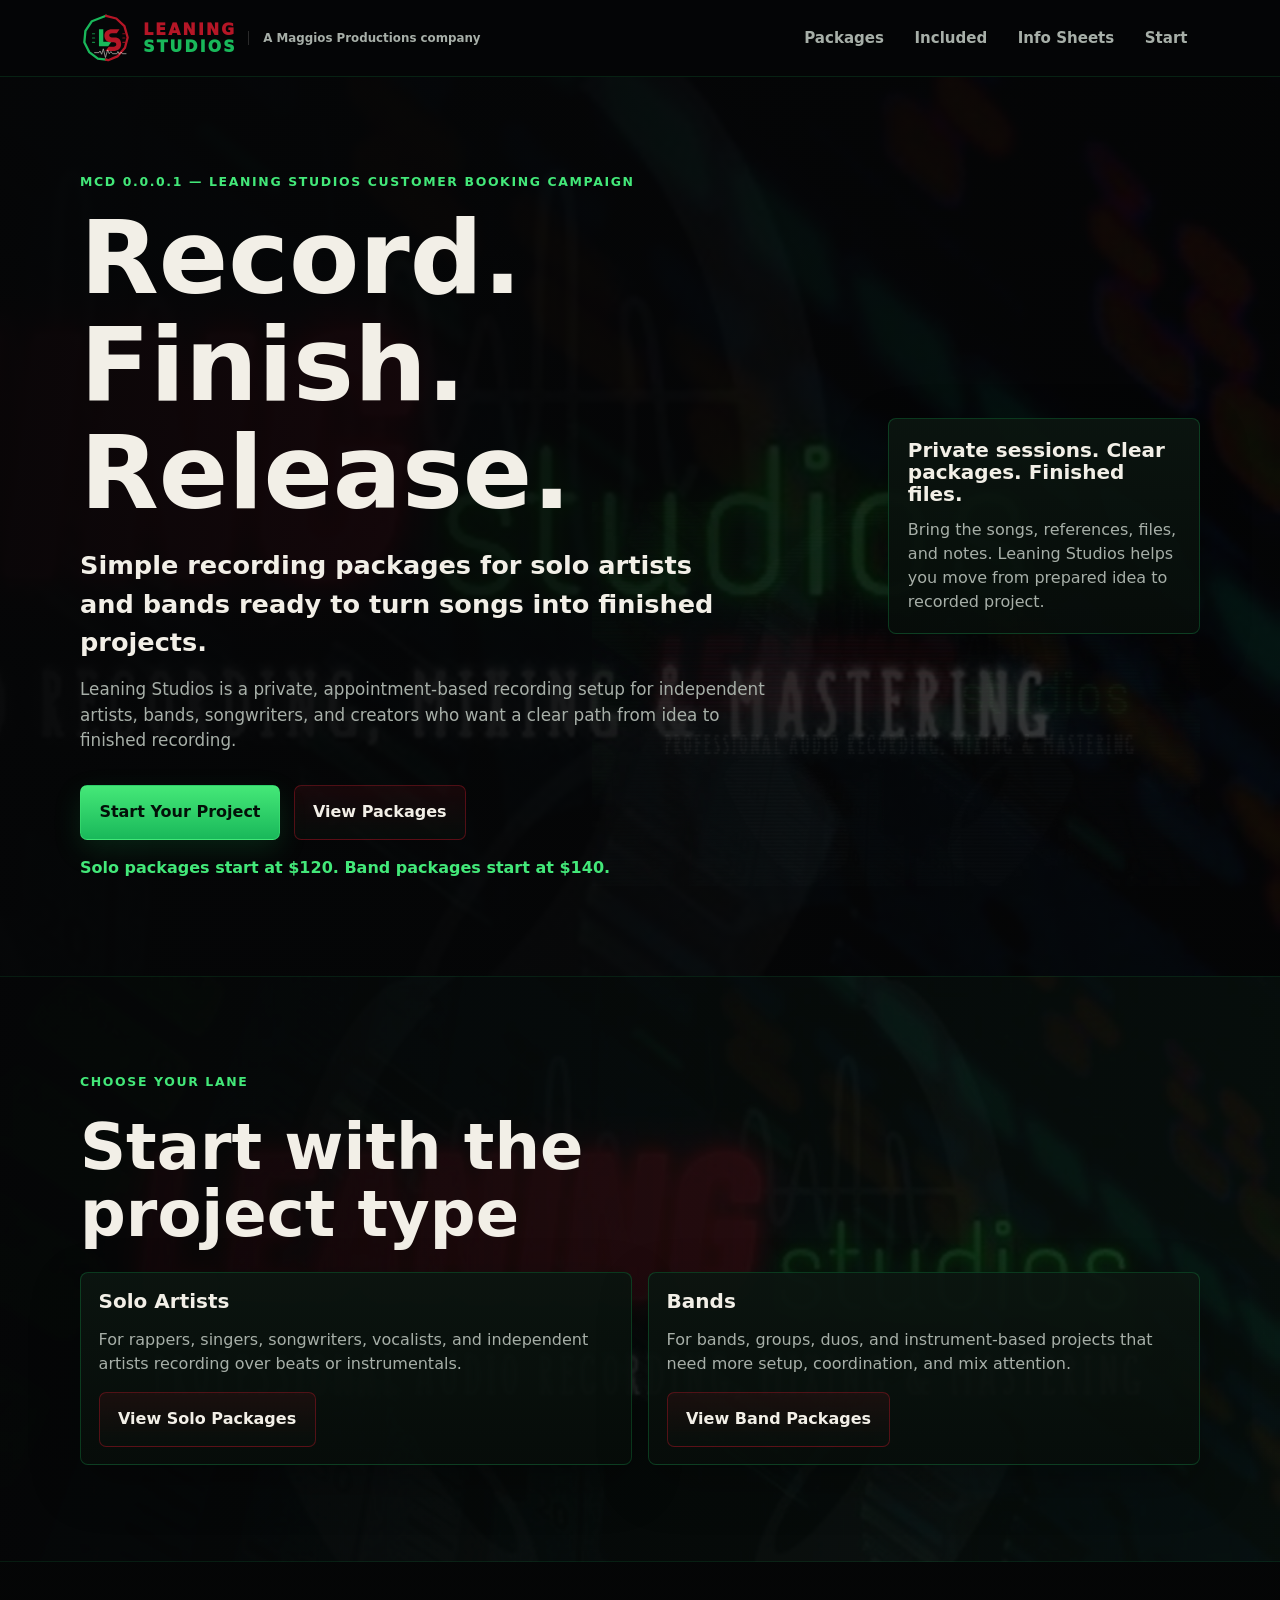
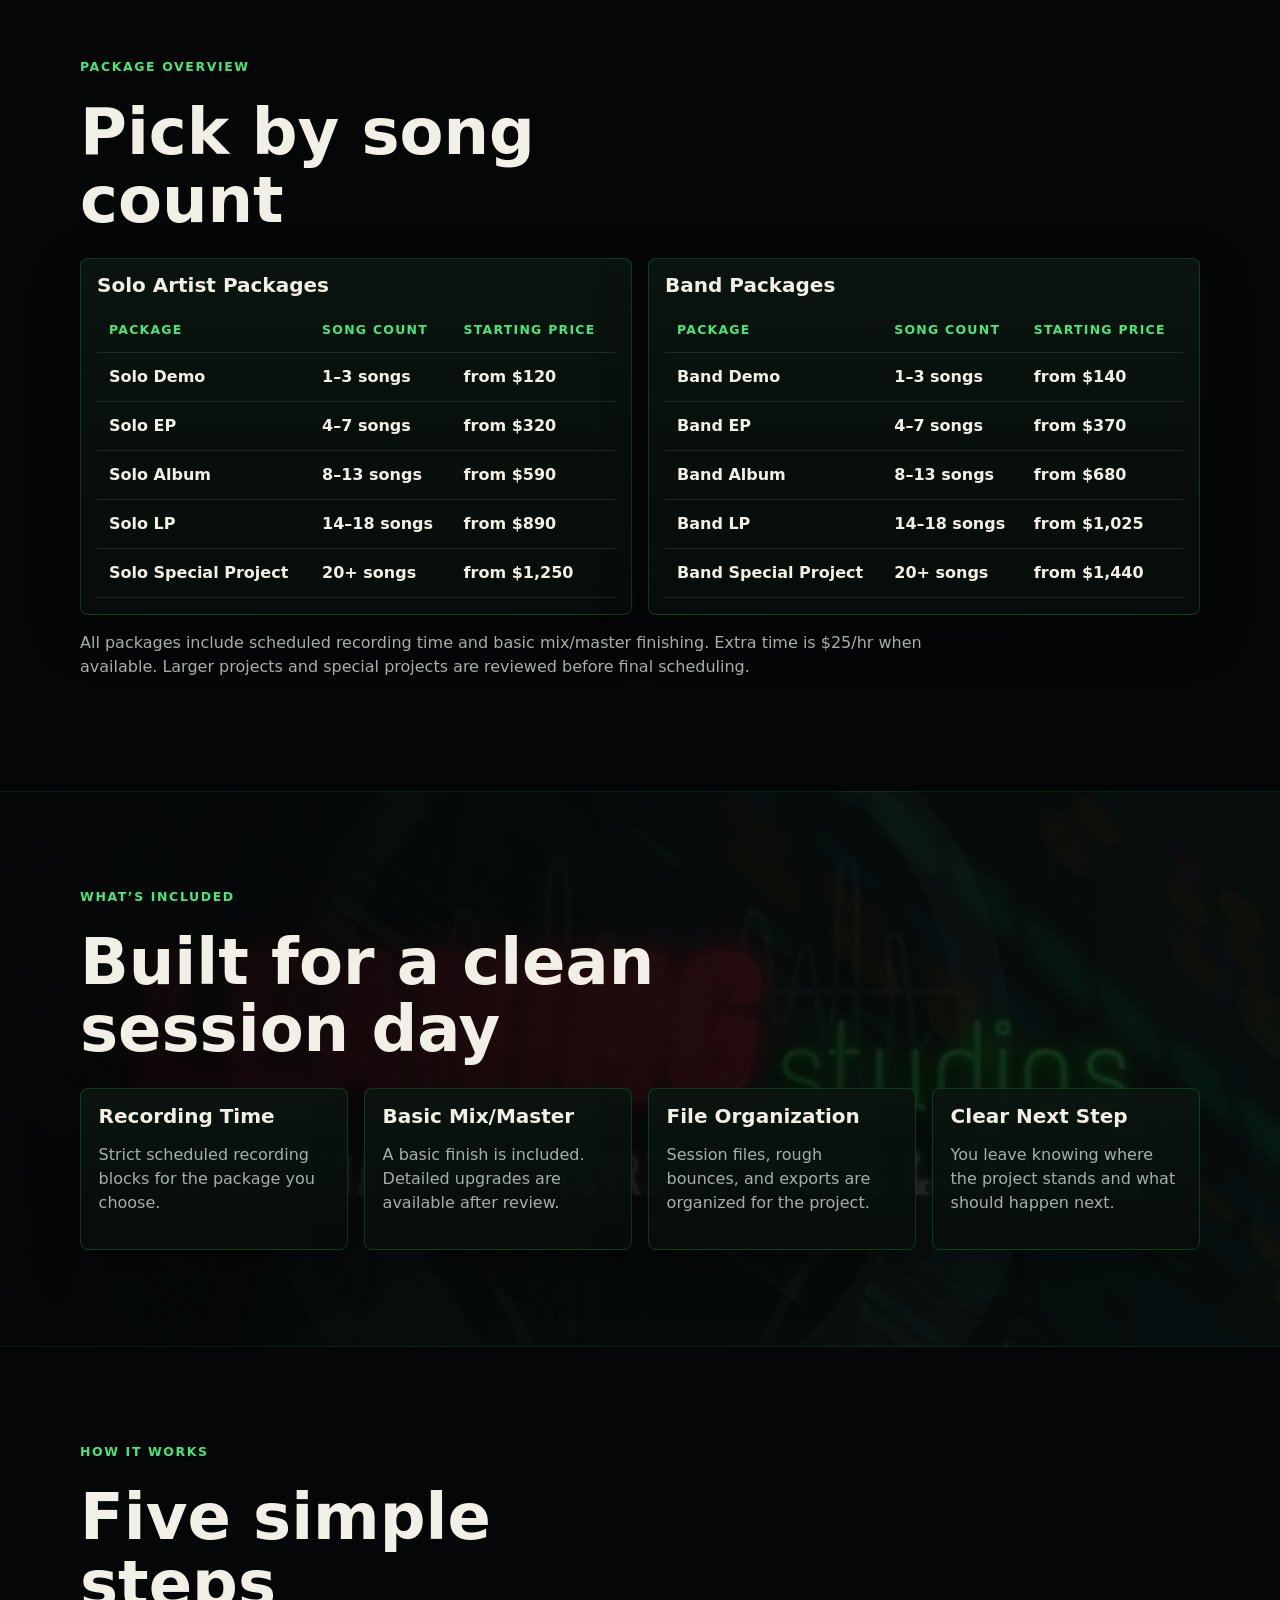
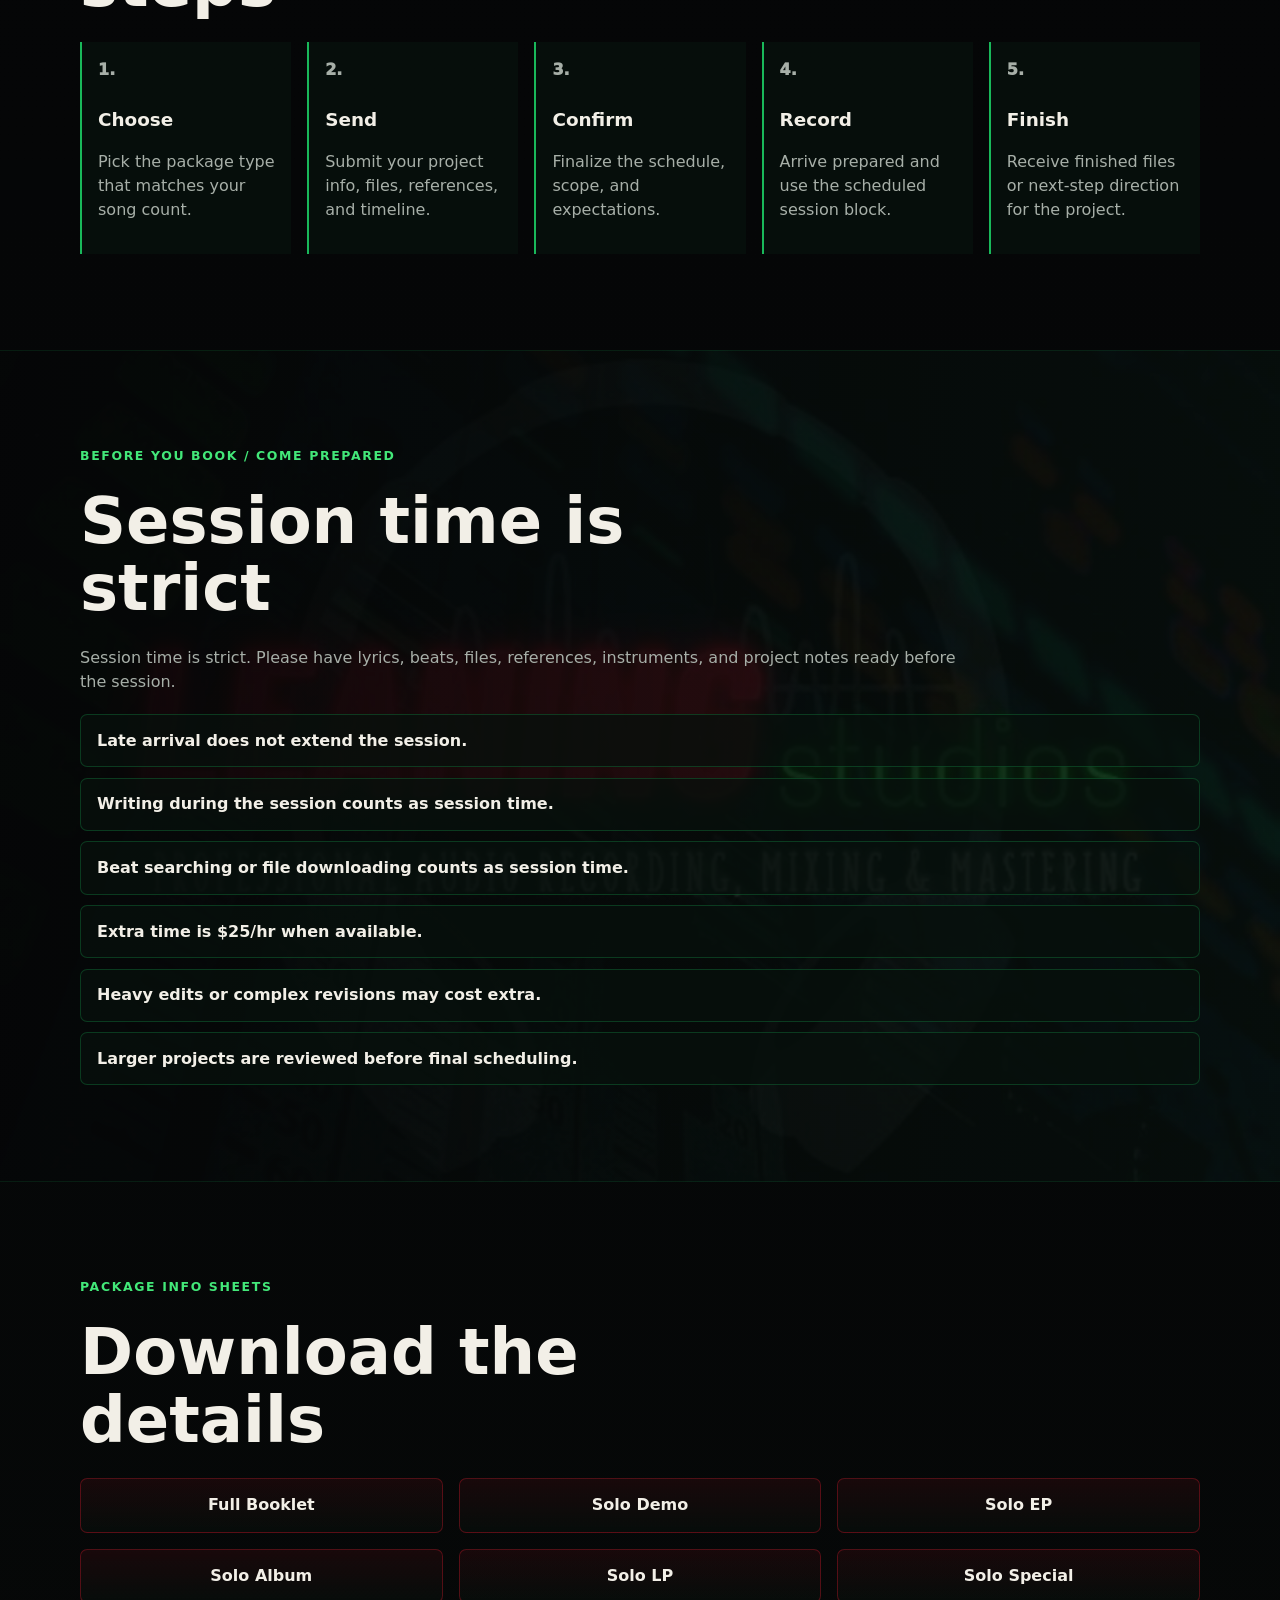
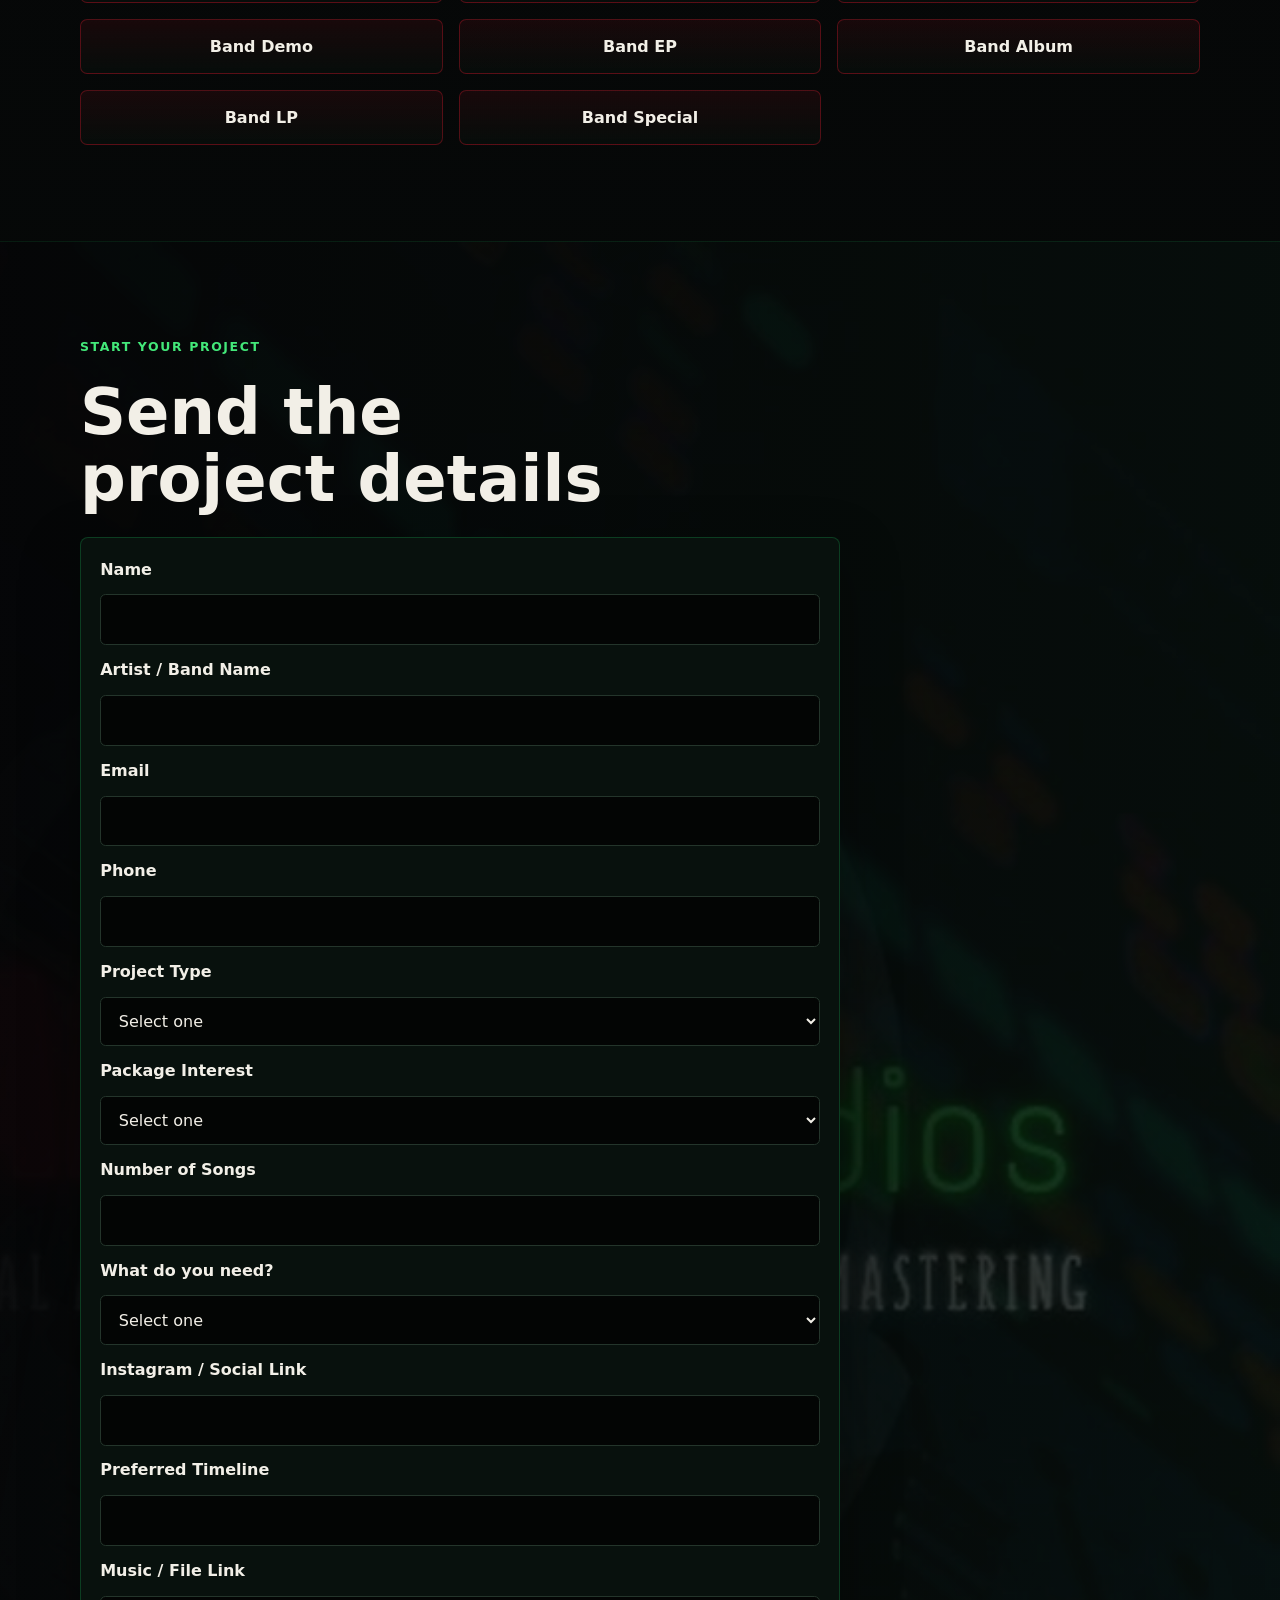
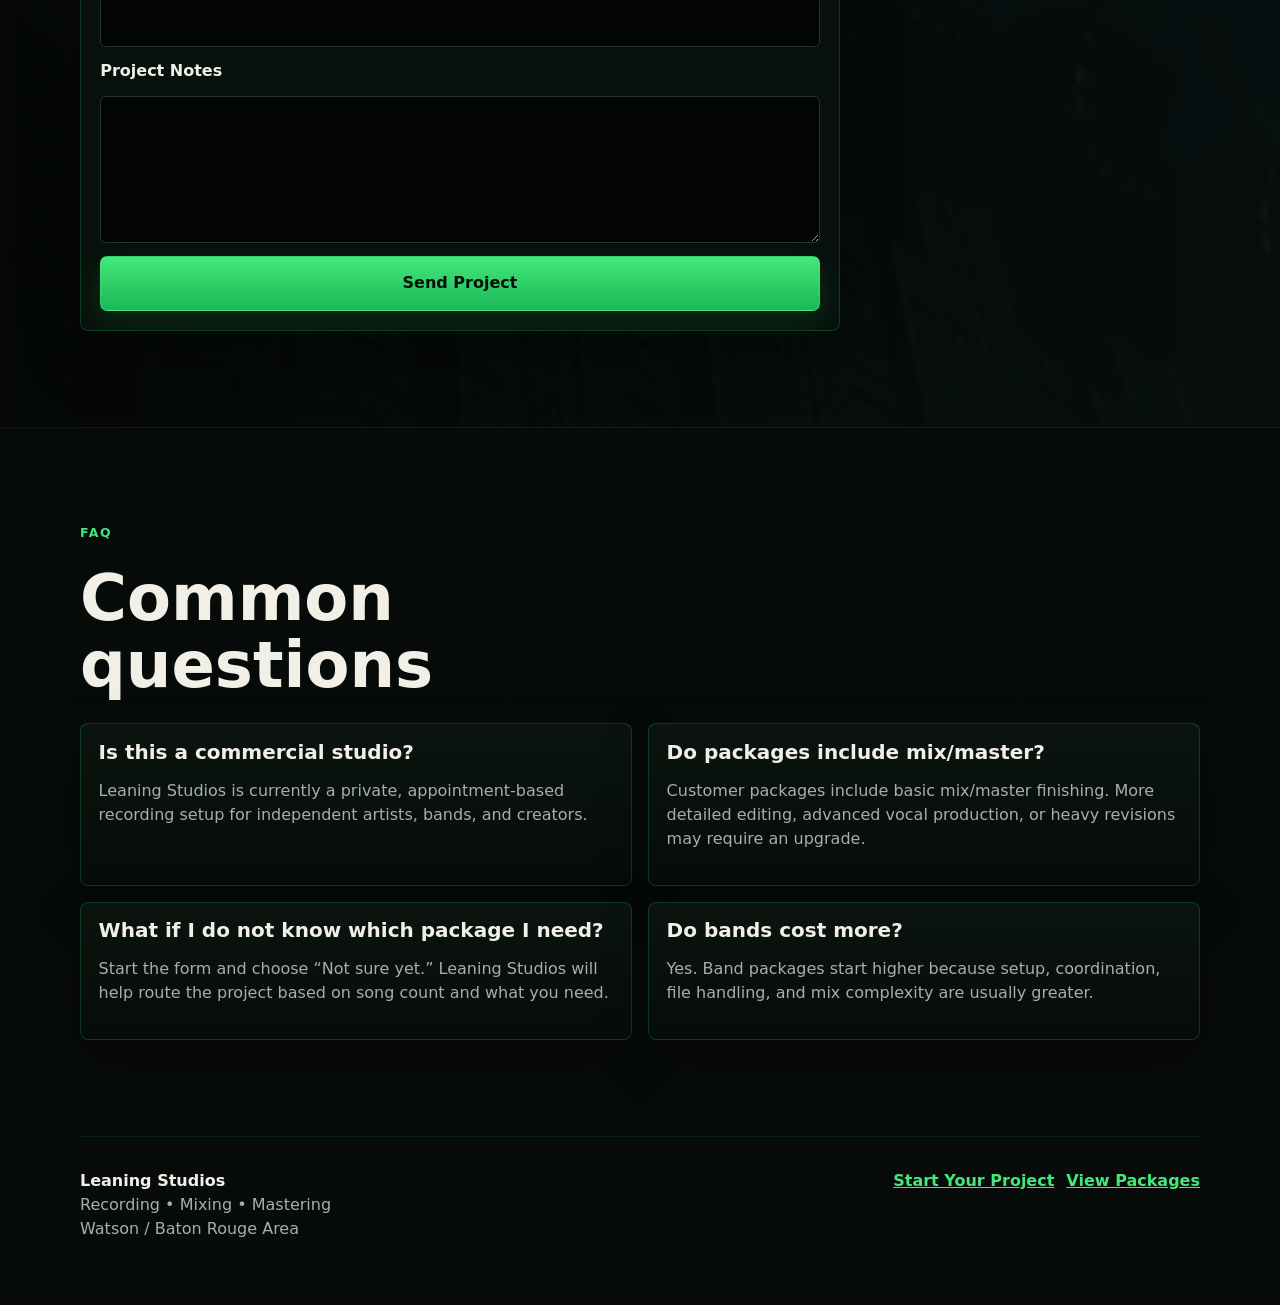
==== start/index.html @ 1f74199d "Add Leaning Studios customer booking start page" ====
<!doctype html>
<html lang="en">
  <head>
    <meta charset="utf-8">
    <meta name="viewport" content="width=device-width, initial-scale=1">
    <title>Start Your Project | Leaning Studios</title>
    <meta
      name="description"
      content="Start a Leaning Studios recording, mixing, or mastering project for solo artists and bands in the Watson and Baton Rouge area."
    >
    <link rel="canonical" href="https://leaningstudios.com/start/">
    <link rel="icon" href="/assets/icons/favicon.svg" type="image/svg+xml">
    <link rel="stylesheet" href="/styles.css">
    <style>
      .campaign-page {
        background:
          radial-gradient(circle at 16% 8%, rgba(25, 184, 90, 0.16), transparent 28rem),
          radial-gradient(circle at 88% 5%, rgba(181, 22, 38, 0.14), transparent 30rem),
          linear-gradient(180deg, #040505 0%, #050607 44%, #070b09 100%);
      }

      .campaign-section,
      .campaign-footer {
        width: min(1120px, calc(100% - 2rem));
        margin: 0 auto;
      }

      .campaign-hero {
        position: relative;
        isolation: isolate;
        display: grid;
        grid-template-columns: minmax(0, 1fr) minmax(260px, 0.42fr);
        gap: clamp(1.5rem, 5vw, 4rem);
        align-items: center;
        min-height: calc(100svh - 76px);
        padding: clamp(3.5rem, 8vw, 6.5rem) 0 clamp(2.5rem, 6vw, 5rem);
      }

      .campaign-hero::before {
        content: "";
        position: absolute;
        inset: 0;
        left: 50%;
        z-index: -2;
        width: 100vw;
        transform: translateX(-50%);
        background:
          linear-gradient(90deg, rgba(5, 6, 7, 0.98) 0%, rgba(5, 6, 7, 0.92) 48%, rgba(5, 6, 7, 0.76) 100%),
          url("/assets/images/hero-banner.jpg") center right / cover no-repeat;
      }

      .campaign-hero::after {
        content: "";
        position: absolute;
        right: 0;
        bottom: 10%;
        z-index: -1;
        width: min(38rem, 48vw);
        height: min(24rem, 34vw);
        background: url("/assets/images/glitch-accent.jpg") center / cover no-repeat;
        mix-blend-mode: screen;
        opacity: 0.06;
        pointer-events: none;
      }

      .campaign-hero h1 {
        max-width: 11ch;
        font-size: clamp(3.3rem, 8vw, 6.9rem);
      }

      .campaign-hero-copy {
        max-width: 42rem;
        margin: 1.25rem 0 0;
        color: var(--text);
        font-size: clamp(1.25rem, 2.2vw, 1.6rem);
        font-weight: 850;
      }

      .campaign-hero-subcopy {
        max-width: 43rem;
        margin: 1rem 0 0;
        color: var(--muted);
        font-size: 1.05rem;
      }

      .price-note {
        margin: 1rem 0 0;
        color: var(--accent-strong);
        font-weight: 900;
      }

      .campaign-card {
        border: 1px solid var(--green-border);
        border-radius: 0.5rem;
        background: linear-gradient(180deg, rgba(11, 21, 16, 0.94), rgba(7, 13, 10, 0.92));
        box-shadow: 0 18px 50px rgba(0, 0, 0, 0.28);
      }

      .hero-side-card {
        padding: 1.2rem;
      }

      .hero-side-card strong {
        display: block;
        color: var(--text);
        font-size: 1.25rem;
        line-height: 1.1;
      }

      .hero-side-card p {
        margin: 0.85rem 0 0;
        color: var(--muted);
      }

      .campaign-section {
        padding: clamp(3rem, 8vw, 6rem) 0;
        scroll-margin-top: 6rem;
      }

      .campaign-band {
        width: 100%;
        max-width: none;
        padding-right: max(1rem, calc((100% - 1120px) / 2));
        padding-left: max(1rem, calc((100% - 1120px) / 2));
        border-block: 1px solid rgba(25, 184, 90, 0.12);
        background:
          linear-gradient(90deg, rgba(5, 6, 7, 0.97), rgba(8, 17, 13, 0.78)),
          url("/assets/images/dark-neon-bg.jpg") right center / cover no-repeat;
      }

      .lane-grid,
      .included-grid,
      .download-grid,
      .faq-grid {
        display: grid;
        gap: 1rem;
      }

      .lane-grid {
        grid-template-columns: repeat(2, minmax(0, 1fr));
      }

      .included-grid,
      .download-grid {
        grid-template-columns: repeat(4, minmax(0, 1fr));
      }

      .lane-card,
      .included-card,
      .faq-card {
        padding: 1.1rem;
      }

      .lane-card p,
      .included-card p,
      .faq-card p {
        color: var(--muted);
      }

      .package-tables {
        display: grid;
        grid-template-columns: repeat(2, minmax(0, 1fr));
        gap: 1rem;
      }

      .package-table-wrap {
        overflow-x: auto;
        padding: 1rem;
      }

      .package-table-wrap h3 {
        margin-bottom: 0.85rem;
      }

      .package-table {
        width: 100%;
        border-collapse: collapse;
        min-width: 28rem;
      }

      .package-table th,
      .package-table td {
        padding: 0.75rem;
        border-bottom: 1px solid rgba(242, 239, 231, 0.1);
        text-align: left;
      }

      .package-table th {
        color: var(--accent-strong);
        font-size: 0.78rem;
        letter-spacing: 0.1em;
        text-transform: uppercase;
      }

      .package-table td {
        color: var(--text);
        font-weight: 750;
      }

      .table-note,
      .prep-copy {
        max-width: 56rem;
        color: var(--muted);
      }

      .process-steps {
        display: grid;
        grid-template-columns: repeat(5, minmax(0, 1fr));
        gap: 1rem;
        padding: 0;
        margin: 0;
        list-style: none;
      }

      .process-steps li {
        min-height: 11rem;
        padding: 1rem;
        border-left: 2px solid var(--accent);
        background: rgba(8, 17, 13, 0.72);
      }

      .process-steps span {
        display: block;
        color: var(--muted);
        font-weight: 950;
      }

      .process-steps strong {
        display: block;
        margin-top: 1.5rem;
        color: var(--text);
        font-size: 1.15rem;
      }

      .process-steps p {
        color: var(--muted);
      }

      .prep-list {
        display: grid;
        gap: 0.65rem;
        margin: 1.25rem 0 0;
        padding: 0;
        list-style: none;
      }

      .prep-list li {
        padding: 0.85rem 1rem;
        border: 1px solid var(--green-border);
        border-radius: 0.45rem;
        background: rgba(8, 17, 13, 0.74);
        font-weight: 800;
      }

      .download-grid {
        grid-template-columns: repeat(3, minmax(0, 1fr));
      }

      .download-grid .button {
        min-height: 3.1rem;
      }

      .campaign-form {
        display: grid;
        gap: 0.8rem;
        max-width: 760px;
        padding: 1.2rem;
        border: 1px solid var(--green-border);
        border-radius: 0.5rem;
        background: var(--panel);
        box-shadow: var(--shadow);
      }

      .campaign-form label {
        color: var(--text);
        font-weight: 800;
      }

      .campaign-form input,
      .campaign-form select,
      .campaign-form textarea {
        width: 100%;
        min-height: 3.1rem;
        padding: 0.78rem 0.85rem;
        border: 1px solid var(--line);
        border-radius: 0.35rem;
        background: #030504;
        color: var(--text);
      }

      .campaign-form textarea {
        resize: vertical;
      }

      .faq-grid {
        grid-template-columns: repeat(2, minmax(0, 1fr));
      }

      .campaign-footer {
        display: flex;
        justify-content: space-between;
        gap: 1rem;
        padding: 2rem 0 4rem;
        border-top: 1px solid rgba(25, 184, 90, 0.14);
        color: var(--muted);
      }

      .campaign-footer strong,
      .campaign-footer span {
        display: block;
      }

      .campaign-footer strong {
        color: var(--text);
      }

      .campaign-footer nav {
        display: flex;
        flex-wrap: wrap;
        gap: 0.75rem;
      }

      .campaign-footer a {
        color: var(--accent-strong);
        font-weight: 850;
      }

      @media (max-width: 900px) {
        .campaign-hero,
        .package-tables {
          grid-template-columns: 1fr;
        }

        .included-grid,
        .download-grid,
        .process-steps {
          grid-template-columns: repeat(2, minmax(0, 1fr));
        }
      }

      @media (max-width: 520px) {
        .campaign-section {
          width: min(100% - 1rem, 1120px);
        }

        .campaign-hero {
          min-height: auto;
          width: min(100% - 1rem, 1120px);
        }

        .campaign-hero h1 {
          font-size: clamp(3rem, 18vw, 4.5rem);
        }

        .hero-actions .button,
        .lane-card .button {
          width: 100%;
        }

        .lane-grid,
        .included-grid,
        .download-grid,
        .process-steps,
        .faq-grid {
          grid-template-columns: 1fr;
        }

        .campaign-form {
          padding: 1rem;
        }

        .campaign-footer {
          flex-direction: column;
          width: min(100% - 1rem, 1120px);
        }
      }
    </style>
  </head>
  <body class="campaign-page">
    <a class="skip-link" href="#main">Skip to content</a>

    <header class="site-header">
      <nav class="nav-shell" aria-label="Primary navigation">
        <a class="brand" href="/" aria-label="Leaning Studios home">
          <img
            class="brand-mark"
            src="/assets/logos/leaning-studios-shield-mark.svg"
            alt="Leaning Studios"
            width="54"
            height="54"
          >
          <span class="brand-wordmark" aria-hidden="true">
            <span class="brand-word brand-word-red">LEANING</span>
            <span class="brand-word brand-word-green">STUDIOS</span>
          </span>
          <span class="brand-parent">
            <small>A Maggios Productions company</small>
          </span>
        </a>

        <div class="nav-links">
          <a href="#packages">Packages</a>
          <a href="#included">Included</a>
          <a href="#downloads">Info Sheets</a>
          <a href="#start-project">Start</a>
        </div>
      </nav>
    </header>

    <main id="main">
      <section class="campaign-hero campaign-section" aria-labelledby="start-hero-title">
        <div>
          <p class="eyebrow">MCD 0.0.0.1 — Leaning Studios Customer Booking Campaign</p>
          <h1 id="start-hero-title">Record. Finish. Release.</h1>
          <p class="campaign-hero-copy">
            Simple recording packages for solo artists and bands ready to turn songs into finished projects.
          </p>
          <p class="campaign-hero-subcopy">
            Leaning Studios is a private, appointment-based recording setup for independent artists, bands, songwriters, and creators who want a clear path from idea to finished recording.
          </p>
          <div class="hero-actions">
            <a class="button button-primary" href="#start-project">Start Your Project</a>
            <a class="button button-secondary" href="#packages">View Packages</a>
          </div>
          <p class="price-note">Solo packages start at $120. Band packages start at $140.</p>
        </div>
        <aside class="campaign-card hero-side-card" aria-label="Campaign focus">
          <strong>Private sessions. Clear packages. Finished files.</strong>
          <p>Bring the songs, references, files, and notes. Leaning Studios helps you move from prepared idea to recorded project.</p>
        </aside>
      </section>

      <section class="campaign-section campaign-band" aria-labelledby="lanes-title">
        <div class="section-heading">
          <p class="eyebrow">Choose Your Lane</p>
          <h2 id="lanes-title">Start with the project type</h2>
        </div>
        <div class="lane-grid">
          <article class="campaign-card lane-card">
            <h3>Solo Artists</h3>
            <p>For rappers, singers, songwriters, vocalists, and independent artists recording over beats or instrumentals.</p>
            <a class="button button-secondary" href="#solo-packages">View Solo Packages</a>
          </article>
          <article class="campaign-card lane-card">
            <h3>Bands</h3>
            <p>For bands, groups, duos, and instrument-based projects that need more setup, coordination, and mix attention.</p>
            <a class="button button-secondary" href="#band-packages">View Band Packages</a>
          </article>
        </div>
      </section>

      <section class="campaign-section" id="packages" aria-labelledby="packages-title">
        <div class="section-heading">
          <p class="eyebrow">Package Overview</p>
          <h2 id="packages-title">Pick by song count</h2>
        </div>
        <div class="package-tables">
          <article class="campaign-card package-table-wrap" id="solo-packages">
            <h3>Solo Artist Packages</h3>
            <table class="package-table">
              <thead>
                <tr>
                  <th>Package</th>
                  <th>Song Count</th>
                  <th>Starting Price</th>
                </tr>
              </thead>
              <tbody>
                <tr><td>Solo Demo</td><td>1–3 songs</td><td>from $120</td></tr>
                <tr><td>Solo EP</td><td>4–7 songs</td><td>from $320</td></tr>
                <tr><td>Solo Album</td><td>8–13 songs</td><td>from $590</td></tr>
                <tr><td>Solo LP</td><td>14–18 songs</td><td>from $890</td></tr>
                <tr><td>Solo Special Project</td><td>20+ songs</td><td>from $1,250</td></tr>
              </tbody>
            </table>
          </article>

          <article class="campaign-card package-table-wrap" id="band-packages">
            <h3>Band Packages</h3>
            <table class="package-table">
              <thead>
                <tr>
                  <th>Package</th>
                  <th>Song Count</th>
                  <th>Starting Price</th>
                </tr>
              </thead>
              <tbody>
                <tr><td>Band Demo</td><td>1–3 songs</td><td>from $140</td></tr>
                <tr><td>Band EP</td><td>4–7 songs</td><td>from $370</td></tr>
                <tr><td>Band Album</td><td>8–13 songs</td><td>from $680</td></tr>
                <tr><td>Band LP</td><td>14–18 songs</td><td>from $1,025</td></tr>
                <tr><td>Band Special Project</td><td>20+ songs</td><td>from $1,440</td></tr>
              </tbody>
            </table>
          </article>
        </div>
        <p class="table-note">
          All packages include scheduled recording time and basic mix/master finishing. Extra time is $25/hr when available.
          Larger projects and special projects are reviewed before final scheduling.
        </p>
      </section>

      <section class="campaign-section campaign-band" id="included" aria-labelledby="included-title">
        <div class="section-heading">
          <p class="eyebrow">What’s Included</p>
          <h2 id="included-title">Built for a clean session day</h2>
        </div>
        <div class="included-grid">
          <article class="campaign-card included-card">
            <h3>Recording Time</h3>
            <p>Strict scheduled recording blocks for the package you choose.</p>
          </article>
          <article class="campaign-card included-card">
            <h3>Basic Mix/Master</h3>
            <p>A basic finish is included. Detailed upgrades are available after review.</p>
          </article>
          <article class="campaign-card included-card">
            <h3>File Organization</h3>
            <p>Session files, rough bounces, and exports are organized for the project.</p>
          </article>
          <article class="campaign-card included-card">
            <h3>Clear Next Step</h3>
            <p>You leave knowing where the project stands and what should happen next.</p>
          </article>
        </div>
      </section>

      <section class="campaign-section" aria-labelledby="works-title">
        <div class="section-heading">
          <p class="eyebrow">How It Works</p>
          <h2 id="works-title">Five simple steps</h2>
        </div>
        <ol class="process-steps">
          <li><span>1.</span><strong>Choose</strong><p>Pick the package type that matches your song count.</p></li>
          <li><span>2.</span><strong>Send</strong><p>Submit your project info, files, references, and timeline.</p></li>
          <li><span>3.</span><strong>Confirm</strong><p>Finalize the schedule, scope, and expectations.</p></li>
          <li><span>4.</span><strong>Record</strong><p>Arrive prepared and use the scheduled session block.</p></li>
          <li><span>5.</span><strong>Finish</strong><p>Receive finished files or next-step direction for the project.</p></li>
        </ol>
      </section>

      <section class="campaign-section campaign-band" aria-labelledby="prepared-title">
        <div class="section-heading">
          <p class="eyebrow">Before You Book / Come Prepared</p>
          <h2 id="prepared-title">Session time is strict</h2>
        </div>
        <p class="prep-copy">
          Session time is strict. Please have lyrics, beats, files, references, instruments, and project notes ready before the session.
        </p>
        <ul class="prep-list">
          <li>Late arrival does not extend the session.</li>
          <li>Writing during the session counts as session time.</li>
          <li>Beat searching or file downloading counts as session time.</li>
          <li>Extra time is $25/hr when available.</li>
          <li>Heavy edits or complex revisions may cost extra.</li>
          <li>Larger projects are reviewed before final scheduling.</li>
        </ul>
      </section>

      <section class="campaign-section" id="downloads" aria-labelledby="downloads-title">
        <div class="section-heading">
          <p class="eyebrow">Package Info Sheets</p>
          <h2 id="downloads-title">Download the details</h2>
        </div>
        <div class="download-grid">
          <a class="button button-secondary" href="/downloads/leaning-studios-customer-package-info-sheets-booklet.pdf">Full Booklet</a>
          <a class="button button-secondary" href="/downloads/solo-demo-package-sheet.pdf">Solo Demo</a>
          <a class="button button-secondary" href="/downloads/solo-ep-package-sheet.pdf">Solo EP</a>
          <a class="button button-secondary" href="/downloads/solo-album-package-sheet.pdf">Solo Album</a>
          <a class="button button-secondary" href="/downloads/solo-lp-package-sheet.pdf">Solo LP</a>
          <a class="button button-secondary" href="/downloads/solo-special-project-package-sheet.pdf">Solo Special</a>
          <a class="button button-secondary" href="/downloads/band-demo-package-sheet.pdf">Band Demo</a>
          <a class="button button-secondary" href="/downloads/band-ep-package-sheet.pdf">Band EP</a>
          <a class="button button-secondary" href="/downloads/band-album-package-sheet.pdf">Band Album</a>
          <a class="button button-secondary" href="/downloads/band-lp-package-sheet.pdf">Band LP</a>
          <a class="button button-secondary" href="/downloads/band-special-project-package-sheet.pdf">Band Special</a>
        </div>
      </section>

      <section class="campaign-section campaign-band" id="start-project" aria-labelledby="form-title">
        <div class="section-heading">
          <p class="eyebrow">Start Your Project</p>
          <h2 id="form-title">Send the project details</h2>
        </div>
        <form class="campaign-form" name="leaning-studios-start-project" method="POST" action="/thank-you.html" data-netlify="true">
          <input type="hidden" name="form-name" value="leaning-studios-start-project">

          <label for="name">Name</label>
          <input id="name" name="name" type="text" autocomplete="name" required>

          <label for="artist-band-name">Artist / Band Name</label>
          <input id="artist-band-name" name="artist-band-name" type="text" autocomplete="organization" required>

          <label for="email">Email</label>
          <input id="email" name="email" type="email" autocomplete="email" required>

          <label for="phone">Phone</label>
          <input id="phone" name="phone" type="tel" autocomplete="tel" required>

          <label for="project-type">Project Type</label>
          <select id="project-type" name="project-type" required>
            <option value="">Select one</option>
            <option value="solo-artist">Solo Artist</option>
            <option value="band">Band</option>
            <option value="not-sure-yet">Not sure yet</option>
          </select>

          <label for="package-interest">Package Interest</label>
          <select id="package-interest" name="package-interest" required>
            <option value="">Select one</option>
            <option value="demo-1-3">Demo 1–3</option>
            <option value="ep-4-7">EP 4–7</option>
            <option value="album-8-13">Album 8–13</option>
            <option value="lp-14-18">LP 14–18</option>
            <option value="special-project-20-plus">Special Project 20+</option>
            <option value="not-sure-yet">Not sure yet</option>
          </select>

          <label for="number-of-songs">Number of Songs</label>
          <input id="number-of-songs" name="number-of-songs" type="text" required>

          <label for="need">What do you need?</label>
          <select id="need" name="need" required>
            <option value="">Select one</option>
            <option value="recording-basic-mix-master">Recording + basic mix/master</option>
            <option value="recording-only">Recording only</option>
            <option value="mix-master-only">Mix/master only</option>
            <option value="not-sure-yet">Not sure yet</option>
          </select>

          <label for="instagram-social">Instagram / Social Link</label>
          <input id="instagram-social" name="instagram-social" type="text">

          <label for="preferred-timeline">Preferred Timeline</label>
          <input id="preferred-timeline" name="preferred-timeline" type="text" required>

          <label for="music-file-link">Music / File Link</label>
          <input id="music-file-link" name="music-file-link" type="text">

          <label for="project-notes">Project Notes</label>
          <textarea id="project-notes" name="project-notes" rows="5" required></textarea>

          <button class="button button-primary" type="submit">Send Project</button>
        </form>
      </section>

      <section class="campaign-section" aria-labelledby="faq-title">
        <div class="section-heading">
          <p class="eyebrow">FAQ</p>
          <h2 id="faq-title">Common questions</h2>
        </div>
        <div class="faq-grid">
          <article class="campaign-card faq-card">
            <h3>Is this a commercial studio?</h3>
            <p>Leaning Studios is currently a private, appointment-based recording setup for independent artists, bands, and creators.</p>
          </article>
          <article class="campaign-card faq-card">
            <h3>Do packages include mix/master?</h3>
            <p>Customer packages include basic mix/master finishing. More detailed editing, advanced vocal production, or heavy revisions may require an upgrade.</p>
          </article>
          <article class="campaign-card faq-card">
            <h3>What if I do not know which package I need?</h3>
            <p>Start the form and choose “Not sure yet.” Leaning Studios will help route the project based on song count and what you need.</p>
          </article>
          <article class="campaign-card faq-card">
            <h3>Do bands cost more?</h3>
            <p>Yes. Band packages start higher because setup, coordination, file handling, and mix complexity are usually greater.</p>
          </article>
        </div>
      </section>
    </main>

    <footer class="campaign-footer">
      <div>
        <strong>Leaning Studios</strong>
        <span>Recording • Mixing • Mastering</span>
        <span>Watson / Baton Rouge Area</span>
      </div>
      <nav aria-label="Footer navigation">
        <a href="#start-project">Start Your Project</a>
        <a href="#packages">View Packages</a>
      </nav>
    </footer>
  </body>
</html>
---- styles.css ----
:root {
  --bg: #050607;
  --panel: #08110d;
  --panel-strong: #0b1510;
  --deep-green: #0f3b25;
  --signal-green: #19b85a;
  --deep-red: #5f0710;
  --signal-red: #b51626;
  --text: #f2efe7;
  --muted: #a7afa8;
  --line: #24352b;
  --green-border: rgba(25, 184, 90, 0.26);
  --red-border: rgba(181, 22, 38, 0.26);
  --accent: var(--signal-green);
  --accent-strong: #43e879;
  --danger: var(--signal-red);
  --shadow: 0 22px 58px rgba(0, 0, 0, 0.36);
  color-scheme: dark;
}

* {
  box-sizing: border-box;
}

html {
  scroll-behavior: smooth;
  scroll-padding-top: 6rem;
}

body {
  margin: 0;
  background:
    radial-gradient(circle at 15% 5%, rgba(25, 184, 90, 0.15), transparent 30rem),
    radial-gradient(circle at 85% 10%, rgba(181, 22, 38, 0.12), transparent 26rem),
    linear-gradient(180deg, #040505 0%, var(--bg) 42%, #070b09 100%);
  color: var(--text);
  font-family: Inter, ui-sans-serif, system-ui, -apple-system, BlinkMacSystemFont, "Segoe UI", sans-serif;
  line-height: 1.5;
}

a {
  color: inherit;
}

img {
  display: block;
  max-width: 100%;
}

input,
select,
textarea,
button {
  font: inherit;
}

.skip-link {
  position: absolute;
  left: 1rem;
  top: -4rem;
  z-index: 20;
  background: var(--accent);
  color: #031008;
  padding: 0.75rem 1rem;
  border-radius: 0.35rem;
  font-weight: 800;
}

.skip-link:focus {
  top: 1rem;
}

.site-header {
  position: sticky;
  top: 0;
  z-index: 10;
  border-bottom: 1px solid rgba(25, 184, 90, 0.16);
  background: rgba(5, 6, 7, 0.92);
  backdrop-filter: blur(18px);
}

.nav-shell {
  display: flex;
  align-items: center;
  justify-content: space-between;
  gap: 1.5rem;
  width: min(1120px, calc(100% - 2rem));
  margin: 0 auto;
  padding: 0.75rem 0;
}

.brand {
  display: inline-flex;
  align-items: center;
  gap: 0.7rem;
  min-width: max-content;
  text-decoration: none;
}

.brand-mark {
  width: 3.25rem;
  height: 3.25rem;
  flex: 0 0 auto;
}

.brand-wordmark {
  display: grid;
  gap: 0.08rem;
  line-height: 1;
}

.brand-word {
  display: block;
  font-size: 0.98rem;
  font-weight: 950;
  letter-spacing: 0.14em;
}

.brand-word-red {
  color: var(--signal-red);
}

.brand-word-green {
  color: var(--signal-green);
}

.brand-parent {
  display: block;
  padding-left: 0.9rem;
  border-left: 1px solid rgba(242, 239, 231, 0.16);
}

.brand-parent small {
  display: block;
  color: var(--muted);
  font-size: 0.74rem;
  font-weight: 700;
  line-height: 1.2;
}

.nav-links {
  display: flex;
  align-items: center;
  justify-content: flex-end;
  flex-wrap: wrap;
  gap: 0.35rem;
}

.nav-links a {
  min-height: 2.5rem;
  padding: 0.62rem 0.78rem;
  border-radius: 0.35rem;
  color: var(--muted);
  font-size: 0.94rem;
  font-weight: 700;
  text-decoration: none;
}

.nav-links a:hover,
.nav-links a:focus-visible {
  background: linear-gradient(90deg, rgba(25, 184, 90, 0.13), rgba(181, 22, 38, 0.09));
  color: var(--text);
}

.hero,
.content-section,
.section-band,
.contact-section,
.site-footer {
  width: min(1120px, calc(100% - 2rem));
  margin: 0 auto;
}

.hero {
  position: relative;
  isolation: isolate;
  display: grid;
  grid-template-columns: minmax(0, 1.35fr) minmax(280px, 0.65fr);
  gap: clamp(1.2rem, 4vw, 4rem);
  align-items: center;
  min-height: calc(100svh - 76px);
  padding: clamp(3.5rem, 8vw, 6.5rem) 0 clamp(2.5rem, 6vw, 5rem);
}

.hero::before,
.hero::after {
  content: "";
  position: absolute;
  pointer-events: none;
}

.hero::before {
  inset: 0;
  left: 50%;
  z-index: -2;
  width: 100vw;
  transform: translateX(-50%);
  background:
    linear-gradient(90deg, rgba(5, 6, 7, 0.98) 0%, rgba(5, 6, 7, 0.93) 42%, rgba(5, 6, 7, 0.76) 70%, rgba(5, 6, 7, 0.92) 100%),
    linear-gradient(180deg, rgba(5, 6, 7, 0.18) 0%, var(--bg) 100%),
    url("assets/images/hero-banner.jpg") center right / cover no-repeat;
}

.hero::after {
  right: clamp(0rem, 4vw, 3rem);
  bottom: 8%;
  z-index: -1;
  width: min(36rem, 44vw);
  height: min(24rem, 34vw);
  background: url("assets/images/glitch-accent.jpg") center / cover no-repeat;
  filter: saturate(1.25);
  mix-blend-mode: screen;
  opacity: 0.055;
}

.hero > * {
  position: relative;
}

.eyebrow {
  margin: 0 0 0.75rem;
  color: var(--accent-strong);
  font-size: 0.78rem;
  font-weight: 900;
  letter-spacing: 0.13em;
  text-transform: uppercase;
}

h1,
h2,
h3,
p {
  overflow-wrap: anywhere;
}

h1,
h2,
h3 {
  margin: 0;
  line-height: 1.05;
}

h1 {
  max-width: 16ch;
  font-size: clamp(3rem, 5vw, 4.15rem);
}

h2 {
  max-width: 13ch;
  font-size: clamp(2.25rem, 5vw, 4.3rem);
}

h3 {
  font-size: 1.25rem;
}

.hero-copy {
  max-width: 40rem;
  margin: 1.25rem 0 0;
  color: var(--muted);
  font-size: clamp(1.08rem, 2vw, 1.3rem);
}

.hero-actions {
  display: flex;
  flex-wrap: wrap;
  gap: 0.85rem;
  margin-top: 2rem;
}

.button {
  display: inline-flex;
  align-items: center;
  justify-content: center;
  min-height: 3.35rem;
  padding: 0.9rem 1.15rem;
  border: 1px solid transparent;
  border-radius: 0.45rem;
  cursor: pointer;
  font-weight: 900;
  text-align: center;
  text-decoration: none;
}

.button-primary {
  border-color: rgba(67, 232, 121, 0.5);
  background: linear-gradient(180deg, #45e878 0%, var(--signal-green) 100%);
  color: #031008;
  box-shadow: 0 10px 28px rgba(25, 184, 90, 0.16);
}

.button-primary:hover,
.button-primary:focus-visible {
  background: linear-gradient(180deg, #58f087 0%, #1fca64 100%);
  box-shadow: 0 12px 32px rgba(25, 184, 90, 0.22);
}

.button-secondary {
  border-color: rgba(181, 22, 38, 0.42);
  background: linear-gradient(180deg, rgba(181, 22, 38, 0.11), rgba(8, 17, 13, 0.54));
  color: var(--text);
}

.button-secondary:hover,
.button-secondary:focus-visible {
  border-color: rgba(25, 184, 90, 0.66);
  background: linear-gradient(180deg, rgba(25, 184, 90, 0.11), rgba(8, 17, 13, 0.58));
}

.hero-panel {
  min-height: 24rem;
  padding: 1.2rem;
  border: 1px solid rgba(25, 184, 90, 0.24);
  border-radius: 0.5rem;
  background:
    linear-gradient(145deg, rgba(11, 21, 16, 0.96), rgba(8, 17, 13, 0.82)),
    repeating-linear-gradient(90deg, transparent 0 12px, rgba(25, 184, 90, 0.045) 12px 13px);
  box-shadow: 0 18px 50px rgba(0, 0, 0, 0.34);
}

.hero-panel p {
  margin: 1.5rem 0 0;
  color: var(--muted);
  font-weight: 700;
}

.level-meter {
  display: grid;
  grid-template-columns: repeat(6, 1fr);
  align-items: end;
  gap: 0.55rem;
  height: 16rem;
  padding: 1rem;
  border-radius: 0.4rem;
  background: #030504;
}

.level-meter span {
  border-radius: 0.2rem 0.2rem 0 0;
  background: linear-gradient(180deg, var(--signal-red), #88202c 42%, var(--signal-green) 72%);
}

.level-meter span:nth-child(1) {
  height: 45%;
}

.level-meter span:nth-child(2) {
  height: 68%;
}

.level-meter span:nth-child(3) {
  height: 82%;
}

.level-meter span:nth-child(4) {
  height: 58%;
}

.level-meter span:nth-child(5) {
  height: 76%;
}

.level-meter span:nth-child(6) {
  height: 39%;
}

.content-section,
.section-band,
.contact-section {
  padding: clamp(3rem, 8vw, 6rem) 0;
  scroll-margin-top: 6rem;
}

.section-band {
  width: 100%;
  max-width: none;
  padding-right: max(1rem, calc((100% - 1120px) / 2));
  padding-left: max(1rem, calc((100% - 1120px) / 2));
  border-block: 1px solid rgba(25, 184, 90, 0.12);
  background: rgba(8, 17, 13, 0.58);
}

.quick-path {
  background:
    linear-gradient(90deg, rgba(5, 6, 7, 0.97) 0%, rgba(5, 6, 7, 0.88) 58%, rgba(5, 6, 7, 0.96) 100%),
    linear-gradient(180deg, rgba(25, 184, 90, 0.08), rgba(181, 22, 38, 0.045)),
    url("assets/images/dark-neon-bg.jpg") right center / cover no-repeat;
}

.section-heading {
  display: grid;
  gap: 0.65rem;
  margin-bottom: 1.5rem;
}

.section-heading p:not(.eyebrow) {
  max-width: 44rem;
  margin: 0;
  color: var(--muted);
  font-size: 1.05rem;
}

.path-grid,
.service-grid,
.rate-grid {
  display: grid;
  gap: 1rem;
}

.path-grid {
  grid-template-columns: repeat(3, minmax(0, 1fr));
}

.path-card,
.service-card,
.rate-card {
  border: 1px solid var(--green-border);
  border-radius: 0.5rem;
  background: linear-gradient(180deg, rgba(11, 21, 16, 0.94), rgba(7, 13, 10, 0.92));
}

.path-card {
  display: grid;
  gap: 0.65rem;
  min-height: 8.5rem;
  padding: 1.1rem;
  text-decoration: none;
}

.path-card:hover,
.path-card:focus-visible {
  border-color: rgba(25, 184, 90, 0.72);
  background: linear-gradient(180deg, rgba(13, 27, 19, 0.98), rgba(8, 17, 13, 0.96));
}

.path-card span {
  color: var(--accent-strong);
  font-weight: 900;
}

.path-card strong {
  align-self: end;
  font-size: 1.05rem;
}

.service-grid {
  grid-template-columns: repeat(4, minmax(0, 1fr));
}

.service-card,
.rate-card {
  padding: 1.2rem;
}

.service-card p {
  margin: 0.85rem 0 0;
  color: var(--muted);
}

.rate-grid {
  grid-template-columns: repeat(3, minmax(0, 1fr));
}

.rate-card {
  display: grid;
  gap: 0.75rem;
  min-height: 11rem;
}

.price {
  align-self: end;
  margin: 0;
  color: var(--accent-strong);
  font-size: clamp(2.2rem, 5vw, 4rem);
  font-weight: 950;
  line-height: 1;
}

.price span {
  color: var(--muted);
  font-size: 1rem;
}

.price.quote {
  color: var(--signal-red);
  font-size: clamp(1.8rem, 4vw, 3rem);
}

.feature-list,
.support-list {
  display: grid;
  gap: 0.75rem;
}

.feature-list {
  grid-template-columns: repeat(5, minmax(0, 1fr));
  padding: 0;
  margin: 0;
  list-style: none;
}

.feature-list li,
.support-list span {
  min-height: 4.5rem;
  padding: 1rem;
  border: 1px solid var(--green-border);
  border-radius: 0.45rem;
  background: rgba(8, 17, 13, 0.76);
  font-weight: 800;
}

.satellite {
  display: grid;
  gap: 1.25rem;
}

.support-list {
  grid-template-columns: repeat(3, minmax(0, 1fr));
}

.support-list span {
  display: flex;
  align-items: center;
}

.satellite .button {
  justify-self: start;
}

.process-list {
  display: grid;
  grid-template-columns: repeat(4, minmax(0, 1fr));
  gap: 1rem;
  padding: 0;
  margin: 0;
  list-style: none;
}

.process-list li {
  display: grid;
  gap: 2rem;
  min-height: 10rem;
  padding: 1rem;
  border-left: 2px solid var(--accent);
  background: rgba(8, 17, 13, 0.72);
}

.process-list span {
  color: var(--muted);
  font-weight: 900;
}

.process-list strong {
  align-self: end;
  font-size: 1.1rem;
}

.contact-section {
  display: grid;
  grid-template-columns: minmax(0, 0.8fr) minmax(320px, 1fr);
  gap: clamp(1.5rem, 5vw, 4rem);
  align-items: start;
}

.contact-copy {
  position: sticky;
  top: 6rem;
}

.contact-copy p:not(.eyebrow) {
  max-width: 32rem;
  color: var(--muted);
}

.contact-copy a {
  color: var(--accent-strong);
  font-weight: 800;
}

.intake-panel {
  display: grid;
  gap: 1rem;
}

.intake-notice {
  margin: 0;
  padding: 1rem;
  border: 1px solid var(--red-border);
  border-radius: 0.45rem;
  background: rgba(181, 22, 38, 0.09);
  color: var(--text);
  font-weight: 800;
}

.contact-form {
  display: grid;
  gap: 0.7rem;
  padding: 1.2rem;
  border: 1px solid var(--green-border);
  border-radius: 0.5rem;
  background: var(--panel);
  box-shadow: 0 20px 54px rgba(0, 0, 0, 0.34);
}

.contact-form label {
  color: var(--text);
  font-weight: 800;
}

.form-section {
  display: grid;
  gap: 0.85rem;
  min-width: 0;
  padding: 0;
  border: 0;
  margin: 0;
}

.form-section + .form-section,
.package-router + .form-section {
  padding-top: 0.95rem;
  border-top: 1px solid rgba(242, 239, 231, 0.1);
}

.form-section legend {
  margin-bottom: 0.2rem;
  color: var(--accent-strong);
  font-size: 0.82rem;
  font-weight: 950;
  letter-spacing: 0.12em;
  text-transform: uppercase;
}

.package-disclaimer {
  margin: 0;
  padding: 1rem;
  border: 1px solid var(--green-border);
  border-radius: 0.45rem;
  background: rgba(25, 184, 90, 0.075);
  color: var(--text);
  font-weight: 800;
}

.netlify-hidden,
.bot-field {
  display: none;
}

.contact-form input,
.contact-form select,
.contact-form textarea {
  width: 100%;
  min-height: 3.1rem;
  padding: 0.78rem 0.85rem;
  border: 1px solid var(--line);
  border-radius: 0.35rem;
  background: #030504;
  color: var(--text);
}

.contact-form textarea {
  resize: vertical;
}

.choice-grid {
  display: grid;
  grid-template-columns: repeat(2, minmax(0, 1fr));
  gap: 0.75rem;
}

.choice-card,
.option-list label {
  border: 1px solid var(--green-border);
  border-radius: 0.45rem;
  background: rgba(3, 5, 4, 0.72);
}

.choice-card {
  display: grid;
  grid-template-columns: auto 1fr;
  gap: 0.35rem 0.65rem;
  align-items: start;
  min-height: 7rem;
  padding: 0.95rem;
  cursor: pointer;
}

.choice-card input {
  grid-row: span 2;
  margin-top: 0.2rem;
}

.choice-card span {
  color: var(--accent-strong);
  font-weight: 950;
}

.choice-card strong {
  color: var(--text);
  font-size: 0.95rem;
  line-height: 1.35;
}

.choice-card:has(input:checked),
.option-list label:has(input:checked) {
  border-color: rgba(25, 184, 90, 0.78);
  background: linear-gradient(180deg, rgba(25, 184, 90, 0.15), rgba(8, 17, 13, 0.82));
}

.package-router {
  display: grid;
  gap: 0.85rem;
}

.js .package-group {
  display: none;
}

.js .package-group.is-active {
  display: grid;
}

.option-list {
  display: grid;
  gap: 0.55rem;
}

.option-list label {
  display: grid;
  grid-template-columns: auto 1fr;
  gap: 0.65rem;
  align-items: start;
  min-height: 3rem;
  padding: 0.75rem;
  cursor: pointer;
}

.choice-card input,
.option-list input {
  width: 1rem;
  min-height: 1rem;
  padding: 0;
  accent-color: var(--accent);
}

.rights-check {
  display: grid;
  grid-template-columns: auto 1fr;
  gap: 0.7rem;
  align-items: start;
  margin-top: 0.35rem;
  padding: 1rem;
  border: 1px solid rgba(25, 184, 90, 0.3);
  border-radius: 0.45rem;
  background: rgba(25, 184, 90, 0.075);
}

.rights-check input {
  width: 1.2rem;
  min-height: 1.2rem;
  margin-top: 0.12rem;
  accent-color: var(--accent);
}

.rights-check span {
  color: var(--text);
  font-size: 0.95rem;
  line-height: 1.45;
}

.contact-form input:focus,
.contact-form select:focus,
.contact-form textarea:focus,
.rights-check input:focus {
  outline: 3px solid rgba(25, 184, 90, 0.32);
  border-color: var(--accent);
}

.contact-form button {
  width: 100%;
  margin-top: 0.5rem;
}

.upload-help {
  margin: 0;
  color: var(--muted);
  font-weight: 700;
}

.upload-button {
  width: 100%;
}

.thank-you-main {
  min-height: calc(100svh - 220px);
  padding: clamp(3rem, 8vw, 6rem) 0;
}

.thank-you-panel {
  width: min(780px, calc(100% - 2rem));
  margin: 0 auto;
  padding: clamp(1.2rem, 4vw, 2rem);
  border: 1px solid var(--green-border);
  border-radius: 0.5rem;
  background:
    linear-gradient(145deg, rgba(11, 21, 16, 0.96), rgba(8, 17, 13, 0.86)),
    repeating-linear-gradient(90deg, transparent 0 12px, rgba(25, 184, 90, 0.04) 12px 13px);
  box-shadow: var(--shadow);
}

.thank-you-panel h1 {
  max-width: 12ch;
}

.thank-you-panel p:not(.eyebrow) {
  max-width: 42rem;
  color: var(--muted);
  font-size: 1.12rem;
}

.site-footer {
  display: flex;
  justify-content: space-between;
  gap: 1rem;
  padding: 2rem 0 6rem;
  border-top: 1px solid rgba(25, 184, 90, 0.14);
  color: var(--muted);
}

.footer-brand {
  display: inline-flex;
  align-items: center;
  gap: 0.75rem;
}

.footer-brand img {
  flex: 0 0 auto;
}

.site-footer strong,
.site-footer span {
  display: block;
}

.site-footer strong {
  color: var(--text);
}

.site-footer address {
  font-style: normal;
  text-align: right;
}

.site-footer a {
  color: var(--accent-strong);
  font-weight: 800;
}

.mobile-sticky {
  position: fixed;
  right: 1rem;
  bottom: 1rem;
  z-index: 9;
  display: none;
  min-height: 3.25rem;
  padding: 0.9rem 1.1rem;
  border-radius: 0.45rem;
  background: var(--accent);
  color: #031008;
  box-shadow: 0 12px 40px rgba(0, 0, 0, 0.42);
  font-weight: 950;
  text-decoration: none;
}

@media (max-width: 900px) {
  .nav-shell {
    align-items: flex-start;
    flex-direction: column;
  }

  .nav-links {
    justify-content: flex-start;
    width: 100%;
  }

  .hero,
  .contact-section {
    grid-template-columns: 1fr;
  }

  .hero {
    min-height: auto;
  }

  .hero-panel {
    min-height: auto;
  }

  .service-grid,
  .feature-list,
  .process-list {
    grid-template-columns: repeat(2, minmax(0, 1fr));
  }

  .path-grid,
  .rate-grid,
  .support-list {
    grid-template-columns: 1fr;
  }

  .contact-copy {
    position: static;
  }
}

@media (max-width: 520px) {
  html {
    scroll-padding-top: 15rem;
  }

  body {
    padding-bottom: 4.75rem;
  }

  .nav-shell {
    width: min(100% - 1rem, 1120px);
  }

  .brand small {
    max-width: 16rem;
  }

  .brand {
    gap: 0.55rem;
  }

  .brand-mark {
    width: 2.85rem;
    height: 2.85rem;
  }

  .brand-word {
    font-size: 0.82rem;
    letter-spacing: 0.09em;
  }

  .brand-parent {
    padding-left: 0.55rem;
  }

  .brand-parent small {
    max-width: 8rem;
    font-size: 0.68rem;
  }

  .nav-links {
    display: grid;
    grid-template-columns: repeat(2, minmax(0, 1fr));
  }

  .nav-links a {
    display: flex;
    align-items: center;
    justify-content: center;
    min-height: 2.75rem;
    padding: 0.62rem 0.5rem;
    background: rgba(8, 17, 13, 0.92);
    text-align: center;
  }

  .hero,
  .content-section,
  .contact-section,
  .site-footer {
    width: min(100% - 1rem, 1120px);
  }

  .content-section,
  .section-band,
  .contact-section {
    scroll-margin-top: 15rem;
  }

  h1 {
    font-size: clamp(3rem, 15vw, 3.75rem);
  }

  h2 {
    font-size: clamp(2rem, 11vw, 2.8rem);
  }

  .hero-actions,
  .site-footer {
    flex-direction: column;
  }

  .hero-actions .button {
    width: 100%;
  }

  .service-grid,
  .feature-list,
  .process-list {
    grid-template-columns: 1fr;
  }

  .contact-section {
    gap: 1rem;
  }

  .contact-form {
    padding: 1rem;
  }

  .choice-grid {
    grid-template-columns: 1fr;
  }

  .site-footer address {
    text-align: left;
  }

  .mobile-sticky {
    display: inline-flex;
    align-items: center;
    justify-content: center;
    left: 1rem;
  }
}
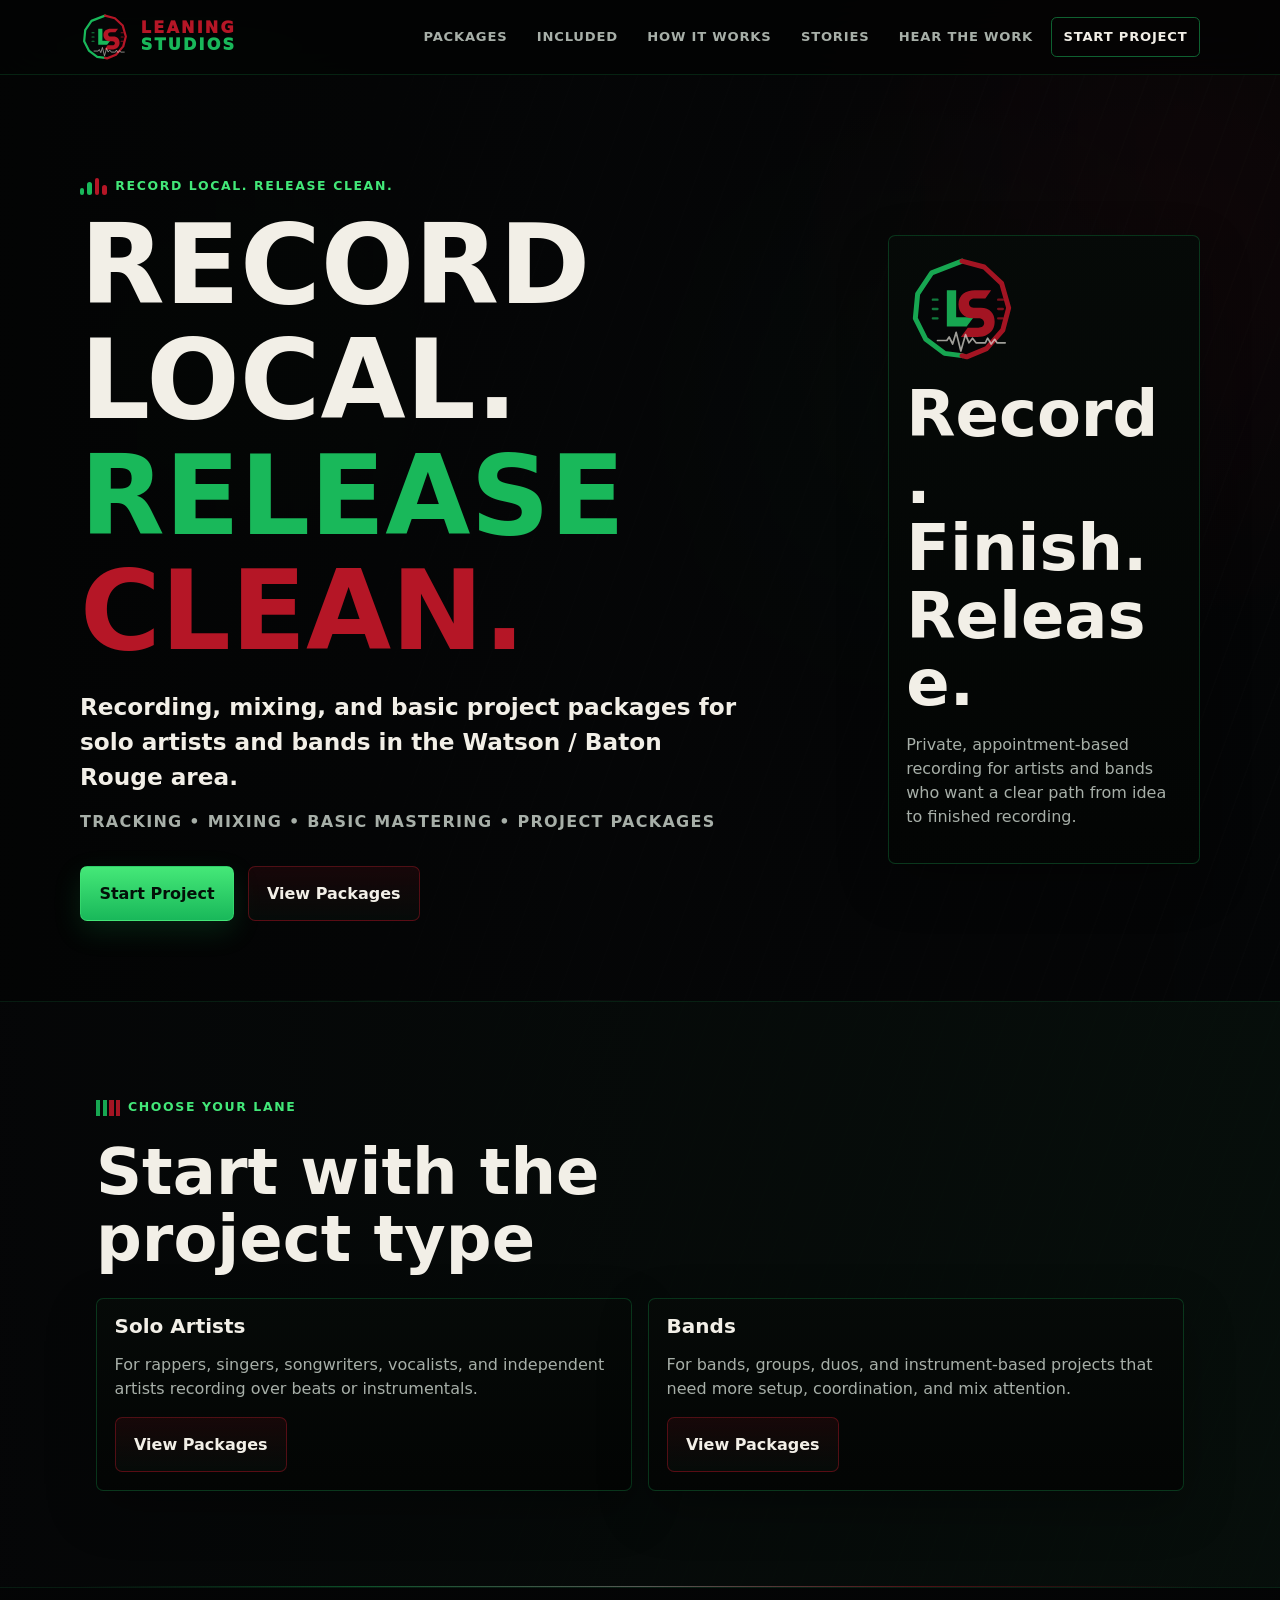
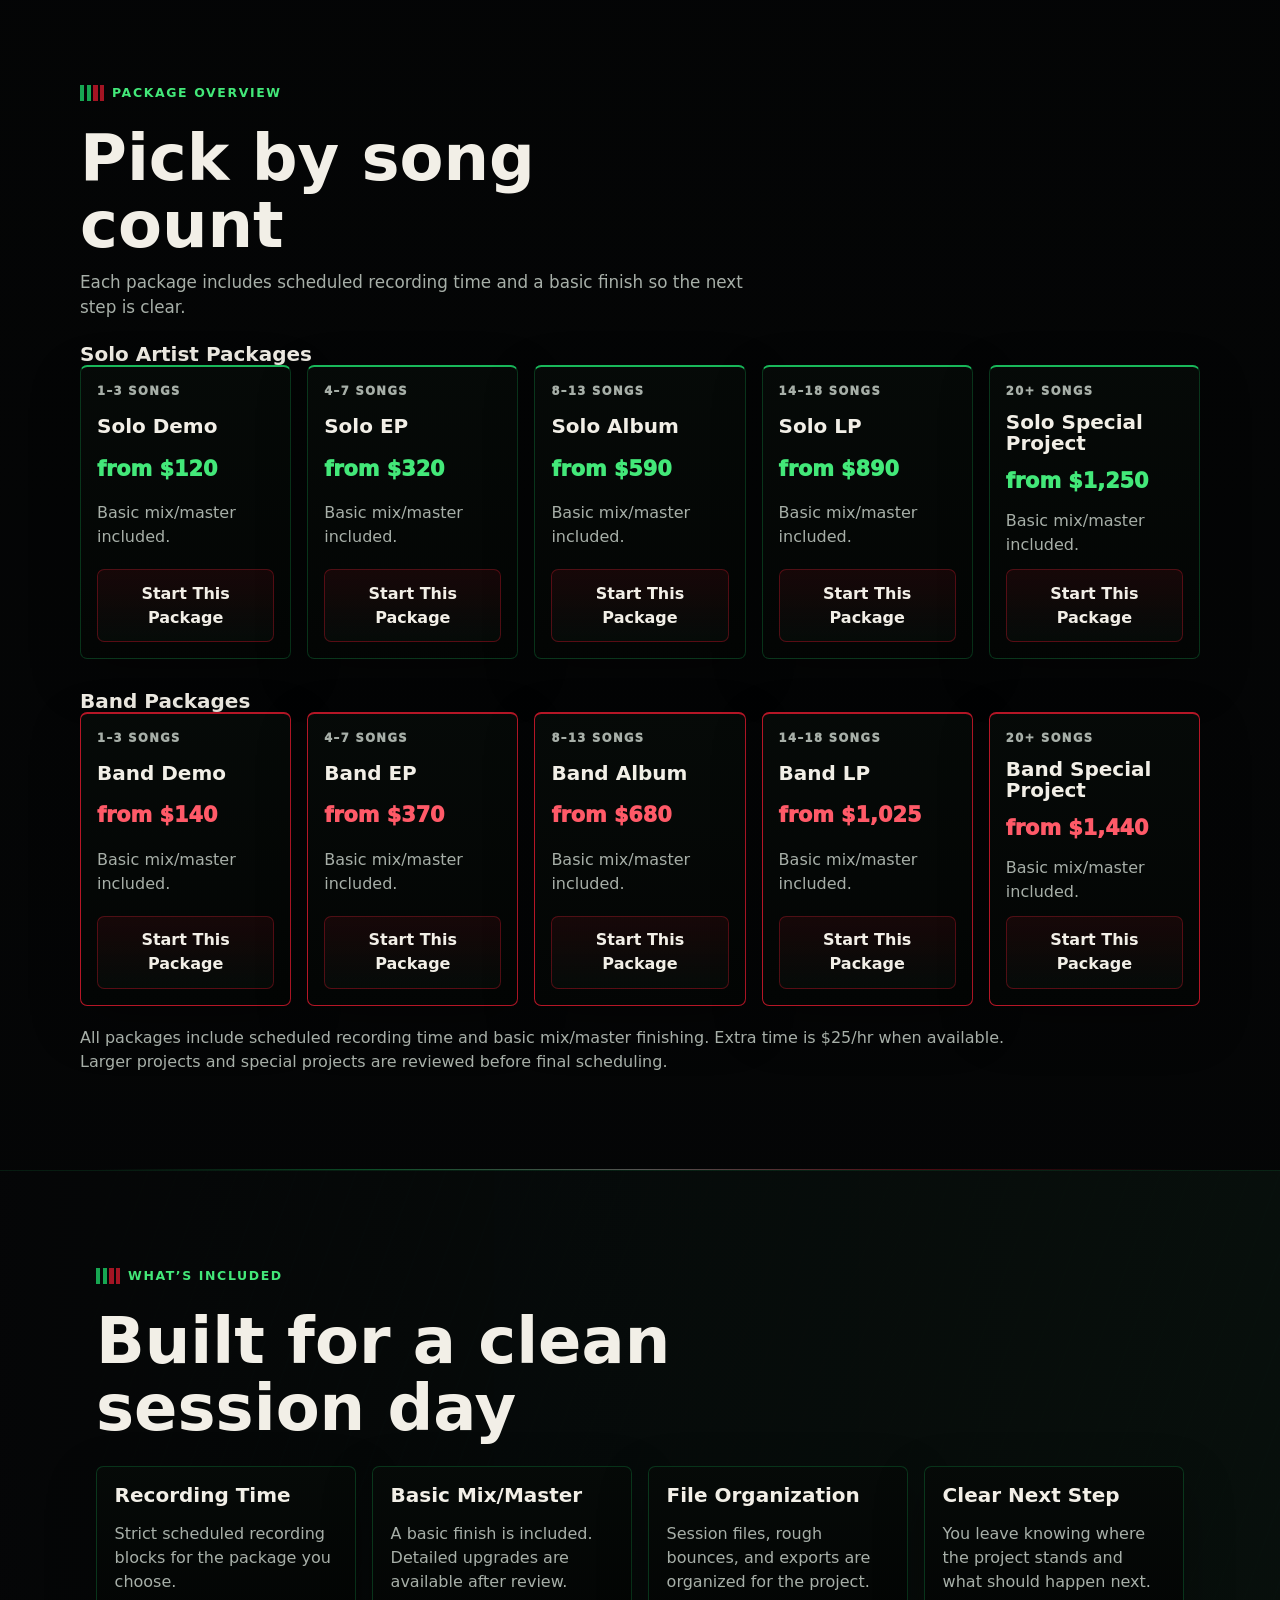
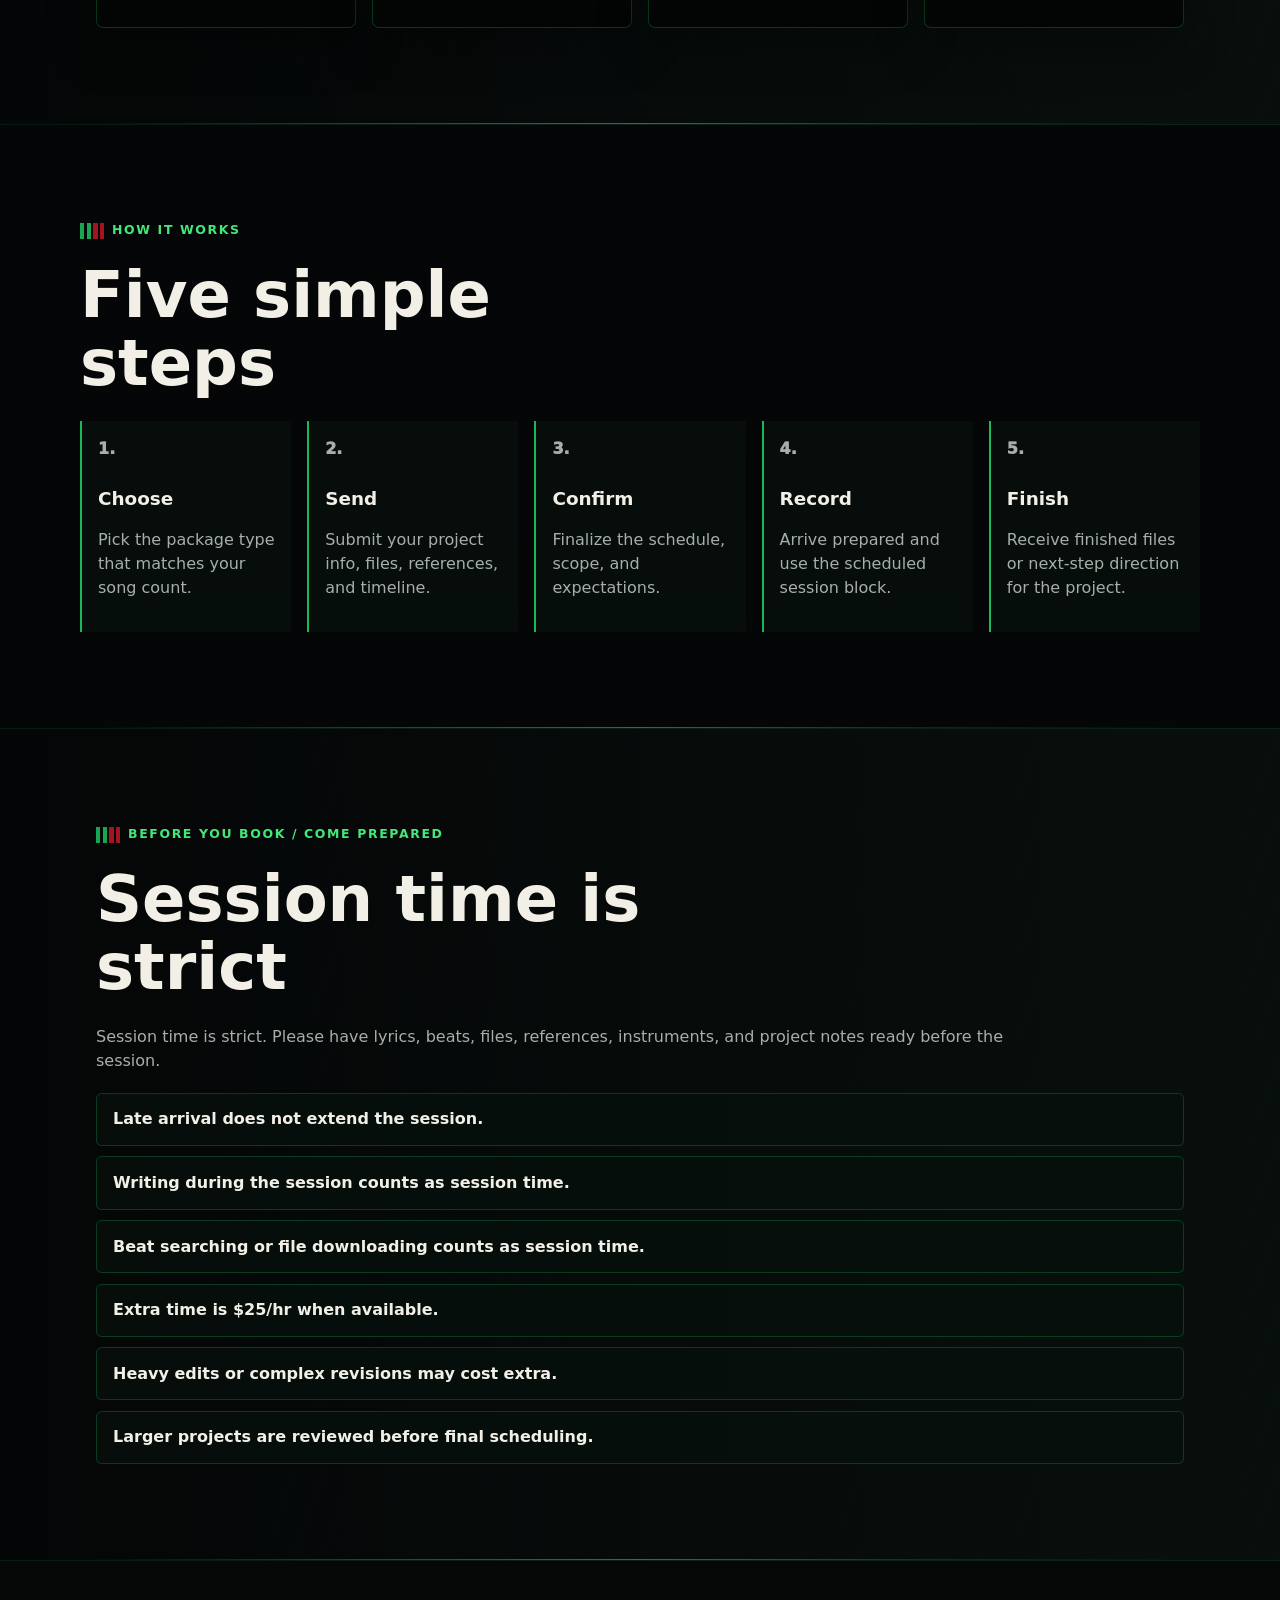
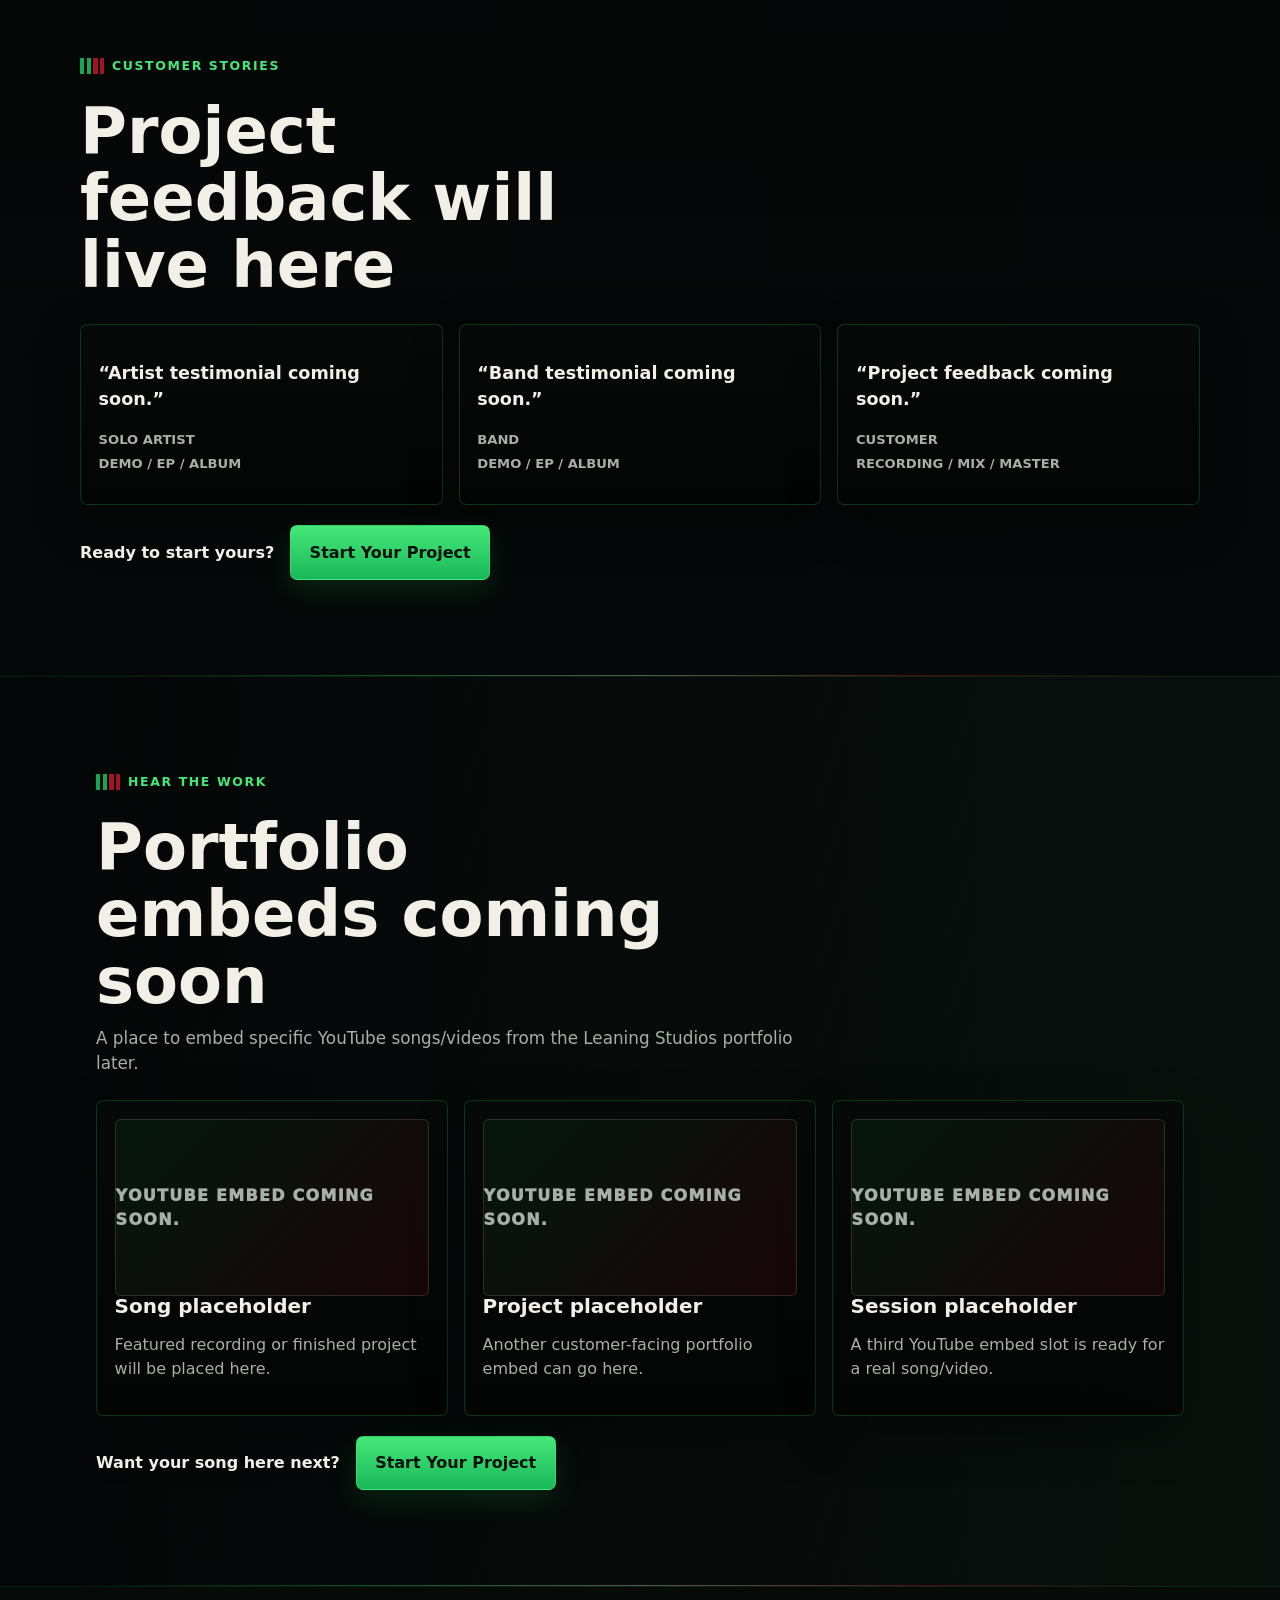
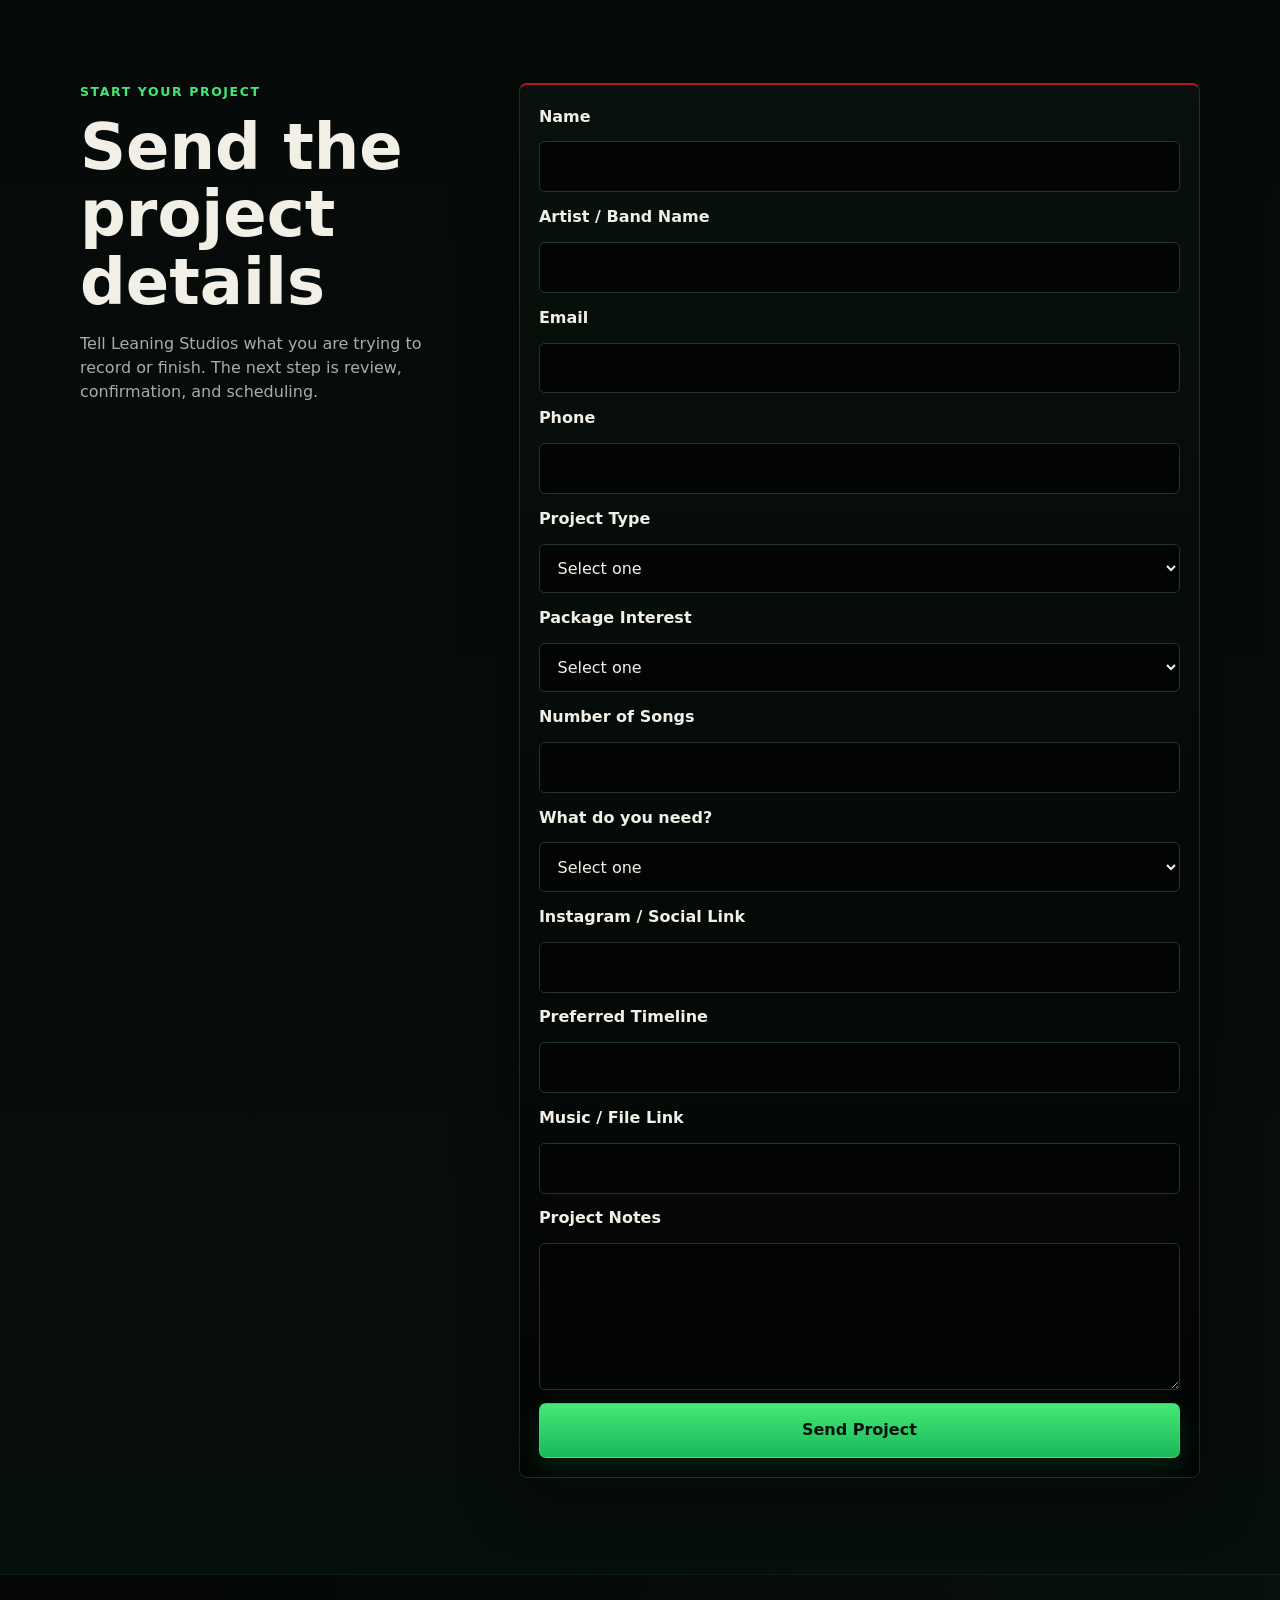
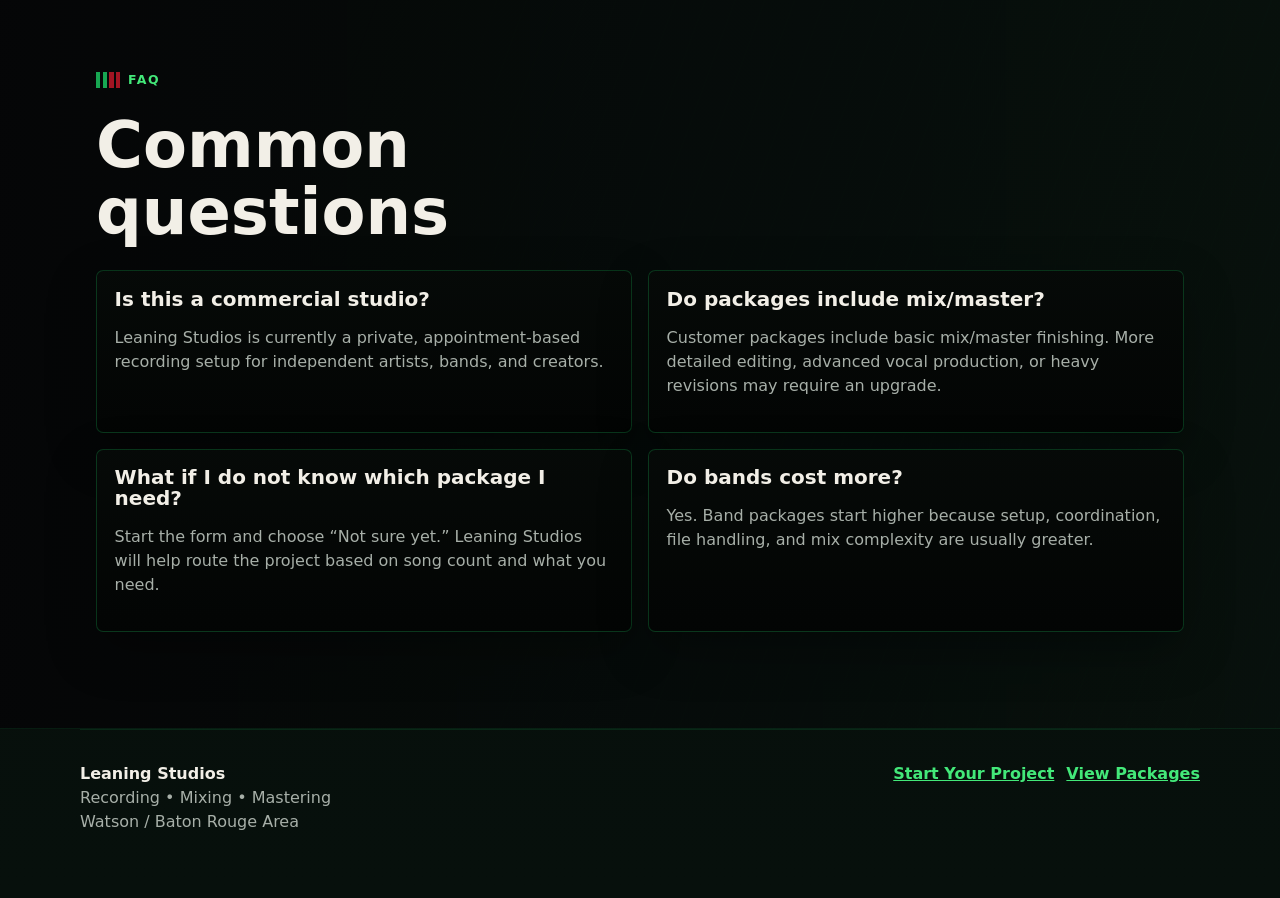
==== commit d4f72573: "Polish Leaning Studios customer booking page" ====
--- a/start/index.html
+++ b/start/index.html
@@ -12,20 +12,101 @@
     <link rel="icon" href="/assets/icons/favicon.svg" type="image/svg+xml">
     <link rel="stylesheet" href="/styles.css">
     <style>
-      .campaign-page {
+      .start-page {
         background:
-          radial-gradient(circle at 16% 8%, rgba(25, 184, 90, 0.16), transparent 28rem),
-          radial-gradient(circle at 88% 5%, rgba(181, 22, 38, 0.14), transparent 30rem),
-          linear-gradient(180deg, #040505 0%, #050607 44%, #070b09 100%);
-      }
-
-      .campaign-section,
-      .campaign-footer {
+          radial-gradient(circle at 14% 4%, rgba(25, 184, 90, 0.17), transparent 24rem),
+          radial-gradient(circle at 92% 2%, rgba(181, 22, 38, 0.16), transparent 28rem),
+          linear-gradient(180deg, #030404 0%, #050607 48%, #07100c 100%);
+      }
+
+      .start-wrap,
+      .start-footer {
         width: min(1120px, calc(100% - 2rem));
         margin: 0 auto;
       }
 
-      .campaign-hero {
+      .start-header {
+        border-bottom: 1px solid rgba(25, 184, 90, 0.18);
+        background: rgba(3, 4, 4, 0.88);
+        backdrop-filter: blur(18px);
+      }
+
+      .start-nav {
+        display: flex;
+        align-items: center;
+        justify-content: space-between;
+        gap: 1rem;
+        width: min(1120px, calc(100% - 2rem));
+        margin: 0 auto;
+        padding: 0.75rem 0;
+      }
+
+      .start-brand {
+        display: inline-flex;
+        align-items: center;
+        gap: 0.7rem;
+        min-width: max-content;
+        text-decoration: none;
+      }
+
+      .start-brand img {
+        width: 3.1rem;
+        height: 3.1rem;
+        flex: 0 0 auto;
+      }
+
+      .start-wordmark {
+        display: grid;
+        gap: 0.06rem;
+        font-weight: 950;
+        line-height: 1;
+        letter-spacing: 0.14em;
+      }
+
+      .start-wordmark span {
+        display: block;
+      }
+
+      .start-wordmark .red {
+        color: var(--signal-red);
+      }
+
+      .start-wordmark .green {
+        color: var(--signal-green);
+      }
+
+      .start-links {
+        display: flex;
+        align-items: center;
+        justify-content: flex-end;
+        flex-wrap: wrap;
+        gap: 0.4rem;
+      }
+
+      .start-links a {
+        min-height: 2.4rem;
+        padding: 0.58rem 0.72rem;
+        border-radius: 0.35rem;
+        color: var(--muted);
+        font-size: 0.82rem;
+        font-weight: 850;
+        letter-spacing: 0.06em;
+        text-decoration: none;
+        text-transform: uppercase;
+      }
+
+      .start-links a:hover,
+      .start-links a:focus-visible {
+        background: linear-gradient(90deg, rgba(25, 184, 90, 0.13), rgba(181, 22, 38, 0.09));
+        color: var(--text);
+      }
+
+      .nav-cta {
+        border: 1px solid rgba(25, 184, 90, 0.52);
+        color: var(--text) !important;
+      }
+
+      .start-hero {
         position: relative;
         isolation: isolate;
         display: grid;
@@ -33,10 +114,10 @@
         gap: clamp(1.5rem, 5vw, 4rem);
         align-items: center;
         min-height: calc(100svh - 76px);
-        padding: clamp(3.5rem, 8vw, 6.5rem) 0 clamp(2.5rem, 6vw, 5rem);
-      }
-
-      .campaign-hero::before {
+        padding: clamp(4rem, 8vw, 7rem) 0 clamp(3rem, 7vw, 5rem);
+      }
+
+      .start-hero::before {
         content: "";
         position: absolute;
         inset: 0;
@@ -44,163 +125,260 @@
         z-index: -2;
         width: 100vw;
         transform: translateX(-50%);
+        /* TODO: Replace gradient hero with /assets/images/studio-hero-bg.jpg once final asset is exported from Krita. */
         background:
-          linear-gradient(90deg, rgba(5, 6, 7, 0.98) 0%, rgba(5, 6, 7, 0.92) 48%, rgba(5, 6, 7, 0.76) 100%),
-          url("/assets/images/hero-banner.jpg") center right / cover no-repeat;
-      }
-
-      .campaign-hero::after {
+          linear-gradient(90deg, rgba(3, 4, 4, 0.98) 0%, rgba(5, 6, 7, 0.92) 46%, rgba(5, 6, 7, 0.78) 100%),
+          radial-gradient(circle at 72% 36%, rgba(25, 184, 90, 0.16), transparent 20rem),
+          radial-gradient(circle at 88% 24%, rgba(181, 22, 38, 0.16), transparent 22rem),
+          repeating-linear-gradient(110deg, transparent 0 28px, rgba(242, 239, 231, 0.035) 29px 30px);
+      }
+
+      .start-hero::after,
+      .wave-divider::after {
         content: "";
         position: absolute;
-        right: 0;
-        bottom: 10%;
+        pointer-events: none;
+      }
+
+      .start-hero::after {
+        right: clamp(0rem, 5vw, 4rem);
+        bottom: 12%;
         z-index: -1;
-        width: min(38rem, 48vw);
-        height: min(24rem, 34vw);
-        background: url("/assets/images/glitch-accent.jpg") center / cover no-repeat;
-        mix-blend-mode: screen;
-        opacity: 0.06;
-        pointer-events: none;
-      }
-
-      .campaign-hero h1 {
-        max-width: 11ch;
-        font-size: clamp(3.3rem, 8vw, 6.9rem);
-      }
-
-      .campaign-hero-copy {
+        width: min(34rem, 45vw);
+        height: 12rem;
+        background:
+          linear-gradient(90deg, transparent 0 8%, rgba(242, 239, 231, 0.18) 8% 9%, transparent 9% 15%, rgba(25, 184, 90, 0.45) 15% 16%, transparent 16% 20%, rgba(242, 239, 231, 0.28) 20% 21%, transparent 21% 25%, rgba(181, 22, 38, 0.42) 25% 26%, transparent 26% 100%);
+        clip-path: polygon(0 58%, 10% 58%, 13% 40%, 17% 74%, 21% 24%, 25% 84%, 30% 52%, 36% 52%, 40% 64%, 45% 42%, 51% 66%, 58% 50%, 70% 50%, 74% 36%, 80% 70%, 86% 42%, 93% 58%, 100% 58%, 100% 62%, 0 62%);
+        opacity: 0.48;
+      }
+
+      .hero-kicker {
+        display: inline-flex;
+        align-items: center;
+        gap: 0.55rem;
+      }
+
+      .meter-mini {
+        display: inline-grid;
+        grid-template-columns: repeat(4, 0.28rem);
+        align-items: end;
+        gap: 0.18rem;
+        height: 1.1rem;
+      }
+
+      .meter-mini span {
+        display: block;
+        width: 0.28rem;
+        border-radius: 999px;
+        background: var(--signal-green);
+      }
+
+      .meter-mini span:nth-child(1) { height: 42%; }
+      .meter-mini span:nth-child(2) { height: 74%; }
+      .meter-mini span:nth-child(3) { height: 100%; background: var(--signal-red); }
+      .meter-mini span:nth-child(4) { height: 56%; background: var(--signal-red); }
+
+      .start-hero h1 {
+        max-width: 12ch;
+        font-size: clamp(3.1rem, 8.6vw, 7rem);
+        letter-spacing: 0;
+        text-transform: uppercase;
+      }
+
+      .headline-line {
+        display: block;
+      }
+
+      .headline-green {
+        color: var(--signal-green);
+      }
+
+      .headline-red {
+        color: var(--signal-red);
+      }
+
+      .hero-copy {
         max-width: 42rem;
         margin: 1.25rem 0 0;
         color: var(--text);
-        font-size: clamp(1.25rem, 2.2vw, 1.6rem);
+        font-size: clamp(1.16rem, 2vw, 1.45rem);
+        font-weight: 800;
+      }
+
+      .service-line,
+      .section-copy,
+      .table-note,
+      .prep-copy {
+        color: var(--muted);
+      }
+
+      .service-line {
+        margin: 1rem 0 0;
         font-weight: 850;
-      }
-
-      .campaign-hero-subcopy {
-        max-width: 43rem;
-        margin: 1rem 0 0;
-        color: var(--muted);
-        font-size: 1.05rem;
-      }
-
-      .price-note {
-        margin: 1rem 0 0;
-        color: var(--accent-strong);
-        font-weight: 900;
-      }
-
-      .campaign-card {
-        border: 1px solid var(--green-border);
-        border-radius: 0.5rem;
-        background: linear-gradient(180deg, rgba(11, 21, 16, 0.94), rgba(7, 13, 10, 0.92));
-        box-shadow: 0 18px 50px rgba(0, 0, 0, 0.28);
-      }
-
-      .hero-side-card {
-        padding: 1.2rem;
-      }
-
-      .hero-side-card strong {
-        display: block;
-        color: var(--text);
-        font-size: 1.25rem;
-        line-height: 1.1;
-      }
-
-      .hero-side-card p {
-        margin: 0.85rem 0 0;
-        color: var(--muted);
-      }
-
-      .campaign-section {
+        letter-spacing: 0.08em;
+        text-transform: uppercase;
+      }
+
+      .hero-side {
+        padding: 1.1rem;
+        border-top-color: rgba(25, 184, 90, 0.6);
+      }
+
+      .shield-ghost {
+        width: 7rem;
+        margin-bottom: 1rem;
+        opacity: 0.9;
+      }
+
+      .start-section {
+        position: relative;
         padding: clamp(3rem, 8vw, 6rem) 0;
         scroll-margin-top: 6rem;
       }
 
-      .campaign-band {
+      .start-band {
         width: 100%;
         max-width: none;
         padding-right: max(1rem, calc((100% - 1120px) / 2));
         padding-left: max(1rem, calc((100% - 1120px) / 2));
         border-block: 1px solid rgba(25, 184, 90, 0.12);
         background:
-          linear-gradient(90deg, rgba(5, 6, 7, 0.97), rgba(8, 17, 13, 0.78)),
-          url("/assets/images/dark-neon-bg.jpg") right center / cover no-repeat;
+          linear-gradient(90deg, rgba(5, 6, 7, 0.97), rgba(8, 17, 13, 0.83)),
+          repeating-linear-gradient(110deg, transparent 0 26px, rgba(25, 184, 90, 0.035) 27px 28px);
+      }
+
+      .section-heading {
+        position: relative;
+      }
+
+      .section-heading .eyebrow {
+        display: inline-flex;
+        align-items: center;
+        gap: 0.5rem;
+      }
+
+      .section-heading .eyebrow::before {
+        content: "";
+        width: 1.5rem;
+        height: 1rem;
+        background:
+          linear-gradient(90deg, var(--signal-green) 0 18%, transparent 18% 28%, var(--signal-green) 28% 46%, transparent 46% 56%, var(--signal-red) 56% 74%, transparent 74% 84%, var(--signal-red) 84%);
+        opacity: 0.9;
+      }
+
+      .wave-divider {
+        position: relative;
+      }
+
+      .wave-divider::after {
+        left: 50%;
+        bottom: 0;
+        width: min(1120px, calc(100% - 2rem));
+        height: 1px;
+        transform: translateX(-50%);
+        background: linear-gradient(90deg, transparent, rgba(25, 184, 90, 0.4), rgba(242, 239, 231, 0.34), rgba(181, 22, 38, 0.42), transparent);
+      }
+
+      .brand-card {
+        border: 1px solid var(--green-border);
+        border-radius: 0.45rem;
+        background: linear-gradient(180deg, rgba(6, 10, 8, 0.96), rgba(3, 5, 4, 0.94));
+        box-shadow: 0 18px 50px rgba(0, 0, 0, 0.32);
       }
 
       .lane-grid,
       .included-grid,
-      .download-grid,
-      .faq-grid {
+      .stories-grid,
+      .video-grid,
+      .faq-grid,
+      .package-grid {
         display: grid;
         gap: 1rem;
       }
 
-      .lane-grid {
+      .lane-grid,
+      .faq-grid {
         grid-template-columns: repeat(2, minmax(0, 1fr));
       }
 
       .included-grid,
-      .download-grid {
+      .stories-grid,
+      .video-grid {
+        grid-template-columns: repeat(3, minmax(0, 1fr));
+      }
+
+      .included-grid {
         grid-template-columns: repeat(4, minmax(0, 1fr));
       }
 
       .lane-card,
       .included-card,
+      .story-card,
+      .video-card,
       .faq-card {
         padding: 1.1rem;
       }
 
       .lane-card p,
       .included-card p,
+      .story-card p,
+      .video-card p,
       .faq-card p {
         color: var(--muted);
       }
 
-      .package-tables {
+      .package-block + .package-block {
+        margin-top: 2rem;
+      }
+
+      .package-grid {
+        grid-template-columns: repeat(5, minmax(0, 1fr));
+      }
+
+      .package-card {
         display: grid;
-        grid-template-columns: repeat(2, minmax(0, 1fr));
-        gap: 1rem;
-      }
-
-      .package-table-wrap {
-        overflow-x: auto;
+        gap: 0.75rem;
+        min-height: 15rem;
         padding: 1rem;
-      }
-
-      .package-table-wrap h3 {
-        margin-bottom: 0.85rem;
-      }
-
-      .package-table {
-        width: 100%;
-        border-collapse: collapse;
-        min-width: 28rem;
-      }
-
-      .package-table th,
-      .package-table td {
-        padding: 0.75rem;
-        border-bottom: 1px solid rgba(242, 239, 231, 0.1);
-        text-align: left;
-      }
-
-      .package-table th {
+        border-top: 2px solid var(--signal-green);
+      }
+
+      .package-card.band {
+        border-color: var(--signal-red);
+      }
+
+      .package-meta {
+        color: var(--muted);
+        font-size: 0.72rem;
+        font-weight: 950;
+        letter-spacing: 0.12em;
+        text-transform: uppercase;
+      }
+
+      .package-price {
         color: var(--accent-strong);
-        font-size: 0.78rem;
-        letter-spacing: 0.1em;
-        text-transform: uppercase;
-      }
-
-      .package-table td {
-        color: var(--text);
-        font-weight: 750;
-      }
-
-      .table-note,
-      .prep-copy {
-        max-width: 56rem;
+        font-size: 1.3rem;
+        font-weight: 950;
+      }
+
+      .package-card.band .package-price {
+        color: #ff5a68;
+      }
+
+      .package-card p {
+        margin: 0;
         color: var(--muted);
+      }
+
+      .package-card .button {
+        align-self: end;
+        min-height: 2.8rem;
+        padding: 0.7rem 0.75rem;
+      }
+
+      .table-note {
+        max-width: 60rem;
+        margin: 1.25rem 0 0;
       }
 
       .process-steps {
@@ -236,6 +414,10 @@
         color: var(--muted);
       }
 
+      .prep-copy {
+        max-width: 58rem;
+      }
+
       .prep-list {
         display: grid;
         gap: 0.65rem;
@@ -247,38 +429,80 @@
       .prep-list li {
         padding: 0.85rem 1rem;
         border: 1px solid var(--green-border);
-        border-radius: 0.45rem;
+        border-radius: 0.35rem;
         background: rgba(8, 17, 13, 0.74);
         font-weight: 800;
       }
 
-      .download-grid {
-        grid-template-columns: repeat(3, minmax(0, 1fr));
-      }
-
-      .download-grid .button {
-        min-height: 3.1rem;
-      }
-
-      .campaign-form {
+      .story-quote {
+        color: var(--text) !important;
+        font-size: 1.1rem;
+        font-weight: 850;
+      }
+
+      .story-meta {
+        display: grid;
+        gap: 0.25rem;
+        color: var(--muted);
+        font-size: 0.82rem;
+        font-weight: 850;
+        text-transform: uppercase;
+      }
+
+      .section-cta {
+        display: flex;
+        flex-wrap: wrap;
+        gap: 1rem;
+        align-items: center;
+        margin-top: 1.25rem;
+      }
+
+      .video-placeholder {
+        display: grid;
+        place-items: center;
+        aspect-ratio: 16 / 9;
+        border: 1px solid rgba(242, 239, 231, 0.14);
+        border-radius: 0.35rem;
+        background:
+          linear-gradient(135deg, rgba(25, 184, 90, 0.11), rgba(181, 22, 38, 0.12)),
+          #020303;
+        color: var(--muted);
+        font-weight: 950;
+        letter-spacing: 0.08em;
+        text-transform: uppercase;
+      }
+
+      .start-form-panel {
+        display: grid;
+        grid-template-columns: minmax(0, 0.55fr) minmax(320px, 1fr);
+        gap: clamp(1.5rem, 5vw, 4rem);
+        align-items: start;
+      }
+
+      .start-form-copy {
+        position: sticky;
+        top: 6rem;
+      }
+
+      .start-form {
         display: grid;
         gap: 0.8rem;
-        max-width: 760px;
         padding: 1.2rem;
         border: 1px solid var(--green-border);
+        border-top: 2px solid var(--signal-red);
         border-radius: 0.5rem;
-        background: var(--panel);
+        background: linear-gradient(180deg, rgba(8, 17, 13, 0.98), rgba(3, 5, 4, 0.96));
         box-shadow: var(--shadow);
       }
 
-      .campaign-form label {
+      .start-form label {
         color: var(--text);
-        font-weight: 800;
-      }
-
-      .campaign-form input,
-      .campaign-form select,
-      .campaign-form textarea {
+        font-weight: 850;
+      }
+
+      .start-form input,
+      .start-form select,
+      .start-form textarea {
         width: 100%;
         min-height: 3.1rem;
         padding: 0.78rem 0.85rem;
@@ -288,15 +512,18 @@
         color: var(--text);
       }
 
-      .campaign-form textarea {
+      .start-form textarea {
         resize: vertical;
       }
 
-      .faq-grid {
-        grid-template-columns: repeat(2, minmax(0, 1fr));
-      }
-
-      .campaign-footer {
+      .start-form input:focus,
+      .start-form select:focus,
+      .start-form textarea:focus {
+        outline: 3px solid rgba(25, 184, 90, 0.28);
+        border-color: var(--accent);
+      }
+
+      .start-footer-panel {
         display: flex;
         justify-content: space-between;
         gap: 1rem;
@@ -305,228 +532,314 @@
         color: var(--muted);
       }
 
-      .campaign-footer strong,
-      .campaign-footer span {
+      .start-footer-panel strong,
+      .start-footer-panel span {
         display: block;
       }
 
-      .campaign-footer strong {
+      .start-footer-panel strong {
         color: var(--text);
       }
 
-      .campaign-footer nav {
+      .start-footer-panel nav {
         display: flex;
         flex-wrap: wrap;
         gap: 0.75rem;
       }
 
-      .campaign-footer a {
+      .start-footer-panel a {
         color: var(--accent-strong);
         font-weight: 850;
       }
 
-      @media (max-width: 900px) {
-        .campaign-hero,
-        .package-tables {
-          grid-template-columns: 1fr;
-        }
-
-        .included-grid,
-        .download-grid,
+      @media (max-width: 1050px) {
+        .package-grid,
         .process-steps {
           grid-template-columns: repeat(2, minmax(0, 1fr));
         }
       }
 
-      @media (max-width: 520px) {
-        .campaign-section {
+      @media (max-width: 900px) {
+        .start-nav,
+        .start-hero,
+        .start-form-panel {
+          grid-template-columns: 1fr;
+        }
+
+        .start-nav {
+          display: grid;
+        }
+
+        .start-links {
+          justify-content: flex-start;
+        }
+
+        .included-grid,
+        .stories-grid,
+        .video-grid {
+          grid-template-columns: repeat(2, minmax(0, 1fr));
+        }
+
+        .start-form-copy {
+          position: static;
+        }
+      }
+
+      @media (max-width: 560px) {
+        .start-wrap,
+        .start-footer,
+        .start-hero {
           width: min(100% - 1rem, 1120px);
         }
 
-        .campaign-hero {
+        .start-links {
+          display: grid;
+          grid-template-columns: repeat(2, minmax(0, 1fr));
+        }
+
+        .start-links a {
+          display: flex;
+          align-items: center;
+          justify-content: center;
+          background: rgba(8, 17, 13, 0.9);
+          text-align: center;
+        }
+
+        .start-hero {
           min-height: auto;
-          width: min(100% - 1rem, 1120px);
-        }
-
-        .campaign-hero h1 {
-          font-size: clamp(3rem, 18vw, 4.5rem);
+        }
+
+        .start-hero h1 {
+          font-size: clamp(3rem, 17vw, 4.35rem);
         }
 
         .hero-actions .button,
-        .lane-card .button {
+        .lane-card .button,
+        .package-card .button,
+        .section-cta .button {
           width: 100%;
         }
 
         .lane-grid,
         .included-grid,
-        .download-grid,
-        .process-steps,
-        .faq-grid {
+        .stories-grid,
+        .video-grid,
+        .faq-grid,
+        .package-grid,
+        .process-steps {
           grid-template-columns: 1fr;
         }
 
-        .campaign-form {
+        .start-form {
           padding: 1rem;
         }
 
-        .campaign-footer {
+        .start-footer-panel {
           flex-direction: column;
-          width: min(100% - 1rem, 1120px);
         }
       }
     </style>
   </head>
-  <body class="campaign-page">
+  <body class="start-page">
     <a class="skip-link" href="#main">Skip to content</a>
 
-    <header class="site-header">
-      <nav class="nav-shell" aria-label="Primary navigation">
-        <a class="brand" href="/" aria-label="Leaning Studios home">
+    <header class="start-header">
+      <nav class="start-nav" aria-label="Primary navigation">
+        <a class="start-brand" href="/" aria-label="Leaning Studios home">
           <img
-            class="brand-mark"
             src="/assets/logos/leaning-studios-shield-mark.svg"
             alt="Leaning Studios"
             width="54"
             height="54"
           >
-          <span class="brand-wordmark" aria-hidden="true">
-            <span class="brand-word brand-word-red">LEANING</span>
-            <span class="brand-word brand-word-green">STUDIOS</span>
-          </span>
-          <span class="brand-parent">
-            <small>A Maggios Productions company</small>
+          <!-- TODO: Replace text fallback with /assets/logo/ls-wordmark.png once final transparent asset is exported from Krita. -->
+          <span class="start-wordmark" aria-hidden="true">
+            <span class="red">LEANING</span>
+            <span class="green">STUDIOS</span>
           </span>
         </a>
 
-        <div class="nav-links">
+        <div class="start-links">
           <a href="#packages">Packages</a>
           <a href="#included">Included</a>
-          <a href="#downloads">Info Sheets</a>
-          <a href="#start-project">Start</a>
+          <a href="#how-it-works">How It Works</a>
+          <a href="#stories">Stories</a>
+          <a href="#hear-the-work">Hear the Work</a>
+          <a class="nav-cta" href="#start">Start Project</a>
         </div>
       </nav>
     </header>
 
     <main id="main">
-      <section class="campaign-hero campaign-section" aria-labelledby="start-hero-title">
+      <section class="start-hero start-wrap wave-divider" aria-labelledby="hero-title">
         <div>
-          <p class="eyebrow">MCD 0.0.0.1 — Leaning Studios Customer Booking Campaign</p>
-          <h1 id="start-hero-title">Record. Finish. Release.</h1>
-          <p class="campaign-hero-copy">
-            Simple recording packages for solo artists and bands ready to turn songs into finished projects.
+          <p class="eyebrow hero-kicker">
+            <span class="meter-mini" aria-hidden="true"><span></span><span></span><span></span><span></span></span>
+            Record Local. Release Clean.
           </p>
-          <p class="campaign-hero-subcopy">
-            Leaning Studios is a private, appointment-based recording setup for independent artists, bands, songwriters, and creators who want a clear path from idea to finished recording.
+          <h1 id="hero-title">
+            <span class="headline-line">Record Local.</span>
+            <span class="headline-line"><span class="headline-green">Release</span> <span class="headline-red">Clean.</span></span>
+          </h1>
+          <p class="hero-copy">
+            Recording, mixing, and basic project packages for solo artists and bands in the Watson / Baton Rouge area.
           </p>
+          <p class="service-line">Tracking • Mixing • Basic Mastering • Project Packages</p>
           <div class="hero-actions">
-            <a class="button button-primary" href="#start-project">Start Your Project</a>
+            <a class="button button-primary" href="#start">Start Project</a>
             <a class="button button-secondary" href="#packages">View Packages</a>
           </div>
-          <p class="price-note">Solo packages start at $120. Band packages start at $140.</p>
-        </div>
-        <aside class="campaign-card hero-side-card" aria-label="Campaign focus">
-          <strong>Private sessions. Clear packages. Finished files.</strong>
-          <p>Bring the songs, references, files, and notes. Leaning Studios helps you move from prepared idea to recorded project.</p>
+        </div>
+        <aside class="brand-card hero-side" aria-label="Leaning Studios session focus">
+          <img class="shield-ghost" src="/assets/logos/leaning-studios-shield-mark.svg" alt="">
+          <h2>Record. Finish. Release.</h2>
+          <p class="section-copy">Private, appointment-based recording for artists and bands who want a clear path from idea to finished recording.</p>
         </aside>
       </section>
 
-      <section class="campaign-section campaign-band" aria-labelledby="lanes-title">
-        <div class="section-heading">
-          <p class="eyebrow">Choose Your Lane</p>
-          <h2 id="lanes-title">Start with the project type</h2>
-        </div>
-        <div class="lane-grid">
-          <article class="campaign-card lane-card">
-            <h3>Solo Artists</h3>
-            <p>For rappers, singers, songwriters, vocalists, and independent artists recording over beats or instrumentals.</p>
-            <a class="button button-secondary" href="#solo-packages">View Solo Packages</a>
-          </article>
-          <article class="campaign-card lane-card">
-            <h3>Bands</h3>
-            <p>For bands, groups, duos, and instrument-based projects that need more setup, coordination, and mix attention.</p>
-            <a class="button button-secondary" href="#band-packages">View Band Packages</a>
-          </article>
+      <section class="start-section start-band wave-divider" aria-labelledby="lanes-title">
+        <div class="start-wrap">
+          <div class="section-heading">
+            <p class="eyebrow">Choose Your Lane</p>
+            <h2 id="lanes-title">Start with the project type</h2>
+          </div>
+          <div class="lane-grid">
+            <article class="brand-card lane-card">
+              <h3>Solo Artists</h3>
+              <p>For rappers, singers, songwriters, vocalists, and independent artists recording over beats or instrumentals.</p>
+              <a class="button button-secondary" href="#packages">View Packages</a>
+            </article>
+            <article class="brand-card lane-card">
+              <h3>Bands</h3>
+              <p>For bands, groups, duos, and instrument-based projects that need more setup, coordination, and mix attention.</p>
+              <a class="button button-secondary" href="#packages">View Packages</a>
+            </article>
+          </div>
         </div>
       </section>
 
-      <section class="campaign-section" id="packages" aria-labelledby="packages-title">
+      <section class="start-section start-wrap wave-divider" id="packages" aria-labelledby="packages-title">
         <div class="section-heading">
           <p class="eyebrow">Package Overview</p>
           <h2 id="packages-title">Pick by song count</h2>
-        </div>
-        <div class="package-tables">
-          <article class="campaign-card package-table-wrap" id="solo-packages">
-            <h3>Solo Artist Packages</h3>
-            <table class="package-table">
-              <thead>
-                <tr>
-                  <th>Package</th>
-                  <th>Song Count</th>
-                  <th>Starting Price</th>
-                </tr>
-              </thead>
-              <tbody>
-                <tr><td>Solo Demo</td><td>1–3 songs</td><td>from $120</td></tr>
-                <tr><td>Solo EP</td><td>4–7 songs</td><td>from $320</td></tr>
-                <tr><td>Solo Album</td><td>8–13 songs</td><td>from $590</td></tr>
-                <tr><td>Solo LP</td><td>14–18 songs</td><td>from $890</td></tr>
-                <tr><td>Solo Special Project</td><td>20+ songs</td><td>from $1,250</td></tr>
-              </tbody>
-            </table>
-          </article>
-
-          <article class="campaign-card package-table-wrap" id="band-packages">
-            <h3>Band Packages</h3>
-            <table class="package-table">
-              <thead>
-                <tr>
-                  <th>Package</th>
-                  <th>Song Count</th>
-                  <th>Starting Price</th>
-                </tr>
-              </thead>
-              <tbody>
-                <tr><td>Band Demo</td><td>1–3 songs</td><td>from $140</td></tr>
-                <tr><td>Band EP</td><td>4–7 songs</td><td>from $370</td></tr>
-                <tr><td>Band Album</td><td>8–13 songs</td><td>from $680</td></tr>
-                <tr><td>Band LP</td><td>14–18 songs</td><td>from $1,025</td></tr>
-                <tr><td>Band Special Project</td><td>20+ songs</td><td>from $1,440</td></tr>
-              </tbody>
-            </table>
-          </article>
-        </div>
+          <p class="section-copy">Each package includes scheduled recording time and a basic finish so the next step is clear.</p>
+        </div>
+
+        <div class="package-block">
+          <h3>Solo Artist Packages</h3>
+          <div class="package-grid">
+            <article class="brand-card package-card">
+              <span class="package-meta">1–3 songs</span>
+              <h3>Solo Demo</h3>
+              <strong class="package-price">from $120</strong>
+              <p>Basic mix/master included.</p>
+              <a class="button button-secondary" href="#start">Start This Package</a>
+            </article>
+            <article class="brand-card package-card">
+              <span class="package-meta">4–7 songs</span>
+              <h3>Solo EP</h3>
+              <strong class="package-price">from $320</strong>
+              <p>Basic mix/master included.</p>
+              <a class="button button-secondary" href="#start">Start This Package</a>
+            </article>
+            <article class="brand-card package-card">
+              <span class="package-meta">8–13 songs</span>
+              <h3>Solo Album</h3>
+              <strong class="package-price">from $590</strong>
+              <p>Basic mix/master included.</p>
+              <a class="button button-secondary" href="#start">Start This Package</a>
+            </article>
+            <article class="brand-card package-card">
+              <span class="package-meta">14–18 songs</span>
+              <h3>Solo LP</h3>
+              <strong class="package-price">from $890</strong>
+              <p>Basic mix/master included.</p>
+              <a class="button button-secondary" href="#start">Start This Package</a>
+            </article>
+            <article class="brand-card package-card">
+              <span class="package-meta">20+ songs</span>
+              <h3>Solo Special Project</h3>
+              <strong class="package-price">from $1,250</strong>
+              <p>Basic mix/master included.</p>
+              <a class="button button-secondary" href="#start">Start This Package</a>
+            </article>
+          </div>
+        </div>
+
+        <div class="package-block">
+          <h3>Band Packages</h3>
+          <div class="package-grid">
+            <article class="brand-card package-card band">
+              <span class="package-meta">1–3 songs</span>
+              <h3>Band Demo</h3>
+              <strong class="package-price">from $140</strong>
+              <p>Basic mix/master included.</p>
+              <a class="button button-secondary" href="#start">Start This Package</a>
+            </article>
+            <article class="brand-card package-card band">
+              <span class="package-meta">4–7 songs</span>
+              <h3>Band EP</h3>
+              <strong class="package-price">from $370</strong>
+              <p>Basic mix/master included.</p>
+              <a class="button button-secondary" href="#start">Start This Package</a>
+            </article>
+            <article class="brand-card package-card band">
+              <span class="package-meta">8–13 songs</span>
+              <h3>Band Album</h3>
+              <strong class="package-price">from $680</strong>
+              <p>Basic mix/master included.</p>
+              <a class="button button-secondary" href="#start">Start This Package</a>
+            </article>
+            <article class="brand-card package-card band">
+              <span class="package-meta">14–18 songs</span>
+              <h3>Band LP</h3>
+              <strong class="package-price">from $1,025</strong>
+              <p>Basic mix/master included.</p>
+              <a class="button button-secondary" href="#start">Start This Package</a>
+            </article>
+            <article class="brand-card package-card band">
+              <span class="package-meta">20+ songs</span>
+              <h3>Band Special Project</h3>
+              <strong class="package-price">from $1,440</strong>
+              <p>Basic mix/master included.</p>
+              <a class="button button-secondary" href="#start">Start This Package</a>
+            </article>
+          </div>
+        </div>
+
         <p class="table-note">
-          All packages include scheduled recording time and basic mix/master finishing. Extra time is $25/hr when available.
-          Larger projects and special projects are reviewed before final scheduling.
+          All packages include scheduled recording time and basic mix/master finishing. Extra time is $25/hr when available. Larger projects and special projects are reviewed before final scheduling.
         </p>
       </section>
 
-      <section class="campaign-section campaign-band" id="included" aria-labelledby="included-title">
-        <div class="section-heading">
-          <p class="eyebrow">What’s Included</p>
-          <h2 id="included-title">Built for a clean session day</h2>
-        </div>
-        <div class="included-grid">
-          <article class="campaign-card included-card">
-            <h3>Recording Time</h3>
-            <p>Strict scheduled recording blocks for the package you choose.</p>
-          </article>
-          <article class="campaign-card included-card">
-            <h3>Basic Mix/Master</h3>
-            <p>A basic finish is included. Detailed upgrades are available after review.</p>
-          </article>
-          <article class="campaign-card included-card">
-            <h3>File Organization</h3>
-            <p>Session files, rough bounces, and exports are organized for the project.</p>
-          </article>
-          <article class="campaign-card included-card">
-            <h3>Clear Next Step</h3>
-            <p>You leave knowing where the project stands and what should happen next.</p>
-          </article>
+      <section class="start-section start-band wave-divider" id="included" aria-labelledby="included-title">
+        <div class="start-wrap">
+          <div class="section-heading">
+            <p class="eyebrow">What’s Included</p>
+            <h2 id="included-title">Built for a clean session day</h2>
+          </div>
+          <div class="included-grid">
+            <article class="brand-card included-card">
+              <h3>Recording Time</h3>
+              <p>Strict scheduled recording blocks for the package you choose.</p>
+            </article>
+            <article class="brand-card included-card">
+              <h3>Basic Mix/Master</h3>
+              <p>A basic finish is included. Detailed upgrades are available after review.</p>
+            </article>
+            <article class="brand-card included-card">
+              <h3>File Organization</h3>
+              <p>Session files, rough bounces, and exports are organized for the project.</p>
+            </article>
+            <article class="brand-card included-card">
+              <h3>Clear Next Step</h3>
+              <p>You leave knowing where the project stands and what should happen next.</p>
+            </article>
+          </div>
         </div>
       </section>
 
-      <section class="campaign-section" aria-labelledby="works-title">
+      <section class="start-section start-wrap wave-divider" id="how-it-works" aria-labelledby="works-title">
         <div class="section-heading">
           <p class="eyebrow">How It Works</p>
           <h2 id="works-title">Five simple steps</h2>
@@ -540,145 +853,194 @@
         </ol>
       </section>
 
-      <section class="campaign-section campaign-band" aria-labelledby="prepared-title">
+      <section class="start-section start-band wave-divider" aria-labelledby="prepared-title">
+        <div class="start-wrap">
+          <div class="section-heading">
+            <p class="eyebrow">Before You Book / Come Prepared</p>
+            <h2 id="prepared-title">Session time is strict</h2>
+          </div>
+          <p class="prep-copy">
+            Session time is strict. Please have lyrics, beats, files, references, instruments, and project notes ready before the session.
+          </p>
+          <ul class="prep-list">
+            <li>Late arrival does not extend the session.</li>
+            <li>Writing during the session counts as session time.</li>
+            <li>Beat searching or file downloading counts as session time.</li>
+            <li>Extra time is $25/hr when available.</li>
+            <li>Heavy edits or complex revisions may cost extra.</li>
+            <li>Larger projects are reviewed before final scheduling.</li>
+          </ul>
+        </div>
+      </section>
+
+      <section class="start-section start-wrap wave-divider" id="stories" aria-labelledby="stories-title">
         <div class="section-heading">
-          <p class="eyebrow">Before You Book / Come Prepared</p>
-          <h2 id="prepared-title">Session time is strict</h2>
-        </div>
-        <p class="prep-copy">
-          Session time is strict. Please have lyrics, beats, files, references, instruments, and project notes ready before the session.
-        </p>
-        <ul class="prep-list">
-          <li>Late arrival does not extend the session.</li>
-          <li>Writing during the session counts as session time.</li>
-          <li>Beat searching or file downloading counts as session time.</li>
-          <li>Extra time is $25/hr when available.</li>
-          <li>Heavy edits or complex revisions may cost extra.</li>
-          <li>Larger projects are reviewed before final scheduling.</li>
-        </ul>
+          <p class="eyebrow">Customer Stories</p>
+          <h2 id="stories-title">Project feedback will live here</h2>
+        </div>
+        <div class="stories-grid">
+          <article class="brand-card story-card">
+            <p class="story-quote">“Artist testimonial coming soon.”</p>
+            <p class="story-meta"><span>Solo Artist</span><span>Demo / EP / Album</span></p>
+          </article>
+          <article class="brand-card story-card">
+            <p class="story-quote">“Band testimonial coming soon.”</p>
+            <p class="story-meta"><span>Band</span><span>Demo / EP / Album</span></p>
+          </article>
+          <article class="brand-card story-card">
+            <p class="story-quote">“Project feedback coming soon.”</p>
+            <p class="story-meta"><span>Customer</span><span>Recording / Mix / Master</span></p>
+          </article>
+        </div>
+        <div class="section-cta">
+          <strong>Ready to start yours?</strong>
+          <a class="button button-primary" href="#start">Start Your Project</a>
+        </div>
       </section>
 
-      <section class="campaign-section" id="downloads" aria-labelledby="downloads-title">
-        <div class="section-heading">
-          <p class="eyebrow">Package Info Sheets</p>
-          <h2 id="downloads-title">Download the details</h2>
-        </div>
-        <div class="download-grid">
-          <a class="button button-secondary" href="/downloads/leaning-studios-customer-package-info-sheets-booklet.pdf">Full Booklet</a>
-          <a class="button button-secondary" href="/downloads/solo-demo-package-sheet.pdf">Solo Demo</a>
-          <a class="button button-secondary" href="/downloads/solo-ep-package-sheet.pdf">Solo EP</a>
-          <a class="button button-secondary" href="/downloads/solo-album-package-sheet.pdf">Solo Album</a>
-          <a class="button button-secondary" href="/downloads/solo-lp-package-sheet.pdf">Solo LP</a>
-          <a class="button button-secondary" href="/downloads/solo-special-project-package-sheet.pdf">Solo Special</a>
-          <a class="button button-secondary" href="/downloads/band-demo-package-sheet.pdf">Band Demo</a>
-          <a class="button button-secondary" href="/downloads/band-ep-package-sheet.pdf">Band EP</a>
-          <a class="button button-secondary" href="/downloads/band-album-package-sheet.pdf">Band Album</a>
-          <a class="button button-secondary" href="/downloads/band-lp-package-sheet.pdf">Band LP</a>
-          <a class="button button-secondary" href="/downloads/band-special-project-package-sheet.pdf">Band Special</a>
+      <section class="start-section start-band wave-divider" id="hear-the-work" aria-labelledby="work-title">
+        <div class="start-wrap">
+          <div class="section-heading">
+            <p class="eyebrow">Hear the Work</p>
+            <h2 id="work-title">Portfolio embeds coming soon</h2>
+            <p class="section-copy">A place to embed specific YouTube songs/videos from the Leaning Studios portfolio later.</p>
+          </div>
+          <div class="video-grid">
+            <article class="brand-card video-card">
+              <div class="video-placeholder">YouTube embed coming soon.</div>
+              <!-- Replace VIDEO_ID with the real YouTube video ID when ready. -->
+              <!-- <iframe src="https://www.youtube.com/embed/VIDEO_ID" title="Leaning Studios portfolio song" allowfullscreen></iframe> -->
+              <h3>Song placeholder</h3>
+              <p>Featured recording or finished project will be placed here.</p>
+            </article>
+            <article class="brand-card video-card">
+              <div class="video-placeholder">YouTube embed coming soon.</div>
+              <!-- Replace VIDEO_ID with the real YouTube video ID when ready. -->
+              <!-- <iframe src="https://www.youtube.com/embed/VIDEO_ID" title="Leaning Studios portfolio song" allowfullscreen></iframe> -->
+              <h3>Project placeholder</h3>
+              <p>Another customer-facing portfolio embed can go here.</p>
+            </article>
+            <article class="brand-card video-card">
+              <div class="video-placeholder">YouTube embed coming soon.</div>
+              <!-- Replace VIDEO_ID with the real YouTube video ID when ready. -->
+              <!-- <iframe src="https://www.youtube.com/embed/VIDEO_ID" title="Leaning Studios portfolio song" allowfullscreen></iframe> -->
+              <h3>Session placeholder</h3>
+              <p>A third YouTube embed slot is ready for a real song/video.</p>
+            </article>
+          </div>
+          <div class="section-cta">
+            <strong>Want your song here next?</strong>
+            <a class="button button-primary" href="#start">Start Your Project</a>
+          </div>
         </div>
       </section>
 
-      <section class="campaign-section campaign-band" id="start-project" aria-labelledby="form-title">
-        <div class="section-heading">
-          <p class="eyebrow">Start Your Project</p>
-          <h2 id="form-title">Send the project details</h2>
-        </div>
-        <form class="campaign-form" name="leaning-studios-start-project" method="POST" action="/thank-you.html" data-netlify="true">
-          <input type="hidden" name="form-name" value="leaning-studios-start-project">
-
-          <label for="name">Name</label>
-          <input id="name" name="name" type="text" autocomplete="name" required>
-
-          <label for="artist-band-name">Artist / Band Name</label>
-          <input id="artist-band-name" name="artist-band-name" type="text" autocomplete="organization" required>
-
-          <label for="email">Email</label>
-          <input id="email" name="email" type="email" autocomplete="email" required>
-
-          <label for="phone">Phone</label>
-          <input id="phone" name="phone" type="tel" autocomplete="tel" required>
-
-          <label for="project-type">Project Type</label>
-          <select id="project-type" name="project-type" required>
-            <option value="">Select one</option>
-            <option value="solo-artist">Solo Artist</option>
-            <option value="band">Band</option>
-            <option value="not-sure-yet">Not sure yet</option>
-          </select>
-
-          <label for="package-interest">Package Interest</label>
-          <select id="package-interest" name="package-interest" required>
-            <option value="">Select one</option>
-            <option value="demo-1-3">Demo 1–3</option>
-            <option value="ep-4-7">EP 4–7</option>
-            <option value="album-8-13">Album 8–13</option>
-            <option value="lp-14-18">LP 14–18</option>
-            <option value="special-project-20-plus">Special Project 20+</option>
-            <option value="not-sure-yet">Not sure yet</option>
-          </select>
-
-          <label for="number-of-songs">Number of Songs</label>
-          <input id="number-of-songs" name="number-of-songs" type="text" required>
-
-          <label for="need">What do you need?</label>
-          <select id="need" name="need" required>
-            <option value="">Select one</option>
-            <option value="recording-basic-mix-master">Recording + basic mix/master</option>
-            <option value="recording-only">Recording only</option>
-            <option value="mix-master-only">Mix/master only</option>
-            <option value="not-sure-yet">Not sure yet</option>
-          </select>
-
-          <label for="instagram-social">Instagram / Social Link</label>
-          <input id="instagram-social" name="instagram-social" type="text">
-
-          <label for="preferred-timeline">Preferred Timeline</label>
-          <input id="preferred-timeline" name="preferred-timeline" type="text" required>
-
-          <label for="music-file-link">Music / File Link</label>
-          <input id="music-file-link" name="music-file-link" type="text">
-
-          <label for="project-notes">Project Notes</label>
-          <textarea id="project-notes" name="project-notes" rows="5" required></textarea>
-
-          <button class="button button-primary" type="submit">Send Project</button>
-        </form>
+      <section class="start-section start-wrap" id="start" aria-labelledby="form-title">
+        <div class="start-form-panel">
+          <div class="start-form-copy">
+            <p class="eyebrow">Start Your Project</p>
+            <h2 id="form-title">Send the project details</h2>
+            <p class="section-copy">Tell Leaning Studios what you are trying to record or finish. The next step is review, confirmation, and scheduling.</p>
+          </div>
+          <form class="start-form" name="leaning-studios-start-project" method="POST" data-netlify="true">
+            <input type="hidden" name="form-name" value="leaning-studios-start-project">
+
+            <label for="name">Name</label>
+            <input id="name" name="name" type="text" autocomplete="name" required>
+
+            <label for="artist-band-name">Artist / Band Name</label>
+            <input id="artist-band-name" name="artist-band-name" type="text" autocomplete="organization" required>
+
+            <label for="email">Email</label>
+            <input id="email" name="email" type="email" autocomplete="email" required>
+
+            <label for="phone">Phone</label>
+            <input id="phone" name="phone" type="tel" autocomplete="tel" required>
+
+            <label for="project-type">Project Type</label>
+            <select id="project-type" name="project-type" required>
+              <option value="">Select one</option>
+              <option value="solo-artist">Solo Artist</option>
+              <option value="band">Band</option>
+              <option value="not-sure-yet">Not sure yet</option>
+            </select>
+
+            <label for="package-interest">Package Interest</label>
+            <select id="package-interest" name="package-interest" required>
+              <option value="">Select one</option>
+              <option value="demo-1-3">Demo 1–3</option>
+              <option value="ep-4-7">EP 4–7</option>
+              <option value="album-8-13">Album 8–13</option>
+              <option value="lp-14-18">LP 14–18</option>
+              <option value="special-project-20-plus">Special Project 20+</option>
+              <option value="not-sure-yet">Not sure yet</option>
+            </select>
+
+            <label for="number-of-songs">Number of Songs</label>
+            <input id="number-of-songs" name="number-of-songs" type="text" required>
+
+            <label for="need">What do you need?</label>
+            <select id="need" name="need" required>
+              <option value="">Select one</option>
+              <option value="recording-basic-mix-master">Recording + basic mix/master</option>
+              <option value="recording-only">Recording only</option>
+              <option value="mix-master-only">Mix/master only</option>
+              <option value="not-sure-yet">Not sure yet</option>
+            </select>
+
+            <label for="instagram-social">Instagram / Social Link</label>
+            <input id="instagram-social" name="instagram-social" type="text">
+
+            <label for="preferred-timeline">Preferred Timeline</label>
+            <input id="preferred-timeline" name="preferred-timeline" type="text" required>
+
+            <label for="music-file-link">Music / File Link</label>
+            <input id="music-file-link" name="music-file-link" type="text">
+
+            <label for="project-notes">Project Notes</label>
+            <textarea id="project-notes" name="project-notes" rows="5" required></textarea>
+
+            <button class="button button-primary" type="submit">Send Project</button>
+          </form>
+        </div>
       </section>
 
-      <section class="campaign-section" aria-labelledby="faq-title">
-        <div class="section-heading">
-          <p class="eyebrow">FAQ</p>
-          <h2 id="faq-title">Common questions</h2>
-        </div>
-        <div class="faq-grid">
-          <article class="campaign-card faq-card">
-            <h3>Is this a commercial studio?</h3>
-            <p>Leaning Studios is currently a private, appointment-based recording setup for independent artists, bands, and creators.</p>
-          </article>
-          <article class="campaign-card faq-card">
-            <h3>Do packages include mix/master?</h3>
-            <p>Customer packages include basic mix/master finishing. More detailed editing, advanced vocal production, or heavy revisions may require an upgrade.</p>
-          </article>
-          <article class="campaign-card faq-card">
-            <h3>What if I do not know which package I need?</h3>
-            <p>Start the form and choose “Not sure yet.” Leaning Studios will help route the project based on song count and what you need.</p>
-          </article>
-          <article class="campaign-card faq-card">
-            <h3>Do bands cost more?</h3>
-            <p>Yes. Band packages start higher because setup, coordination, file handling, and mix complexity are usually greater.</p>
-          </article>
+      <section class="start-section start-band" aria-labelledby="faq-title">
+        <div class="start-wrap">
+          <div class="section-heading">
+            <p class="eyebrow">FAQ</p>
+            <h2 id="faq-title">Common questions</h2>
+          </div>
+          <div class="faq-grid">
+            <article class="brand-card faq-card">
+              <h3>Is this a commercial studio?</h3>
+              <p>Leaning Studios is currently a private, appointment-based recording setup for independent artists, bands, and creators.</p>
+            </article>
+            <article class="brand-card faq-card">
+              <h3>Do packages include mix/master?</h3>
+              <p>Customer packages include basic mix/master finishing. More detailed editing, advanced vocal production, or heavy revisions may require an upgrade.</p>
+            </article>
+            <article class="brand-card faq-card">
+              <h3>What if I do not know which package I need?</h3>
+              <p>Start the form and choose “Not sure yet.” Leaning Studios will help route the project based on song count and what you need.</p>
+            </article>
+            <article class="brand-card faq-card">
+              <h3>Do bands cost more?</h3>
+              <p>Yes. Band packages start higher because setup, coordination, file handling, and mix complexity are usually greater.</p>
+            </article>
+          </div>
         </div>
       </section>
     </main>
 
-    <footer class="campaign-footer">
+    <footer class="start-footer start-footer-panel">
       <div>
         <strong>Leaning Studios</strong>
         <span>Recording • Mixing • Mastering</span>
         <span>Watson / Baton Rouge Area</span>
       </div>
       <nav aria-label="Footer navigation">
-        <a href="#start-project">Start Your Project</a>
+        <a href="#start">Start Your Project</a>
         <a href="#packages">View Packages</a>
       </nav>
     </footer>
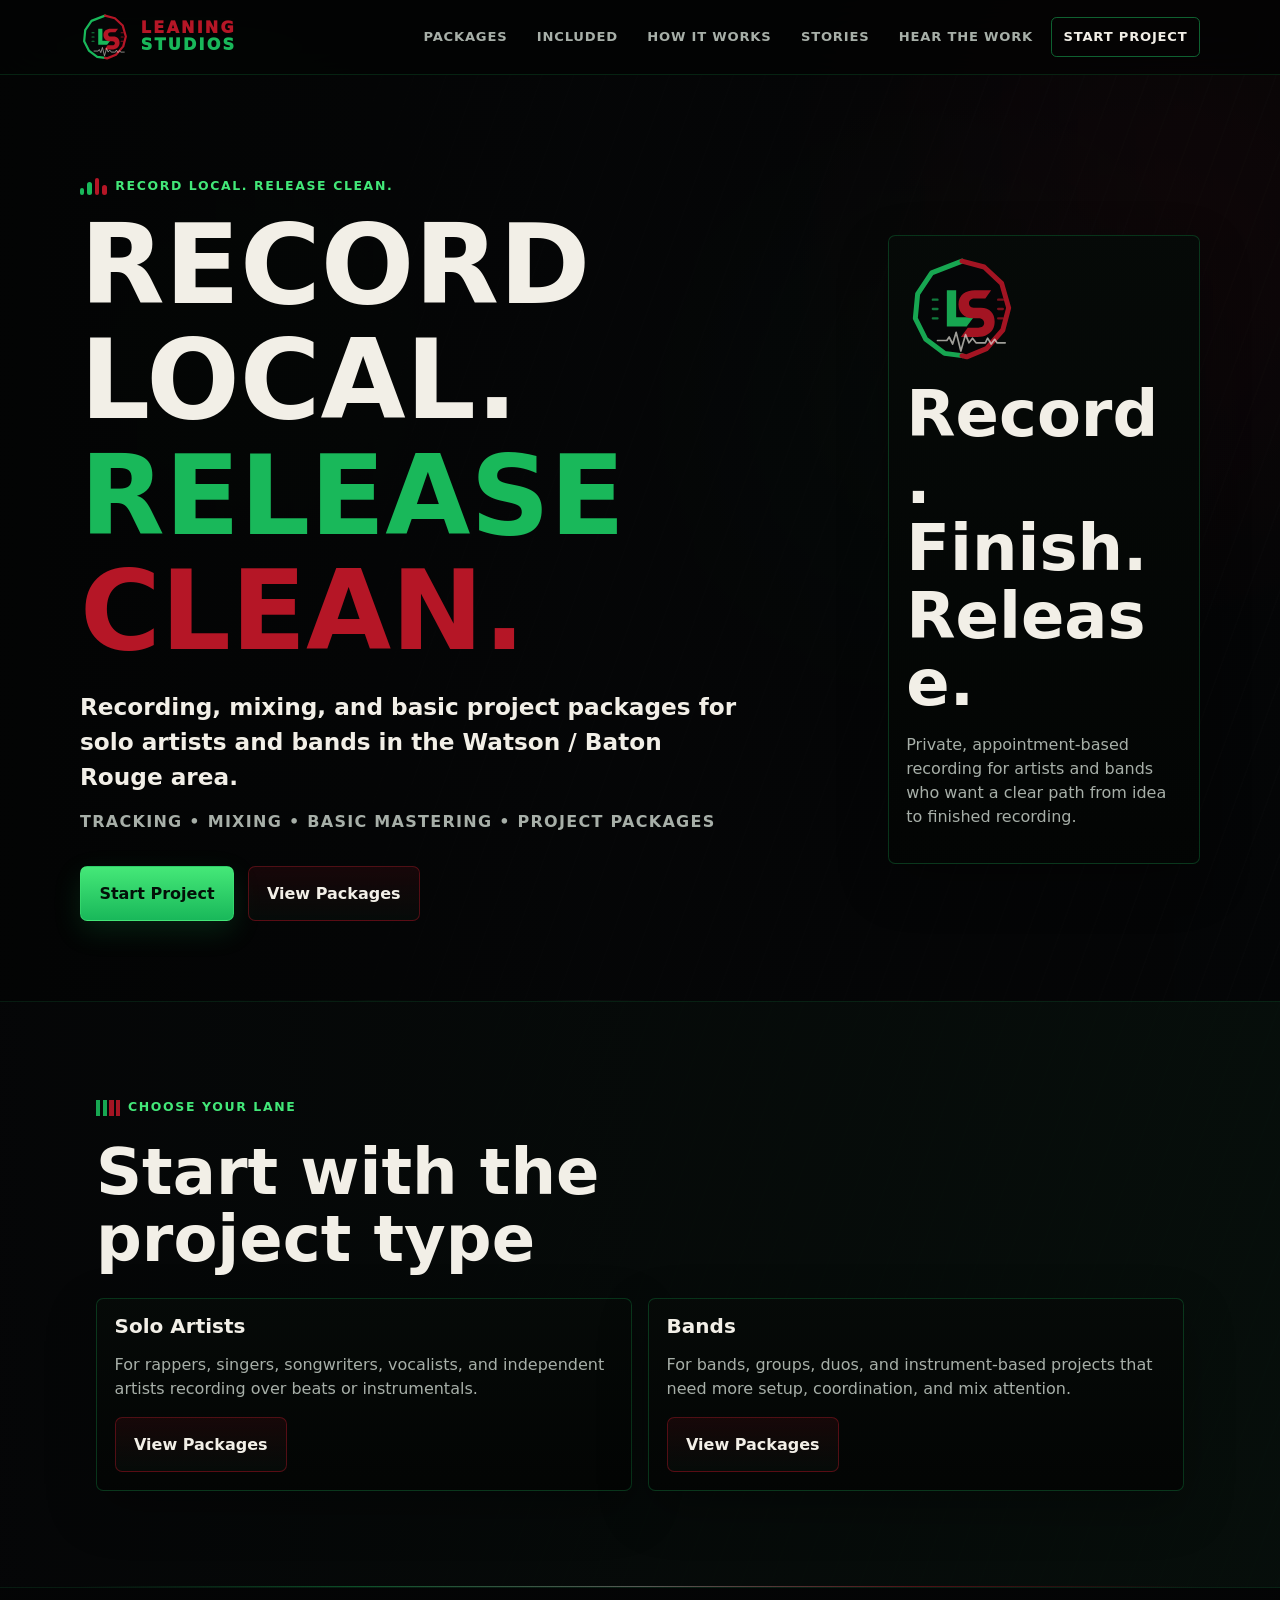
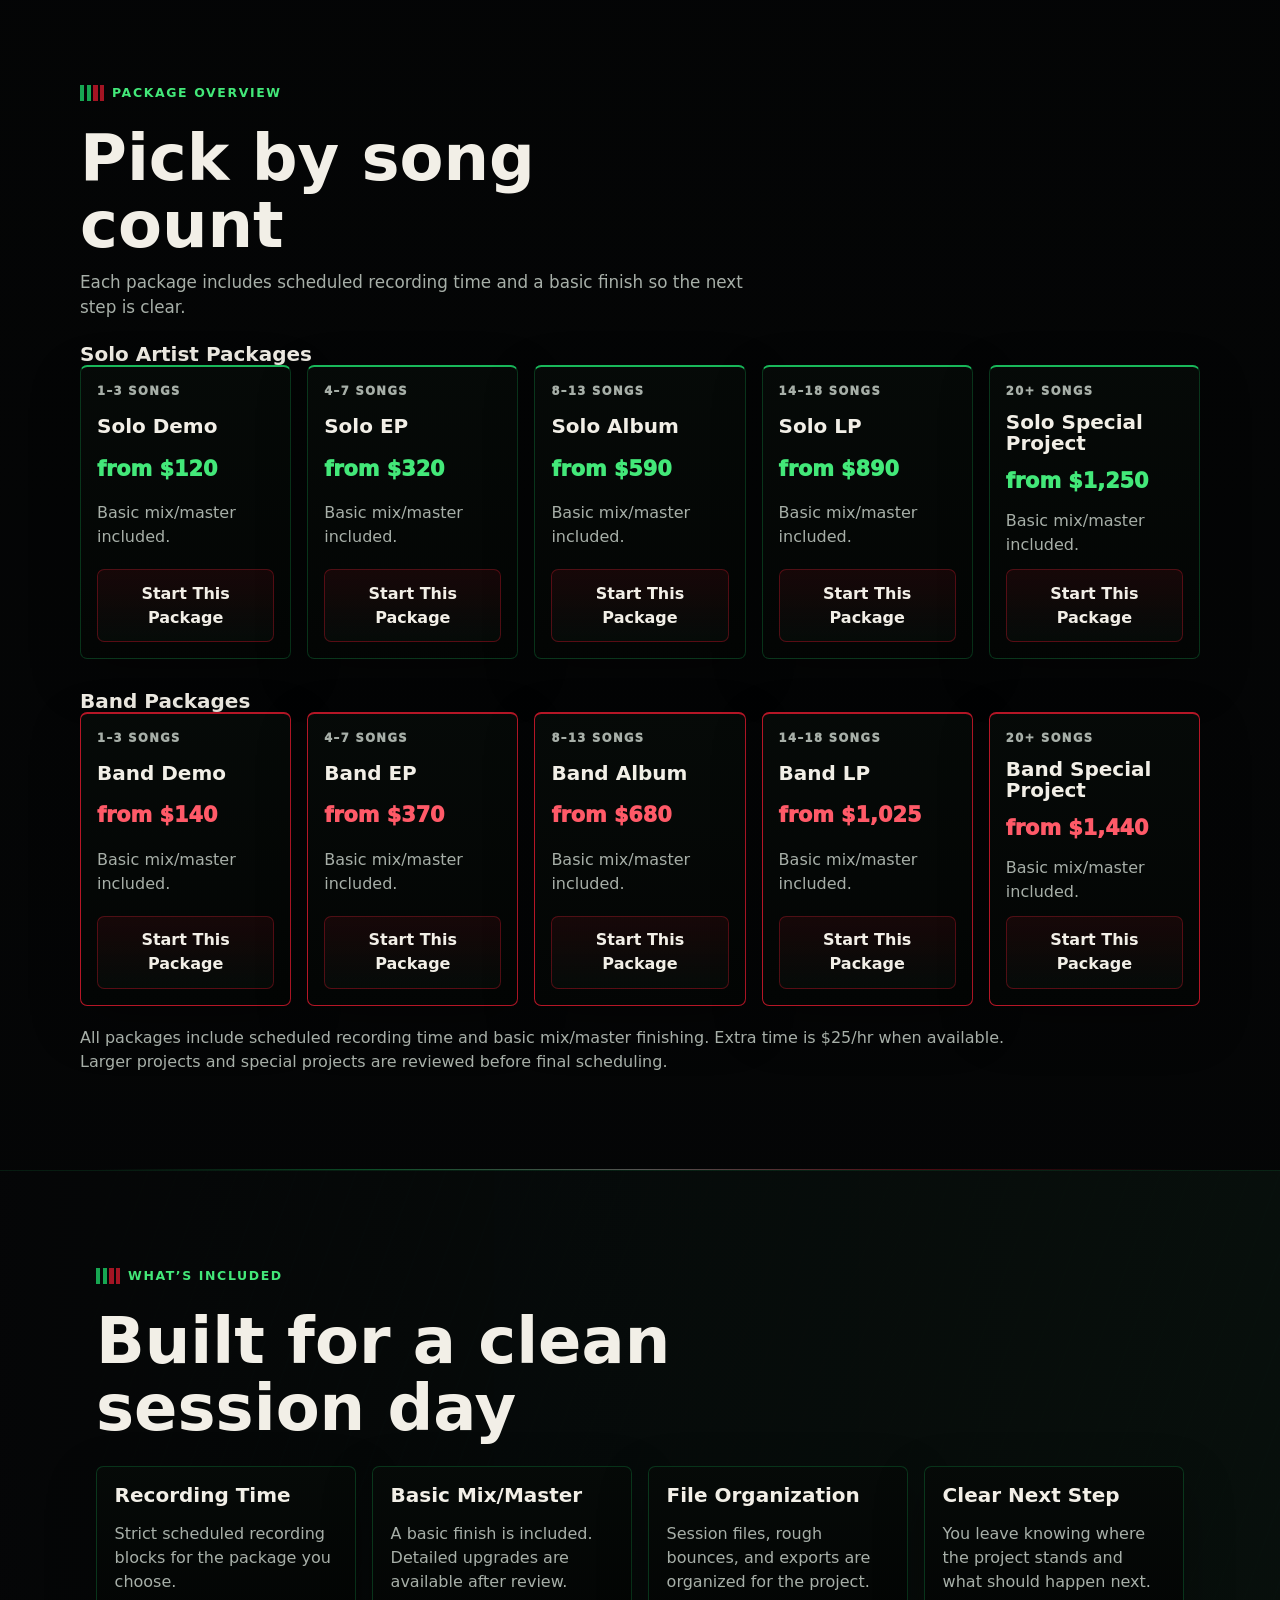
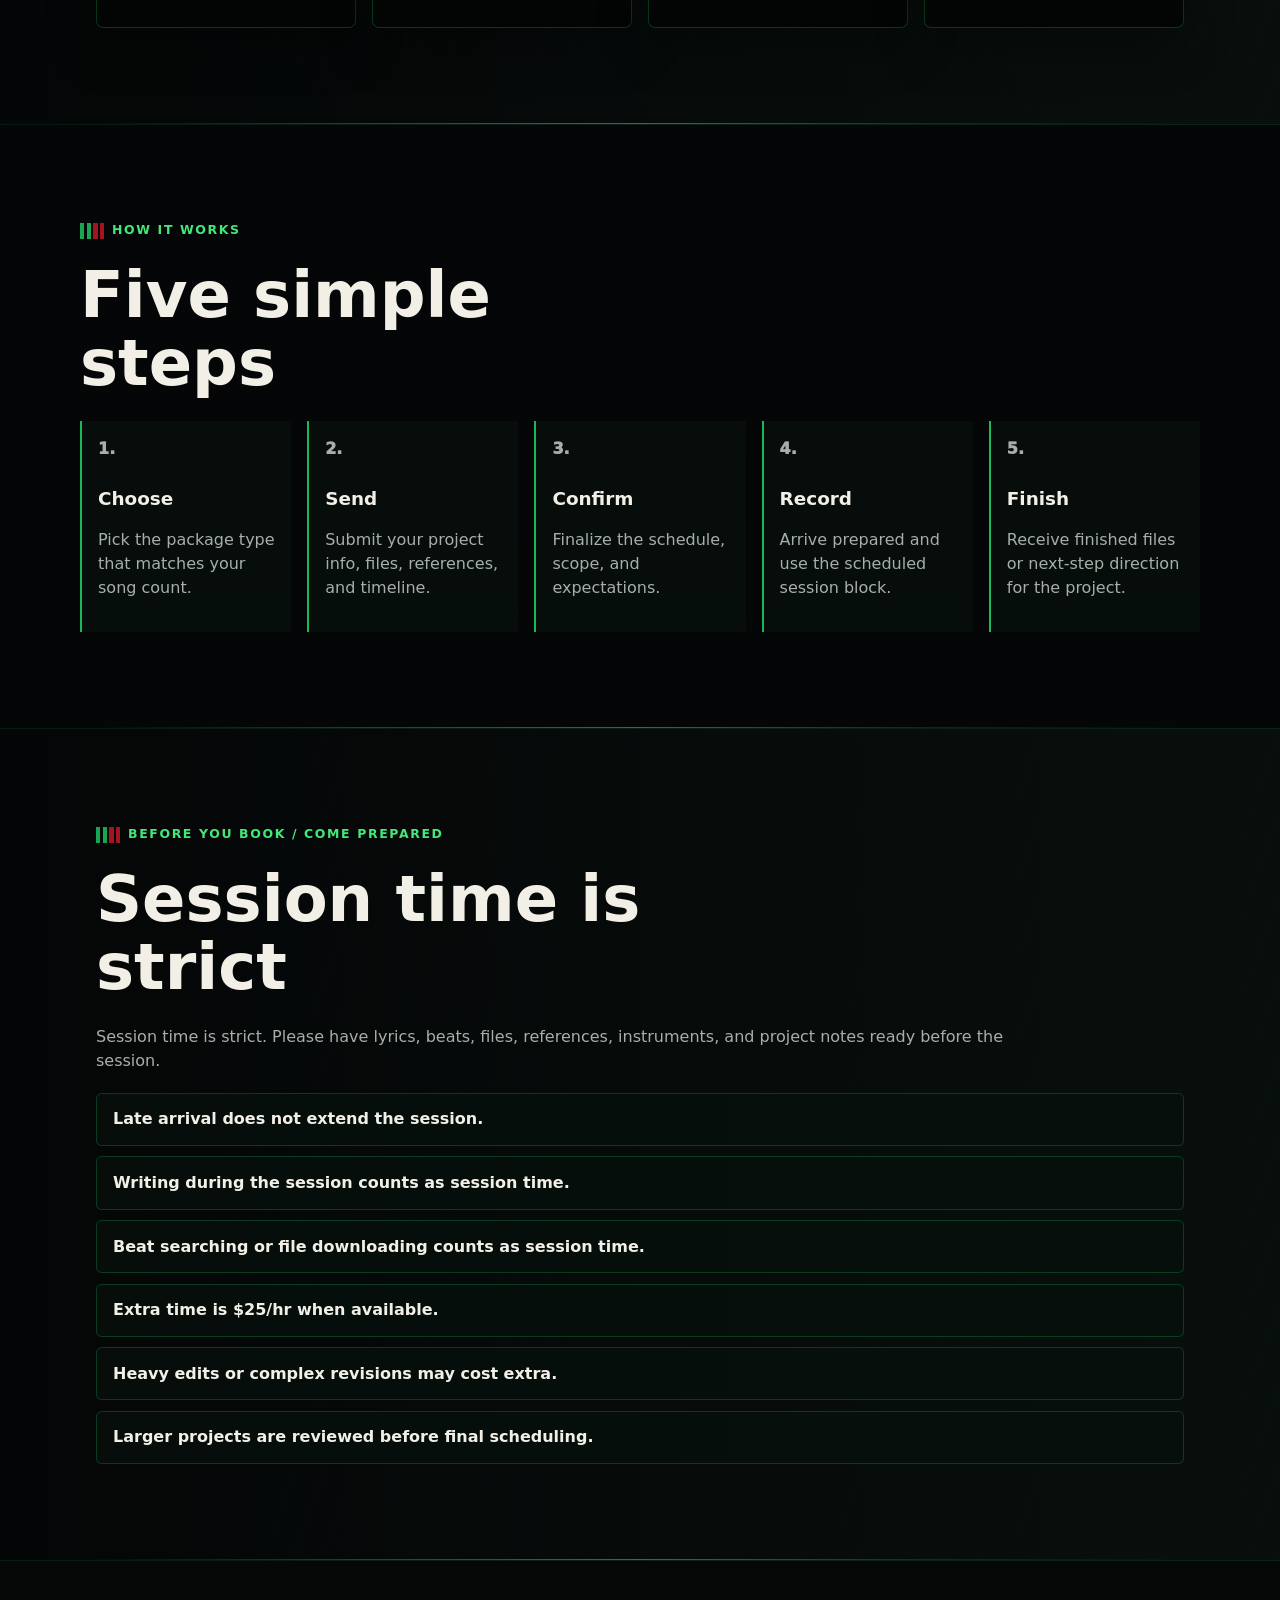
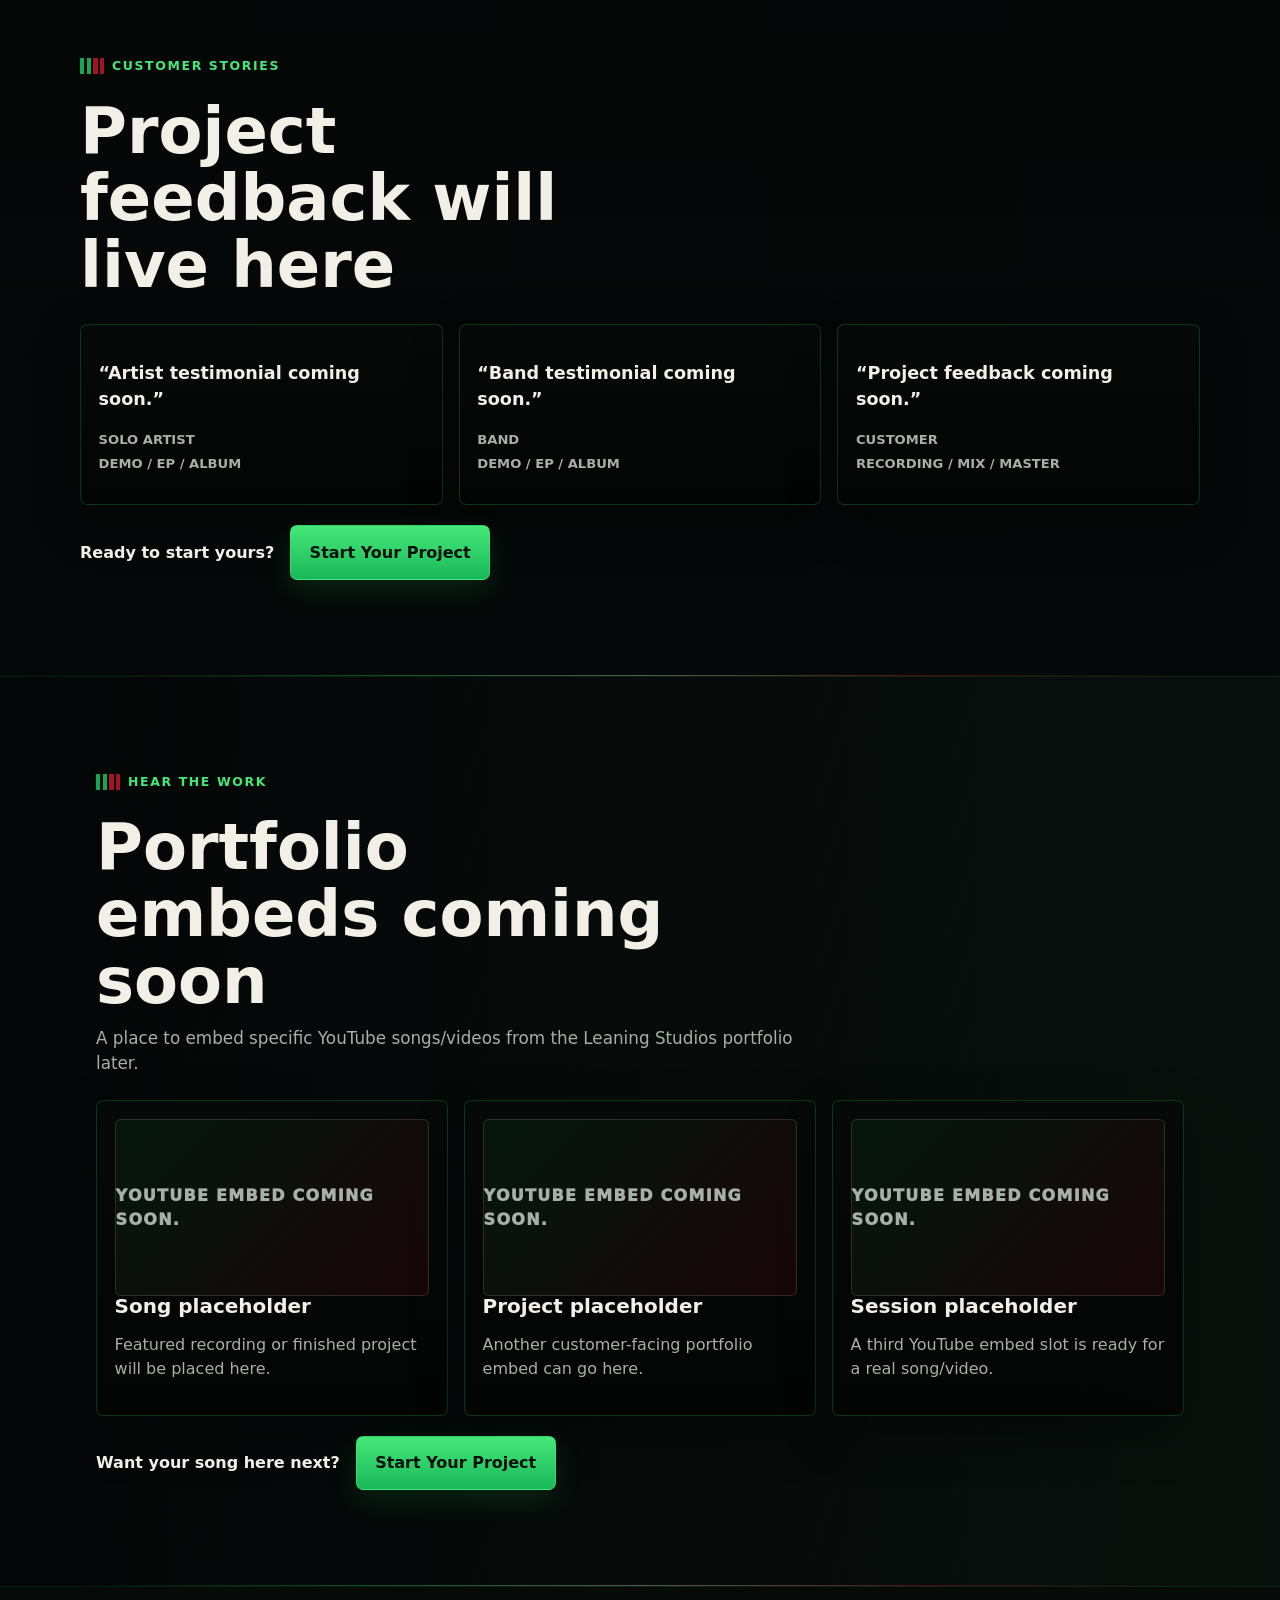
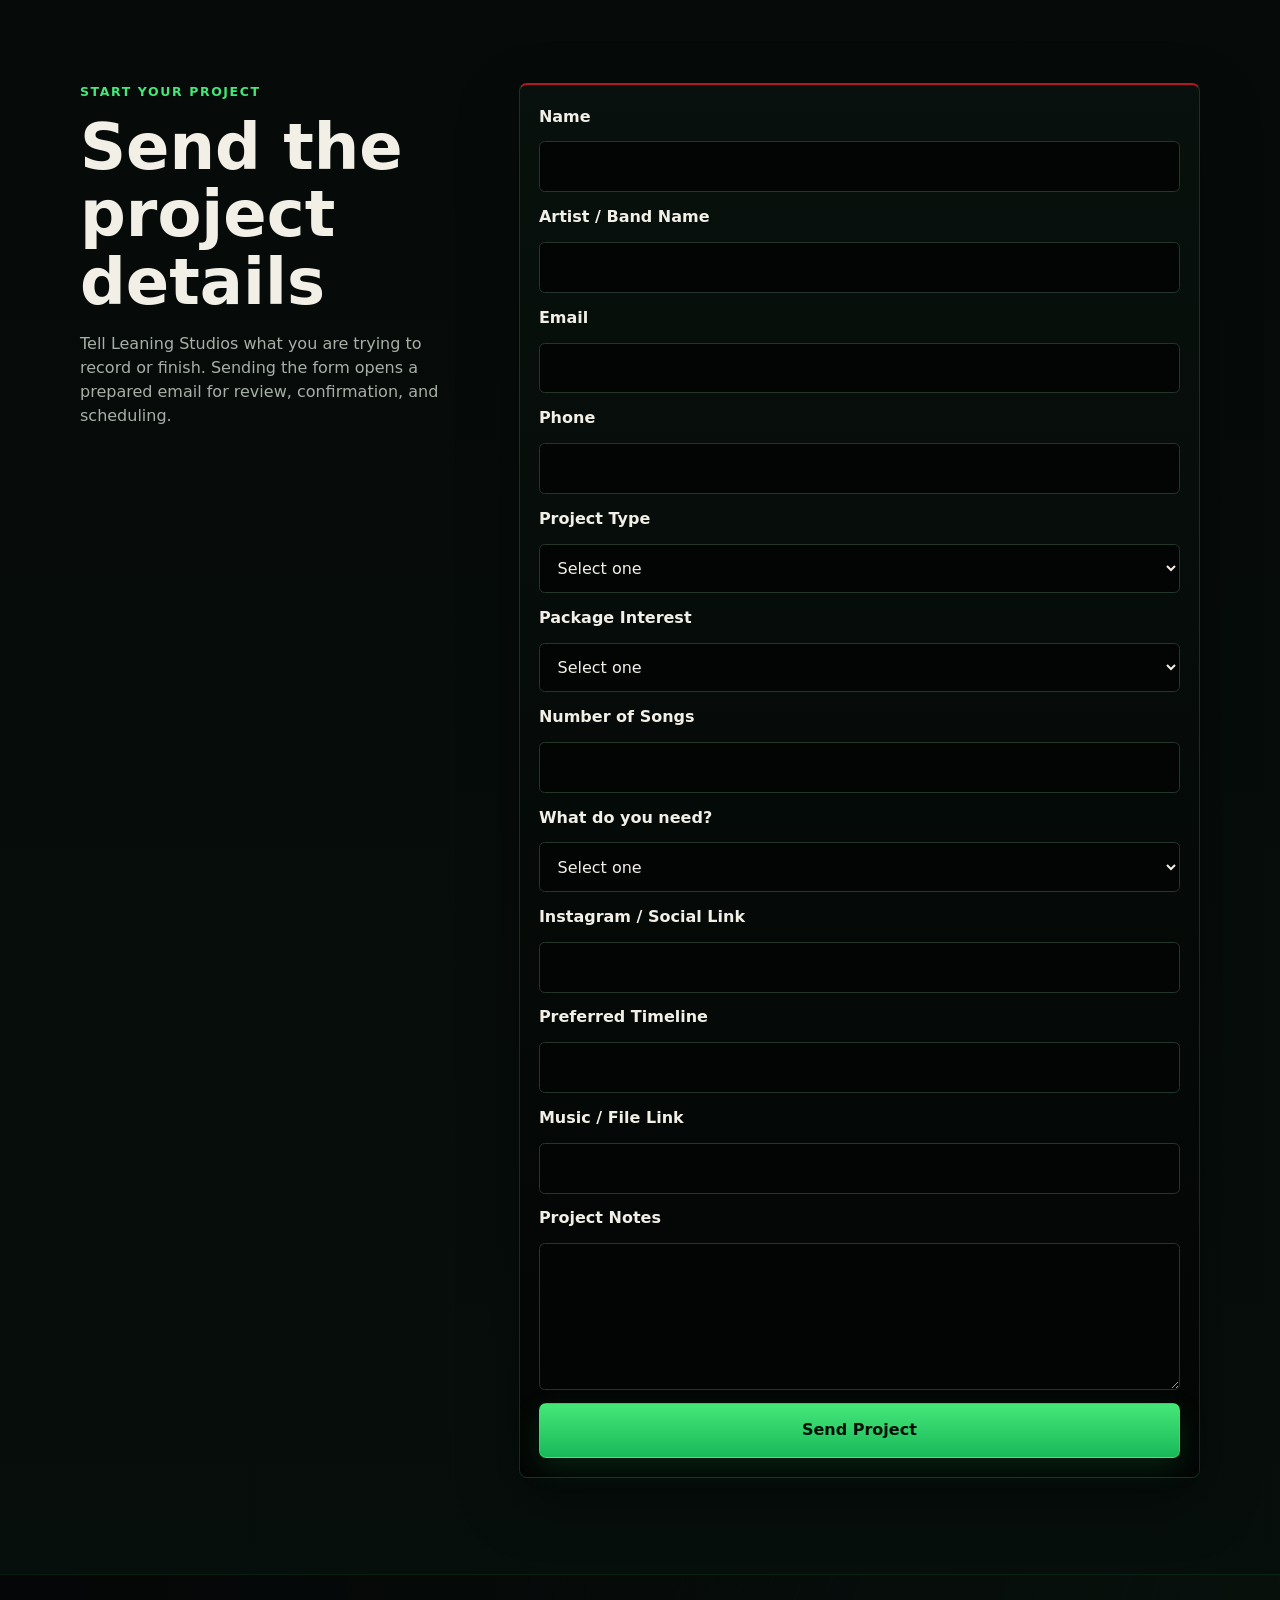
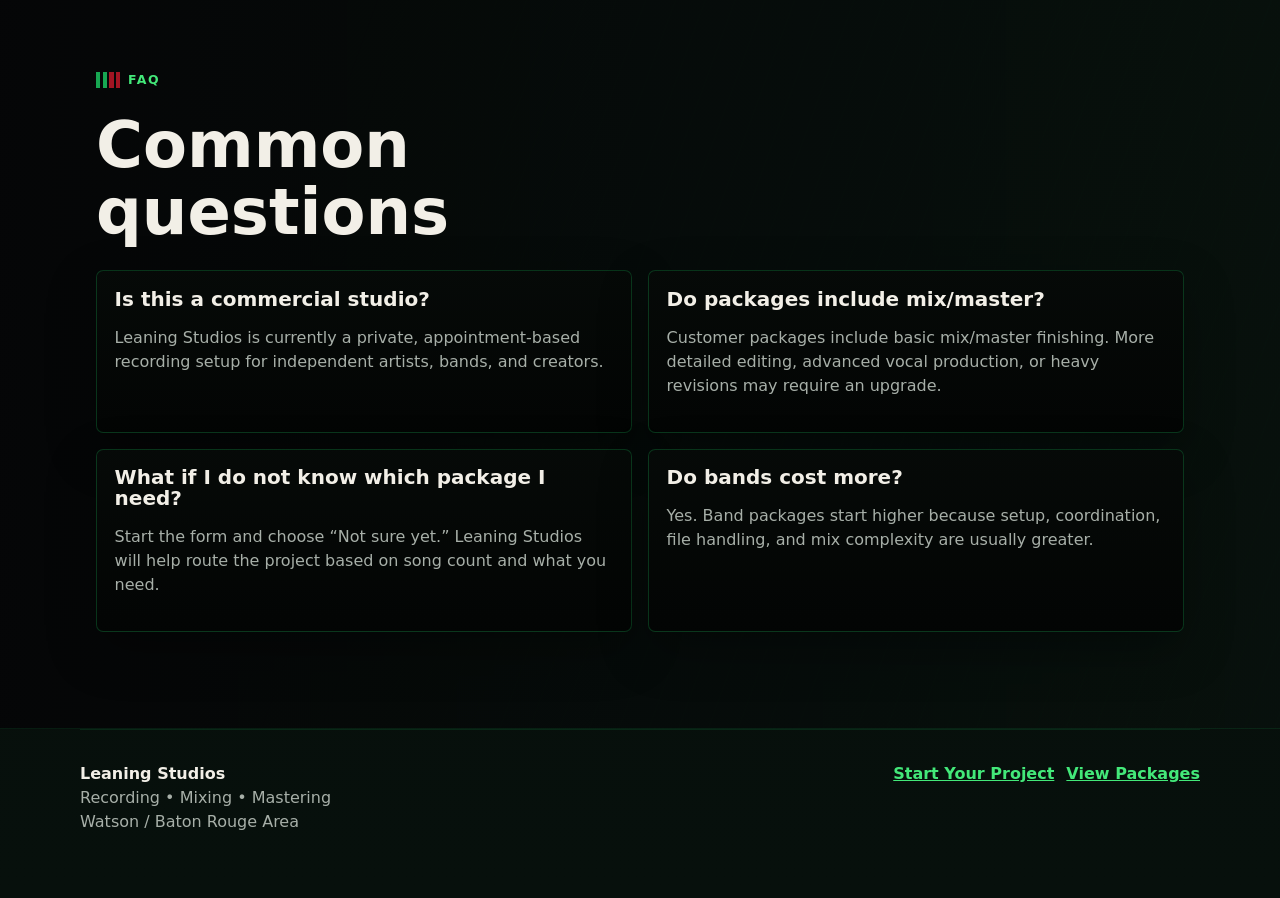
==== commit dfcaf4ce: "Prepare Leaning Studios site for GitHub Pages hosting" ====
--- a/start/index.html
+++ b/start/index.html
@@ -940,10 +940,17 @@
           <div class="start-form-copy">
             <p class="eyebrow">Start Your Project</p>
             <h2 id="form-title">Send the project details</h2>
-            <p class="section-copy">Tell Leaning Studios what you are trying to record or finish. The next step is review, confirmation, and scheduling.</p>
-          </div>
-          <form class="start-form" name="leaning-studios-start-project" method="POST" data-netlify="true">
-            <input type="hidden" name="form-name" value="leaning-studios-start-project">
+            <p class="section-copy">Tell Leaning Studios what you are trying to record or finish. Sending the form opens a prepared email for review, confirmation, and scheduling.</p>
+          </div>
+          <form
+            class="start-form"
+            name="leaning-studios-start-project"
+            method="GET"
+            action="mailto:maggiosproductions@gmail.com"
+            enctype="text/plain"
+            data-mailto-form
+            data-mailto-subject="Leaning Studios start project inquiry"
+          >
 
             <label for="name">Name</label>
             <input id="name" name="name" type="text" autocomplete="name" required>
@@ -1044,5 +1051,6 @@
         <a href="#packages">View Packages</a>
       </nav>
     </footer>
+    <script src="/script.js?v=0.1.0.13-prehost" defer></script>
   </body>
 </html>
--- a/styles.css
+++ b/styles.css
@@ -324,44 +324,45 @@
   font-weight: 700;
 }
 
-.level-meter {
-  display: grid;
-  grid-template-columns: repeat(6, 1fr);
-  align-items: end;
-  gap: 0.55rem;
+.hero-carousel {
+  position: relative;
+  overflow: hidden;
+  width: 100%;
   height: 16rem;
-  padding: 1rem;
   border-radius: 0.4rem;
+  border: 1px solid rgba(242, 239, 231, 0.12);
   background: #030504;
 }
 
-.level-meter span {
-  border-radius: 0.2rem 0.2rem 0 0;
-  background: linear-gradient(180deg, var(--signal-red), #88202c 42%, var(--signal-green) 72%);
-}
-
-.level-meter span:nth-child(1) {
-  height: 45%;
-}
-
-.level-meter span:nth-child(2) {
-  height: 68%;
-}
-
-.level-meter span:nth-child(3) {
-  height: 82%;
-}
-
-.level-meter span:nth-child(4) {
-  height: 58%;
-}
-
-.level-meter span:nth-child(5) {
-  height: 76%;
-}
-
-.level-meter span:nth-child(6) {
-  height: 39%;
+.hero-carousel::after {
+  content: "";
+  position: absolute;
+  inset: 0;
+  pointer-events: none;
+  background:
+    linear-gradient(180deg, rgba(5, 6, 7, 0.08), rgba(5, 6, 7, 0.38)),
+    linear-gradient(90deg, rgba(25, 184, 90, 0.12), transparent 34%, transparent 66%, rgba(181, 22, 38, 0.14));
+}
+
+.hero-carousel-slide {
+  position: absolute;
+  inset: 0;
+  width: 100%;
+  height: 100%;
+  object-fit: cover;
+  opacity: 0;
+  transition: opacity 900ms ease;
+  filter: saturate(0.88) contrast(1.04) brightness(0.78);
+}
+
+.hero-carousel-slide.is-active {
+  opacity: 1;
+}
+
+@media (prefers-reduced-motion: reduce) {
+  .hero-carousel-slide {
+    transition: none;
+  }
 }
 
 .content-section,
@@ -408,7 +409,7 @@
 }
 
 .path-grid {
-  grid-template-columns: repeat(3, minmax(0, 1fr));
+  grid-template-columns: repeat(4, minmax(0, 1fr));
 }
 
 .path-card,
@@ -452,13 +453,219 @@
   padding: 1.2rem;
 }
 
+.pillar-card {
+  display: grid;
+  gap: 0.9rem;
+  align-content: start;
+}
+
 .service-card p {
   margin: 0.85rem 0 0;
   color: var(--muted);
 }
 
+.pillar-card p {
+  margin: 0;
+}
+
+.pillar-card ul {
+  display: grid;
+  gap: 0.45rem;
+  padding: 0;
+  margin: 0;
+  color: var(--muted);
+  list-style: none;
+}
+
+.pillar-card li {
+  position: relative;
+  padding-left: 1rem;
+  font-size: 0.95rem;
+  line-height: 1.35;
+}
+
+.pillar-card li::before {
+  content: "";
+  position: absolute;
+  left: 0;
+  top: 0.62em;
+  width: 0.4rem;
+  height: 0.4rem;
+  border-radius: 999px;
+  background: var(--accent);
+  box-shadow: 0 0 12px rgba(25, 184, 90, 0.28);
+}
+
+.pillar-card .button {
+  align-self: end;
+  margin-top: 0.25rem;
+}
+
+.pillar-actions {
+  display: grid;
+  gap: 0.7rem;
+  align-self: end;
+}
+
+.text-link {
+  color: var(--accent-strong);
+  font-weight: 850;
+}
+
+.support-photo-row {
+  display: grid;
+  gap: 1rem;
+  grid-template-columns: repeat(2, minmax(0, 1fr));
+  margin-top: 1.5rem;
+}
+
+.studio-photo-card {
+  position: relative;
+  overflow: hidden;
+  min-height: 16rem;
+  margin: 0;
+  border: 1px solid var(--green-border);
+  border-radius: 0.5rem;
+  background: #030504;
+  box-shadow: 0 18px 50px rgba(0, 0, 0, 0.28);
+}
+
+.studio-photo-card::after {
+  content: "";
+  position: absolute;
+  inset: 0;
+  pointer-events: none;
+  background:
+    linear-gradient(180deg, rgba(5, 6, 7, 0.04) 0%, rgba(5, 6, 7, 0.54) 100%),
+    linear-gradient(90deg, rgba(25, 184, 90, 0.1), rgba(181, 22, 38, 0.08));
+}
+
+.studio-photo-card img {
+  width: 100%;
+  height: 100%;
+  min-height: inherit;
+  object-fit: cover;
+  filter: saturate(0.92) contrast(1.03) brightness(0.82);
+}
+
+.studio-photo-card figcaption {
+  position: absolute;
+  left: 0.85rem;
+  right: 0.85rem;
+  bottom: 0.85rem;
+  z-index: 1;
+  color: var(--text);
+  font-size: 0.82rem;
+  font-weight: 950;
+  letter-spacing: 0.12em;
+  text-transform: uppercase;
+}
+
+.proof-section {
+  padding-bottom: clamp(2rem, 5vw, 4rem);
+}
+
+.feedback-section {
+  padding-top: 0;
+}
+
+.media-card-grid,
+.testimonial-grid {
+  display: grid;
+  gap: 1rem;
+}
+
+.media-card-grid {
+  grid-template-columns: repeat(3, minmax(0, 1fr));
+}
+
+.video-card-grid {
+  grid-template-columns: repeat(2, minmax(0, 1fr));
+}
+
+.testimonial-grid {
+  grid-template-columns: repeat(3, minmax(0, 1fr));
+}
+
+.media-card,
+.testimonial-card {
+  display: grid;
+  gap: 0.9rem;
+  align-content: start;
+  border: 1px solid var(--green-border);
+  border-radius: 0.5rem;
+  background: linear-gradient(180deg, rgba(11, 21, 16, 0.94), rgba(7, 13, 10, 0.92));
+  box-shadow: 0 18px 50px rgba(0, 0, 0, 0.28);
+}
+
+.media-card {
+  min-height: 13rem;
+  padding: 1.1rem;
+  border-top: 2px solid var(--accent);
+}
+
+.video-card-grid .media-card {
+  min-height: 0;
+}
+
+.media-card:nth-child(2),
+.testimonial-card:nth-child(2) {
+  border-top-color: var(--signal-red);
+}
+
+.media-card .button {
+  align-self: end;
+}
+
+.video-frame {
+  position: relative;
+  overflow: hidden;
+  aspect-ratio: 16 / 9;
+  border: 1px solid rgba(242, 239, 231, 0.12);
+  border-radius: 0.4rem;
+  background:
+    linear-gradient(135deg, rgba(25, 184, 90, 0.11), rgba(181, 22, 38, 0.12)),
+    #020303;
+}
+
+.video-frame iframe {
+  position: absolute;
+  inset: 0;
+  width: 100%;
+  height: 100%;
+  border: 0;
+}
+
+.card-kicker,
+.testimonial-meta {
+  margin: 0;
+  color: var(--muted);
+  font-size: 0.78rem;
+  font-weight: 950;
+  letter-spacing: 0.12em;
+  text-transform: uppercase;
+}
+
+.testimonial-card {
+  padding: 1.1rem;
+  border-top: 2px solid var(--accent);
+}
+
+.testimonial-card blockquote {
+  margin: 0;
+  color: var(--text);
+  font-size: 1rem;
+  line-height: 1.5;
+}
+
+.testimonial-name {
+  margin: 0;
+  color: var(--text);
+  font-weight: 950;
+}
+
 .rate-grid {
-  grid-template-columns: repeat(3, minmax(0, 1fr));
+  grid-template-columns: repeat(4, minmax(0, 1fr));
 }
 
 .rate-card {
@@ -639,11 +846,6 @@
   background: rgba(25, 184, 90, 0.075);
   color: var(--text);
   font-weight: 800;
-}
-
-.netlify-hidden,
-.bot-field {
-  display: none;
 }
 
 .contact-form input,
@@ -712,11 +914,25 @@
   gap: 0.85rem;
 }
 
+.form-helper {
+  margin: 0;
+  color: var(--muted);
+  font-size: 0.95rem;
+}
+
 .js .package-group {
   display: none;
 }
 
 .js .package-group.is-active {
+  display: grid;
+}
+
+.js .audio-support-fields {
+  display: none;
+}
+
+.js .audio-support-fields.is-active {
   display: grid;
 }
 
@@ -818,6 +1034,156 @@
   font-size: 1.12rem;
 }
 
+.support-hero {
+  position: relative;
+  isolation: isolate;
+  display: grid;
+  grid-template-columns: minmax(0, 1fr) minmax(280px, 0.42fr);
+  gap: clamp(1.5rem, 5vw, 4rem);
+  align-items: center;
+  width: min(1120px, calc(100% - 2rem));
+  min-height: calc(72svh - 76px);
+  margin: 0 auto;
+  padding: clamp(4rem, 9vw, 7rem) 0 clamp(3rem, 7vw, 5rem);
+}
+
+.support-hero::before {
+  content: "";
+  position: absolute;
+  inset: 0;
+  left: 50%;
+  z-index: -1;
+  width: 100vw;
+  transform: translateX(-50%);
+  background:
+    linear-gradient(90deg, rgba(5, 6, 7, 0.98) 0%, rgba(5, 6, 7, 0.9) 58%, rgba(5, 6, 7, 0.96) 100%),
+    radial-gradient(circle at 82% 28%, rgba(181, 22, 38, 0.16), transparent 22rem),
+    radial-gradient(circle at 18% 12%, rgba(25, 184, 90, 0.18), transparent 25rem),
+    url("assets/images/dark-neon-bg.jpg") center right / cover no-repeat;
+}
+
+.support-rule,
+.support-package-card {
+  border: 1px solid var(--green-border);
+  border-radius: 0.5rem;
+  background: linear-gradient(180deg, rgba(11, 21, 16, 0.95), rgba(7, 13, 10, 0.92));
+  box-shadow: var(--shadow);
+}
+
+.support-rule {
+  padding: 1.2rem;
+  border-color: var(--red-border);
+}
+
+.support-rule strong {
+  display: block;
+  color: var(--signal-red);
+  font-size: 0.86rem;
+  font-weight: 950;
+  letter-spacing: 0.12em;
+  text-transform: uppercase;
+}
+
+.support-rule p {
+  margin: 0.85rem 0 0;
+  color: var(--text);
+  font-weight: 800;
+}
+
+.support-intro .section-heading p:not(.eyebrow),
+.support-cta .section-heading p:not(.eyebrow) {
+  max-width: 58rem;
+}
+
+.support-package-grid {
+  display: grid;
+  grid-template-columns: repeat(3, minmax(0, 1fr));
+  gap: 1rem;
+}
+
+.support-package-card {
+  display: grid;
+  gap: 0.9rem;
+  align-content: start;
+  padding: 1.2rem;
+  border-top: 2px solid var(--accent);
+}
+
+.support-package-card:nth-child(2) {
+  border-top-color: var(--signal-red);
+}
+
+.package-kicker {
+  margin: 0;
+  color: var(--muted);
+  font-size: 0.78rem;
+  font-weight: 950;
+  letter-spacing: 0.12em;
+  text-transform: uppercase;
+}
+
+.support-price {
+  margin: 0;
+  color: var(--accent-strong);
+  font-size: 1.35rem;
+  font-weight: 950;
+  line-height: 1.1;
+}
+
+.support-package-card:nth-child(2) .support-price {
+  color: #ff5a68;
+}
+
+.support-package-card p:not(.package-kicker):not(.support-price) {
+  margin: 0;
+  color: var(--muted);
+}
+
+.support-package-card ul {
+  display: grid;
+  gap: 0.45rem;
+  padding: 0;
+  margin: 0;
+  color: var(--muted);
+  list-style: none;
+}
+
+.support-package-card li {
+  position: relative;
+  padding-left: 1rem;
+  font-size: 0.95rem;
+  line-height: 1.35;
+}
+
+.support-package-card li::before {
+  content: "";
+  position: absolute;
+  left: 0;
+  top: 0.62em;
+  width: 0.38rem;
+  height: 0.38rem;
+  border-radius: 999px;
+  background: var(--accent);
+}
+
+.support-note {
+  padding: 0.85rem;
+  border: 1px solid var(--red-border);
+  border-radius: 0.4rem;
+  background: rgba(181, 22, 38, 0.08);
+  color: var(--text) !important;
+  font-weight: 800;
+}
+
+.support-cta {
+  display: grid;
+  gap: 1rem;
+}
+
+.support-cta .button {
+  justify-self: start;
+}
+
 .site-footer {
   display: flex;
   justify-content: space-between;
@@ -854,6 +1220,17 @@
 .site-footer a {
   color: var(--accent-strong);
   font-weight: 800;
+}
+
+.footer-links {
+  display: grid;
+  gap: 0.35rem;
+  text-align: right;
+}
+
+.footer-links span {
+  color: var(--text);
+  font-weight: 900;
 }
 
 .mobile-sticky {
@@ -884,11 +1261,13 @@
   }
 
   .hero,
+  .support-hero,
   .contact-section {
     grid-template-columns: 1fr;
   }
 
-  .hero {
+  .hero,
+  .support-hero {
     min-height: auto;
   }
 
@@ -904,6 +1283,11 @@
 
   .path-grid,
   .rate-grid,
+  .media-card-grid,
+  .video-card-grid,
+  .testimonial-grid,
+  .support-package-grid,
+  .support-photo-row,
   .support-list {
     grid-template-columns: 1fr;
   }
@@ -969,6 +1353,7 @@
   }
 
   .hero,
+  .support-hero,
   .content-section,
   .contact-section,
   .site-footer {
@@ -1017,6 +1402,10 @@
   }
 
   .site-footer address {
+    text-align: left;
+  }
+
+  .footer-links {
     text-align: left;
   }
 
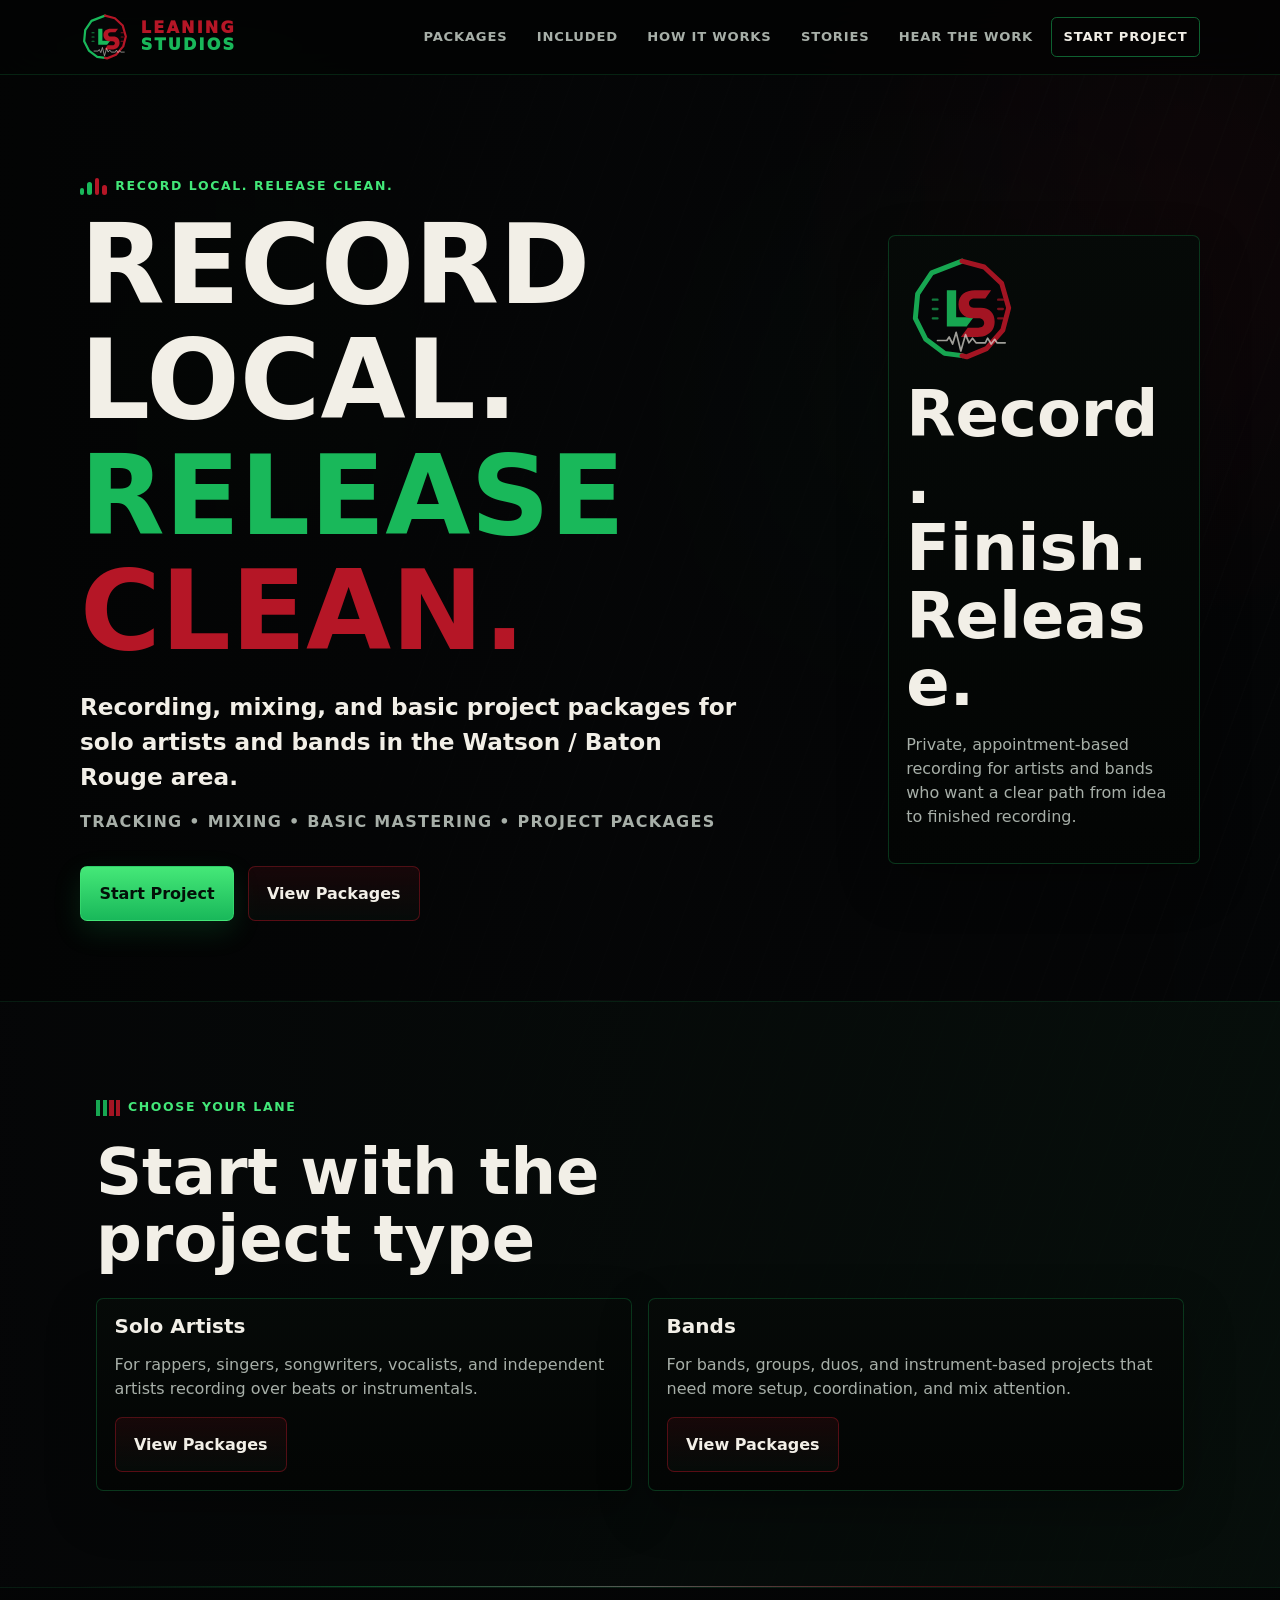
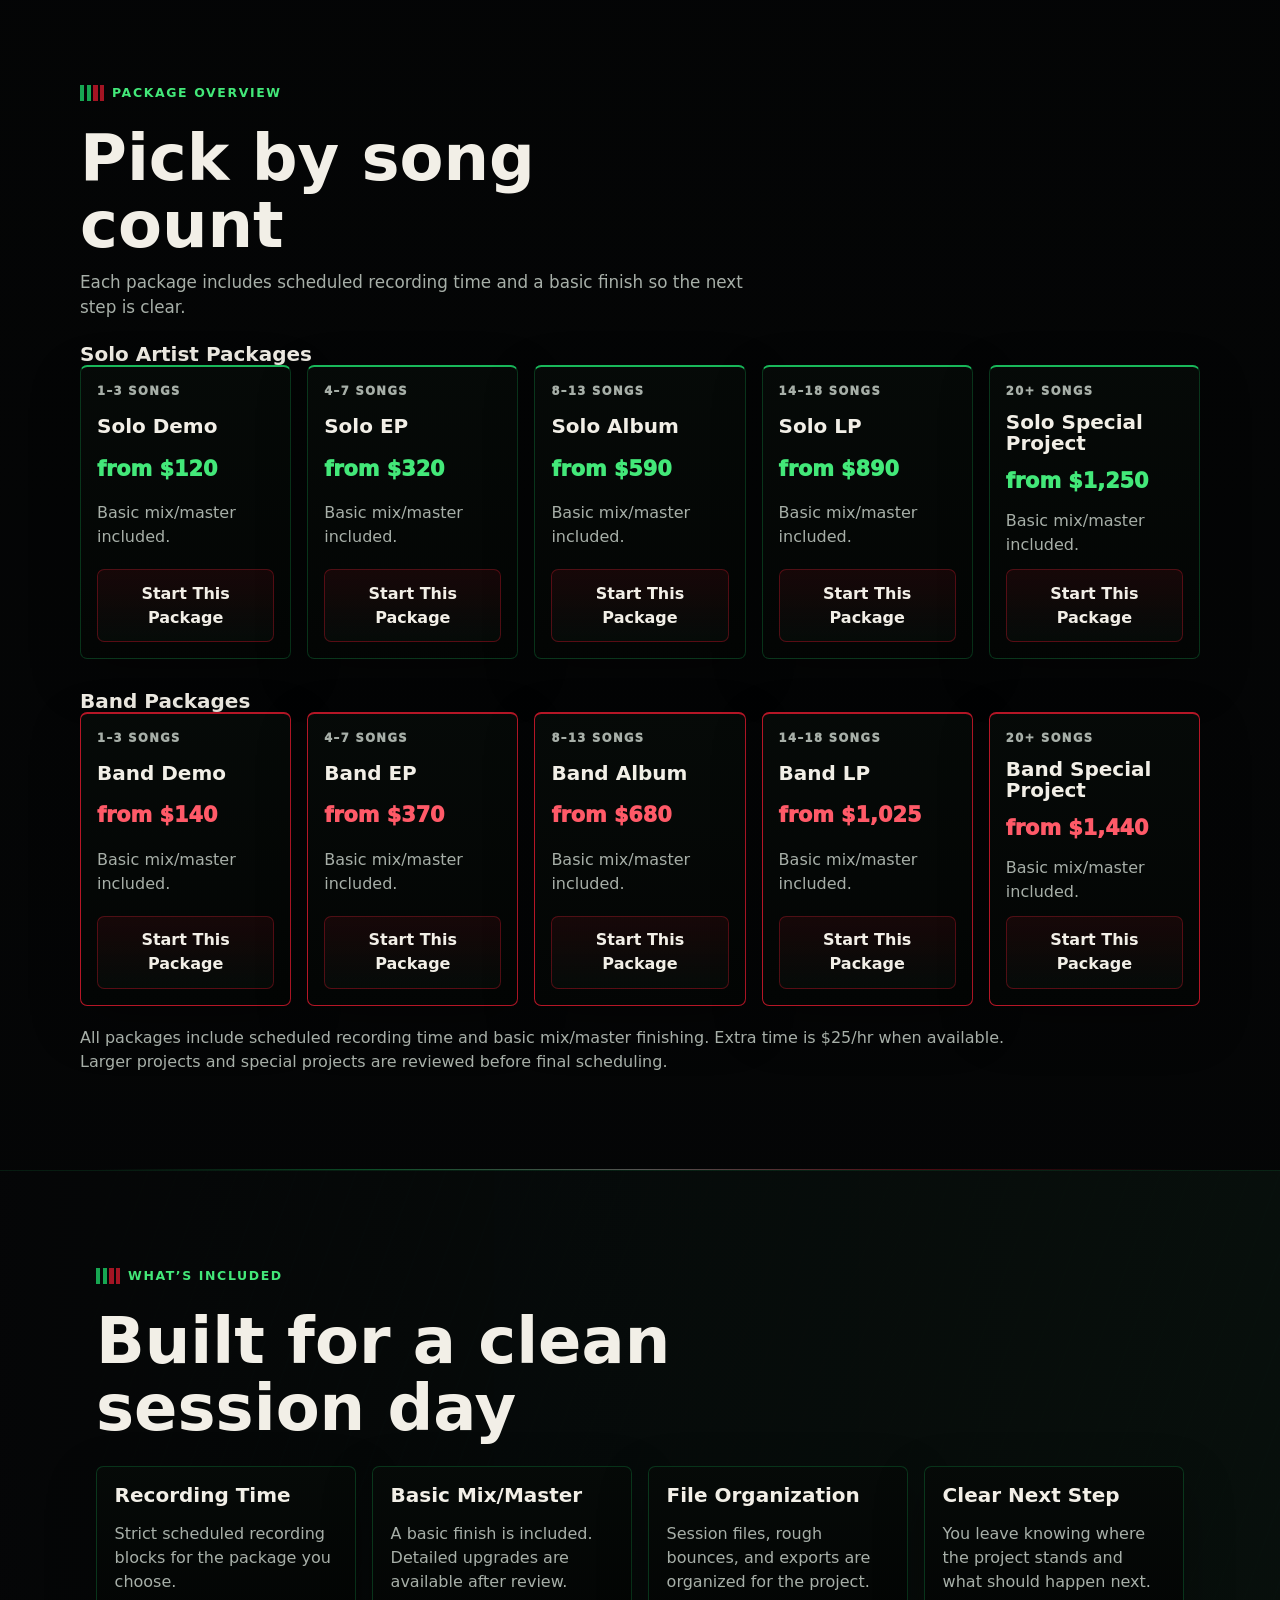
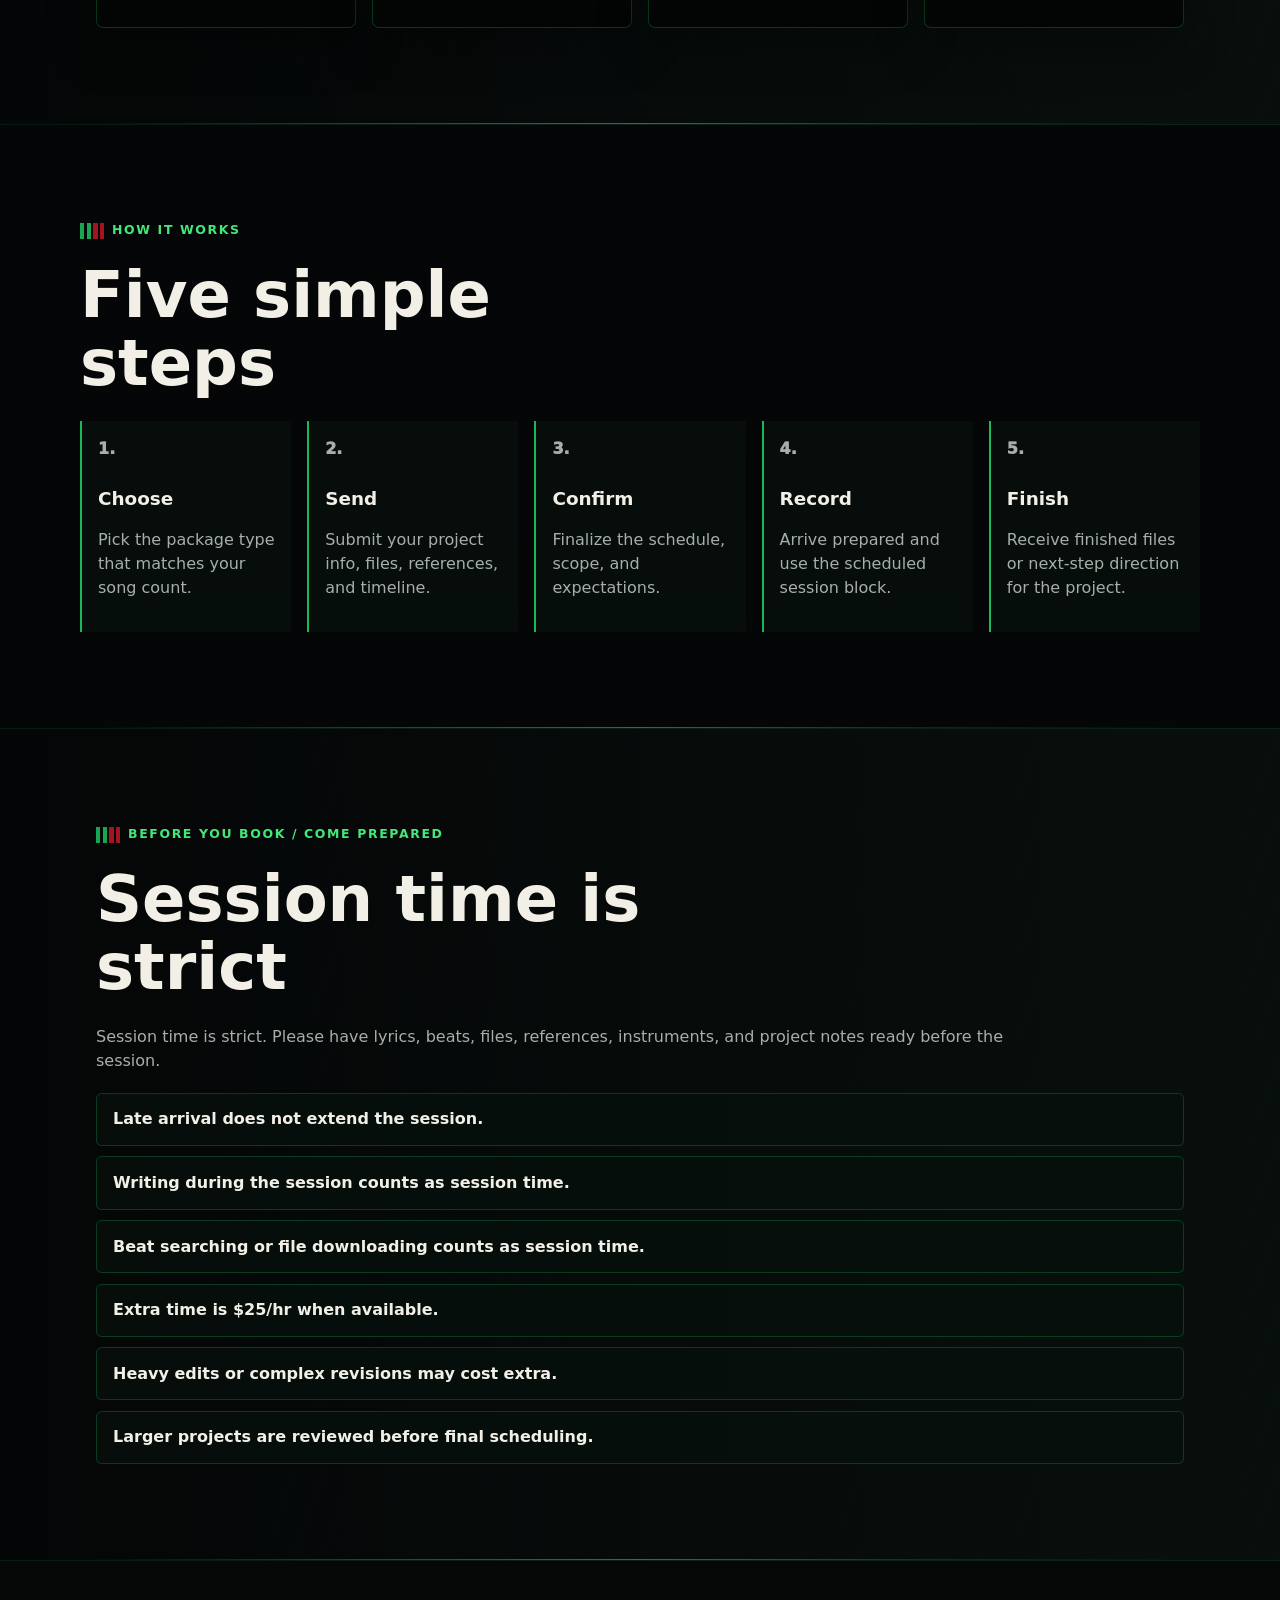
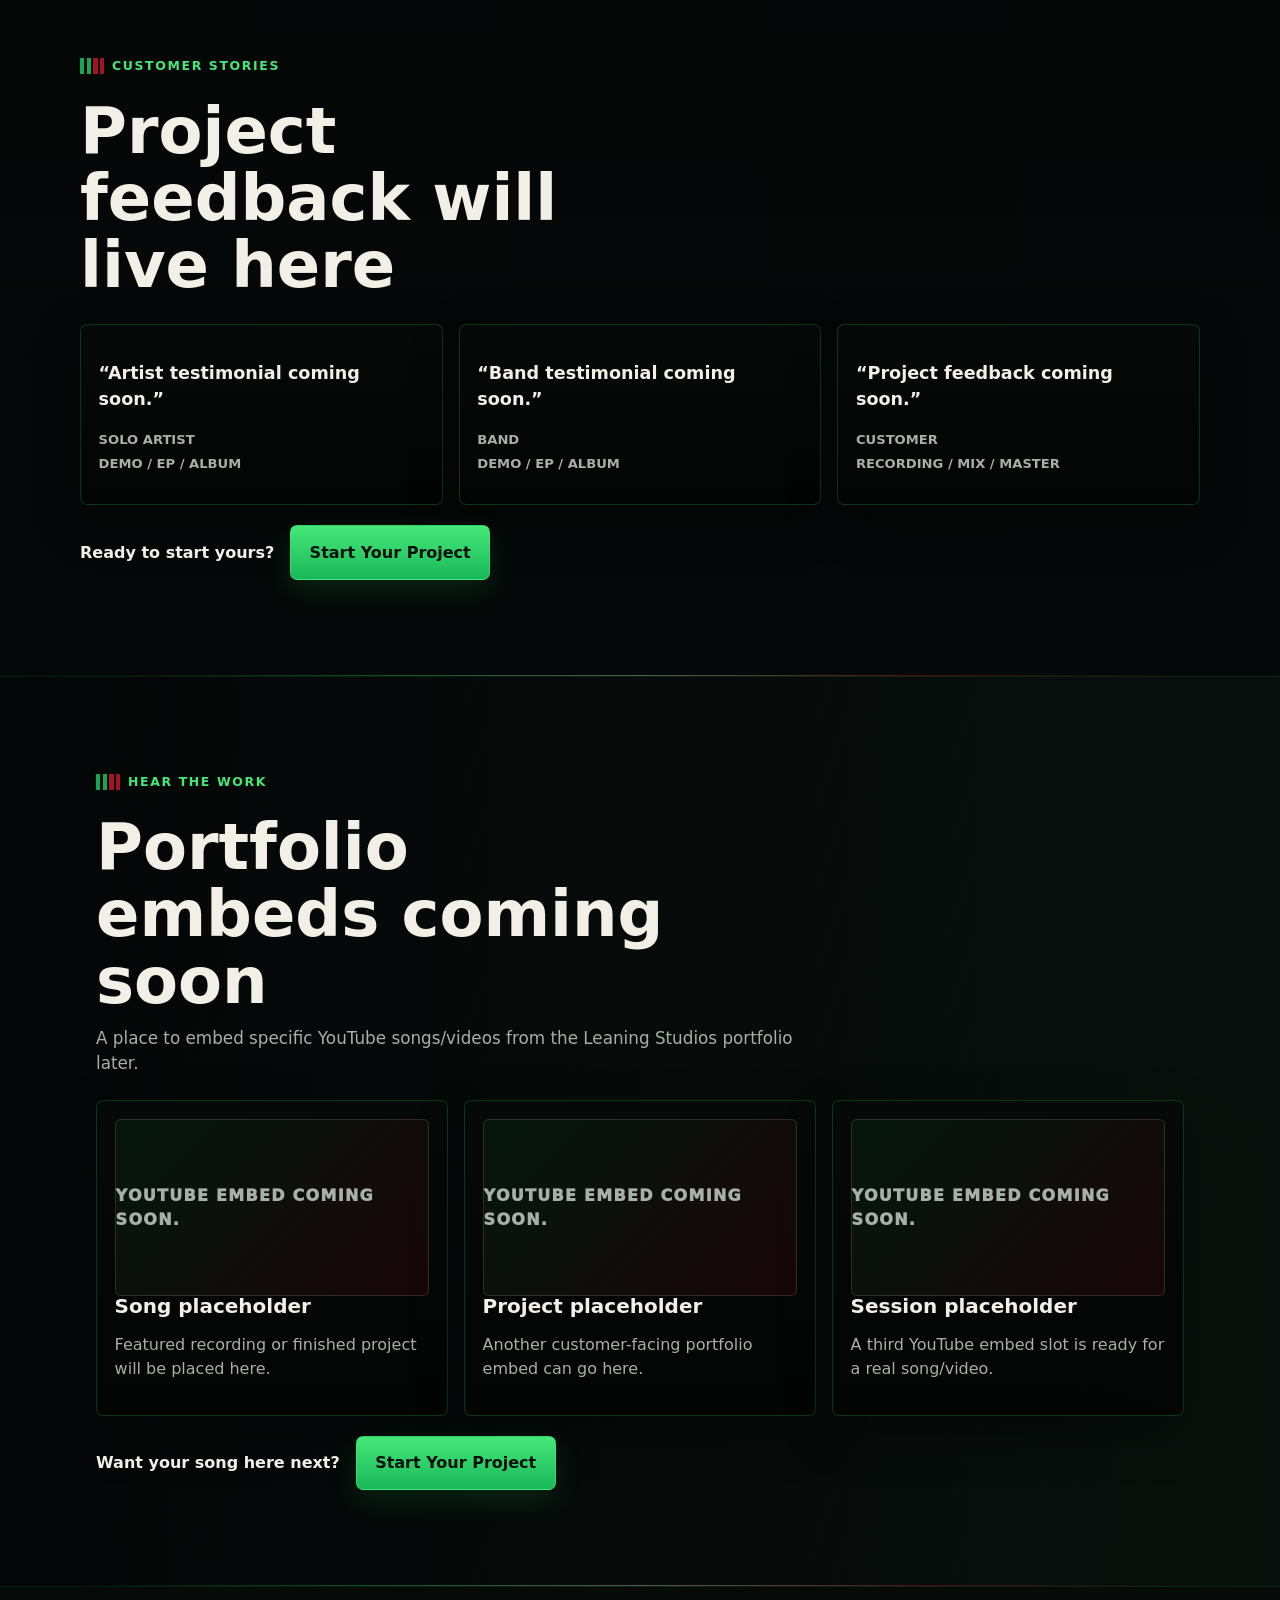
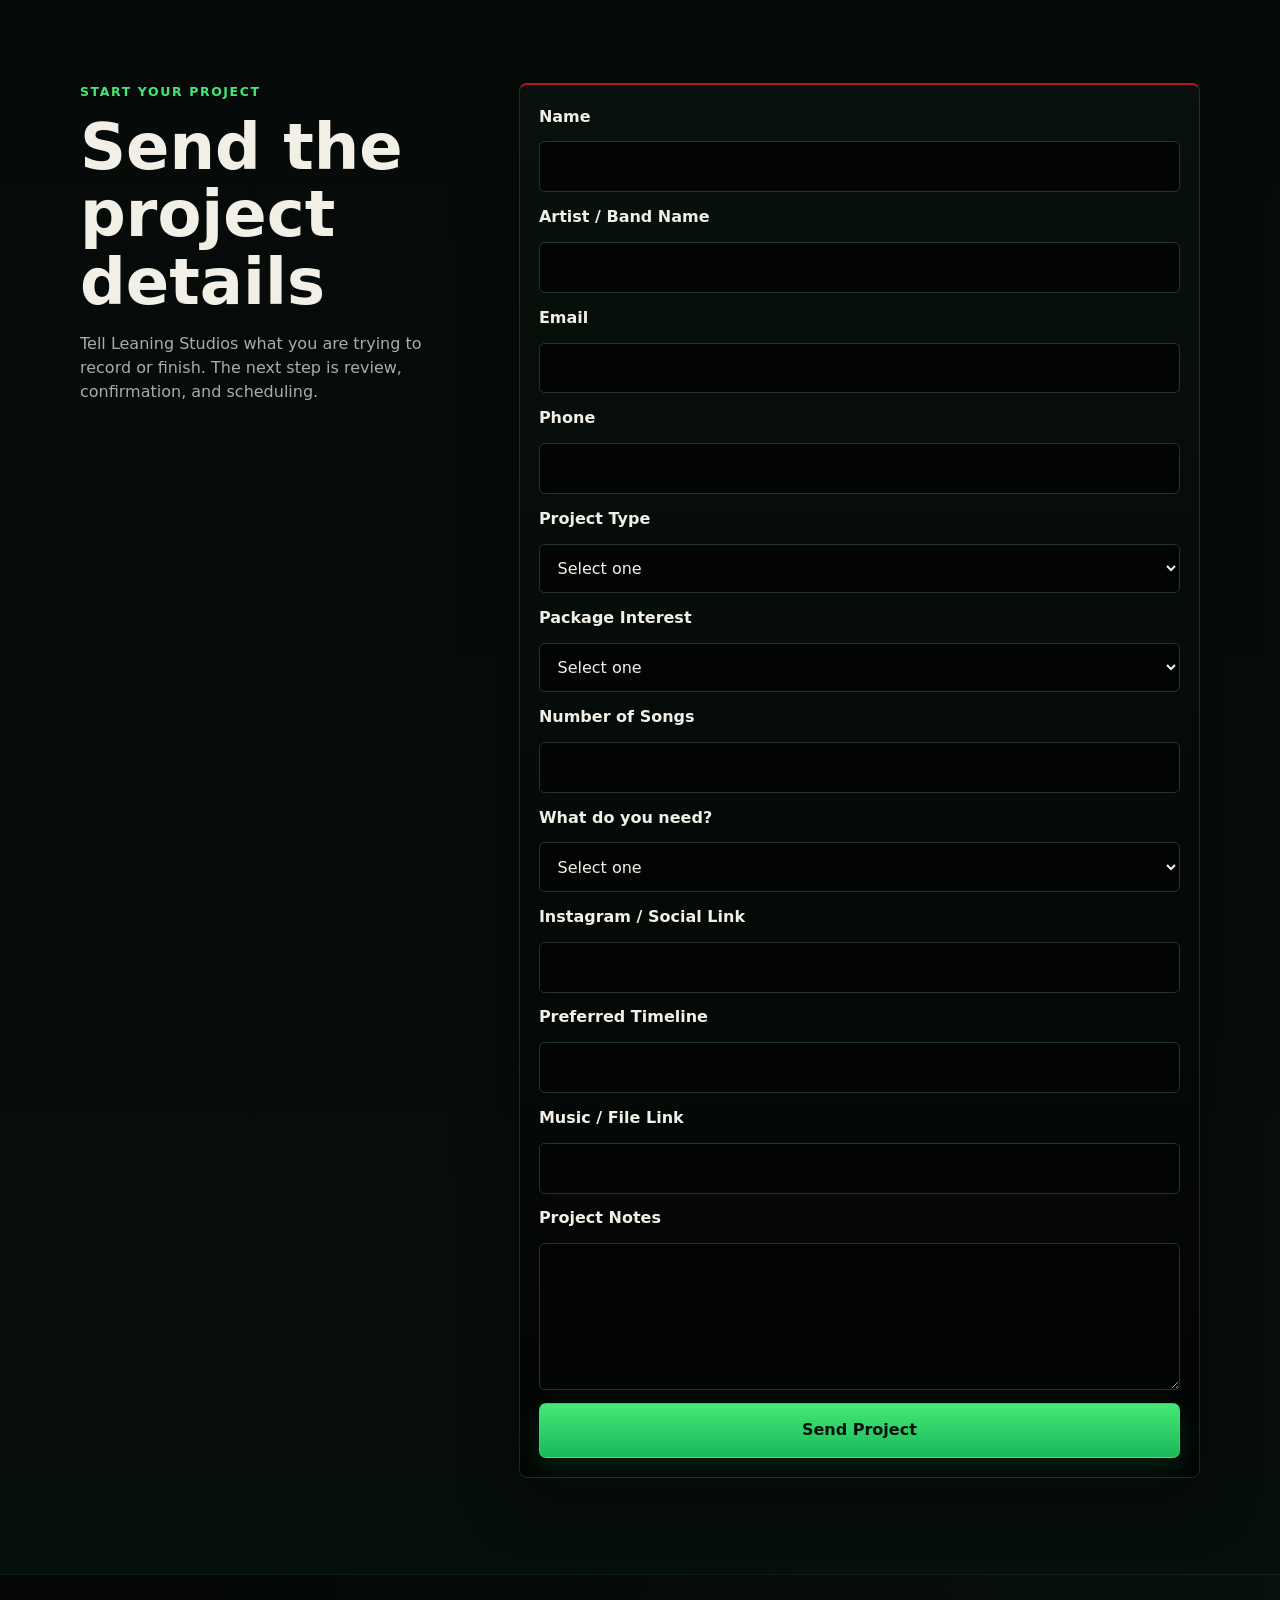
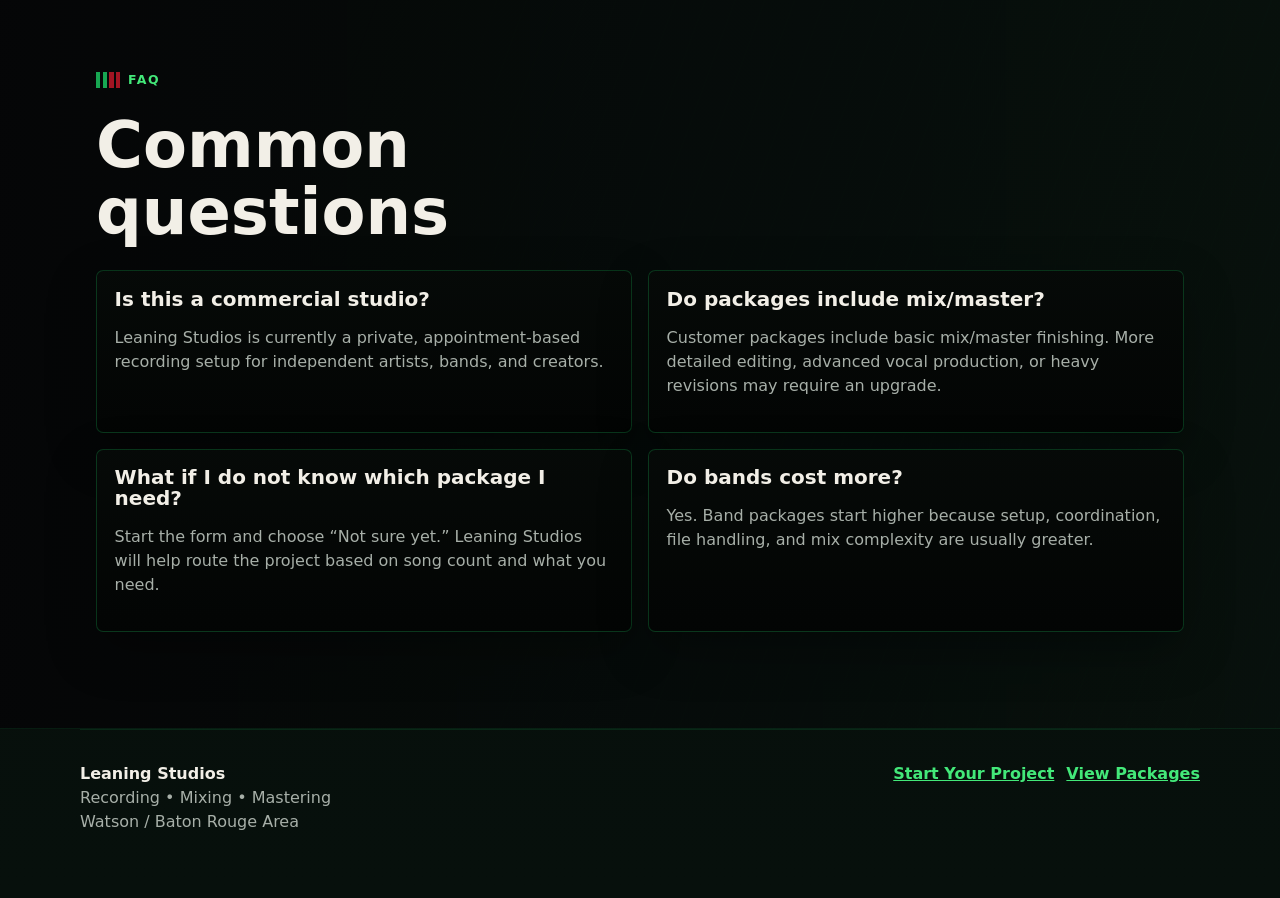
==== commit 9bf24127: "Wire Leaning Studios intake form to Apps Script" ====
--- a/start/index.html
+++ b/start/index.html
@@ -940,16 +940,13 @@
           <div class="start-form-copy">
             <p class="eyebrow">Start Your Project</p>
             <h2 id="form-title">Send the project details</h2>
-            <p class="section-copy">Tell Leaning Studios what you are trying to record or finish. Sending the form opens a prepared email for review, confirmation, and scheduling.</p>
+            <p class="section-copy">Tell Leaning Studios what you are trying to record or finish. The next step is review, confirmation, and scheduling.</p>
           </div>
           <form
             class="start-form"
             name="leaning-studios-start-project"
-            method="GET"
-            action="mailto:maggiosproductions@gmail.com"
-            enctype="text/plain"
-            data-mailto-form
-            data-mailto-subject="Leaning Studios start project inquiry"
+            method="POST"
+            action="https://script.google.com/macros/s/AKfycbygv5no9qzxymrBNR2yqs6GQmfWCoOAd3VnnRYKY03bQQFepqG1vEBnbQVCJptT1PQ/exec"
           >
 
             <label for="name">Name</label>
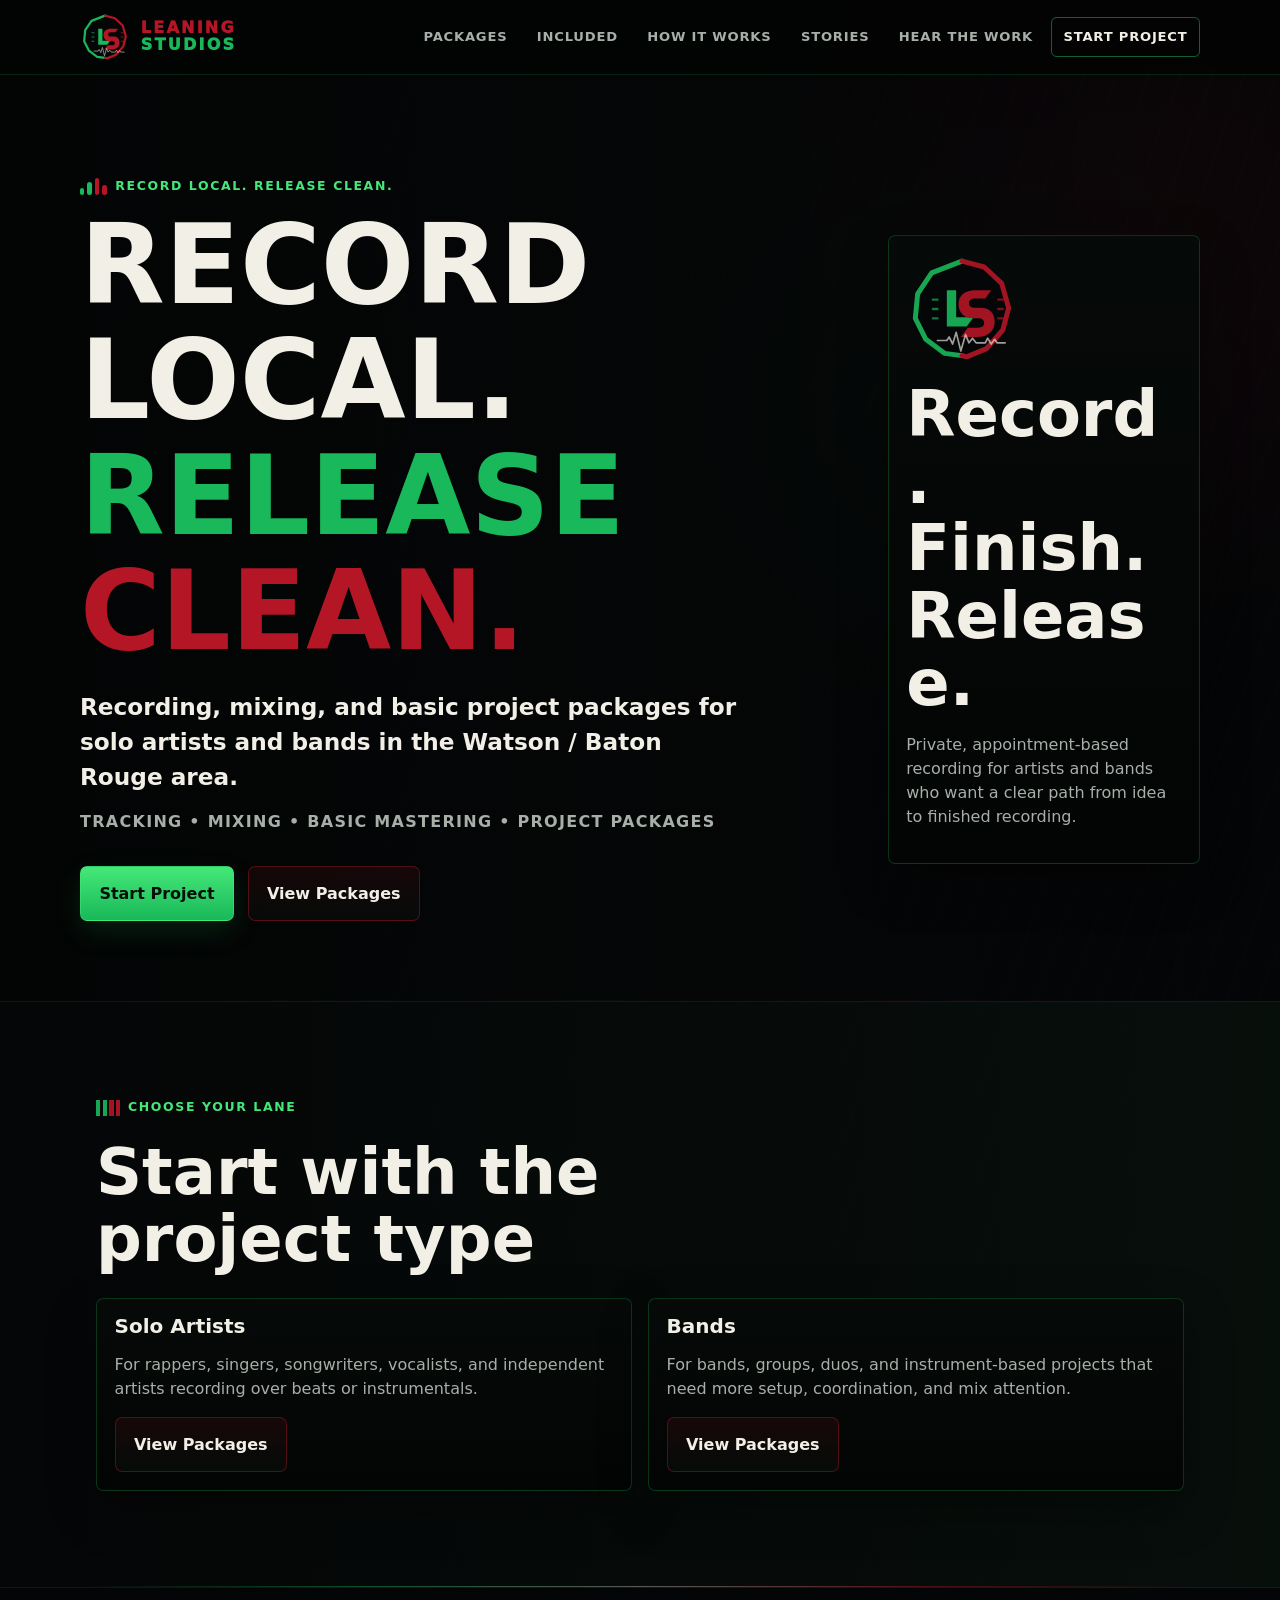
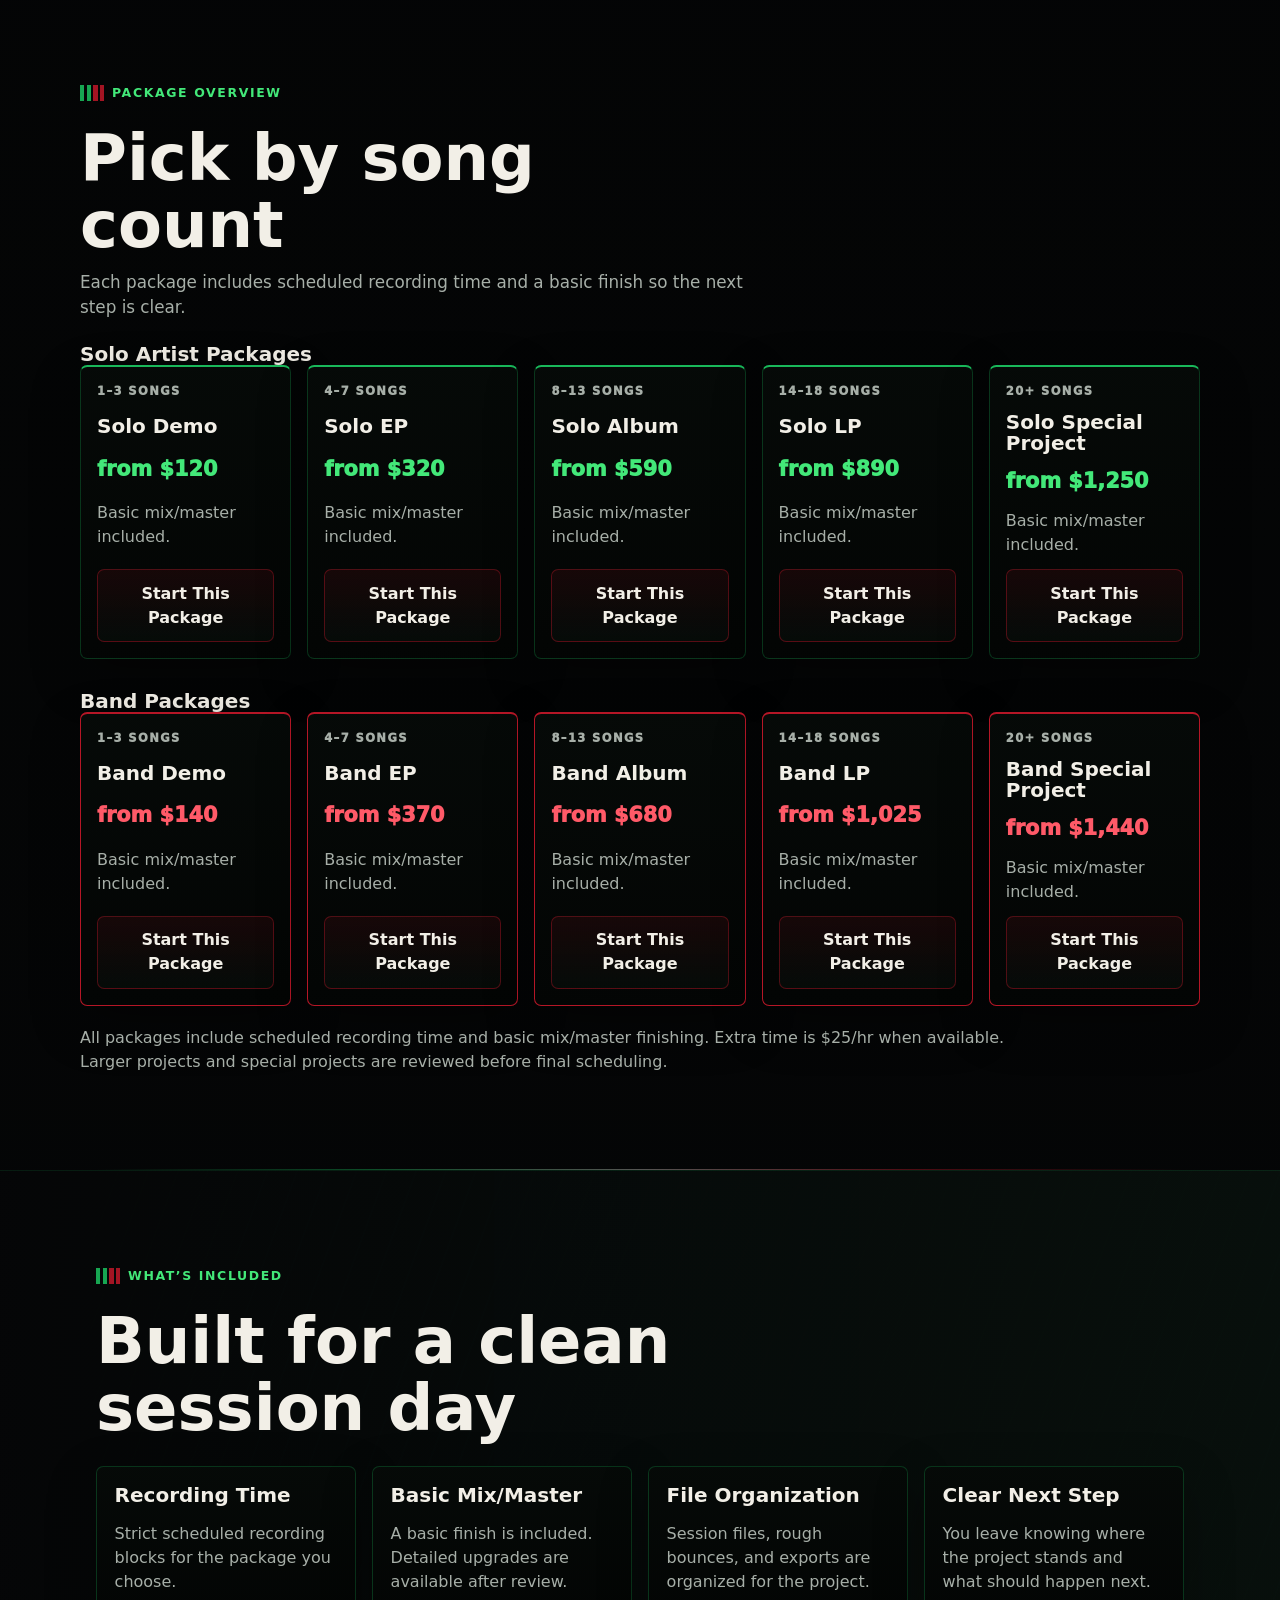
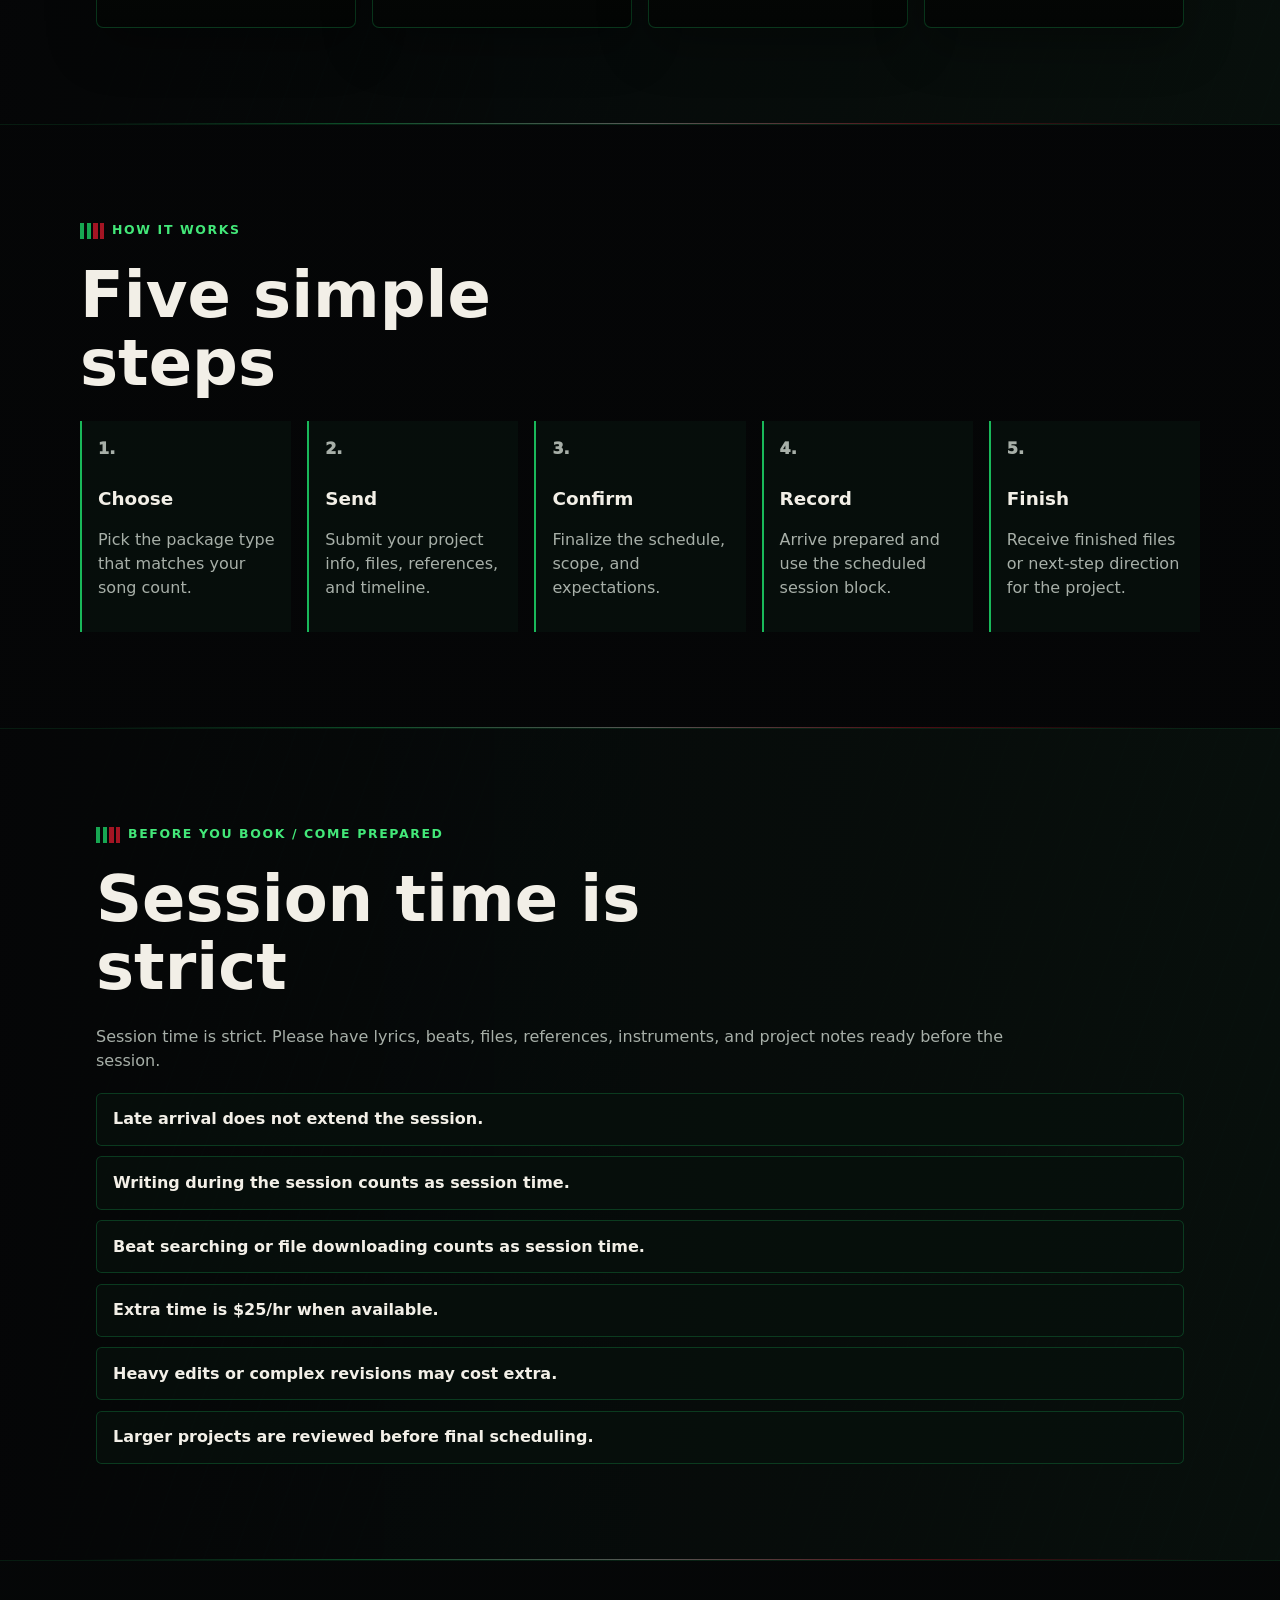
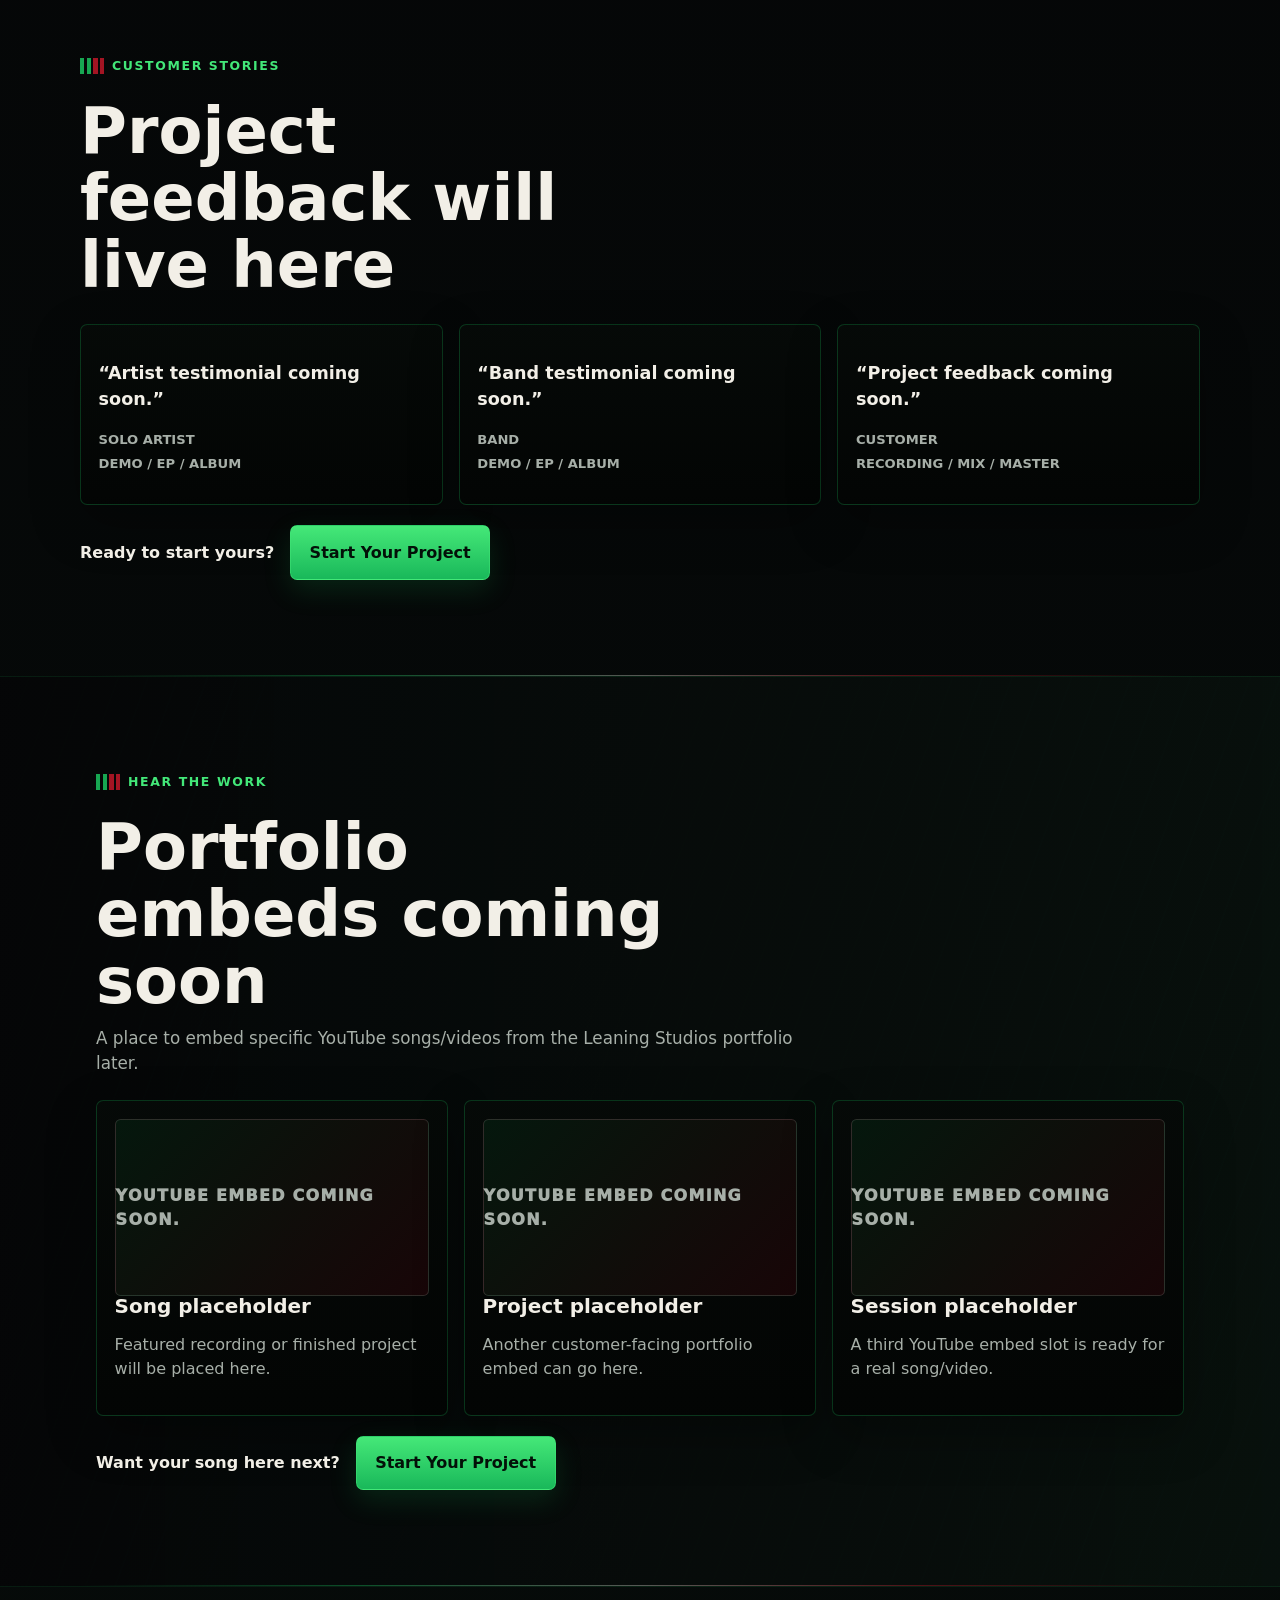
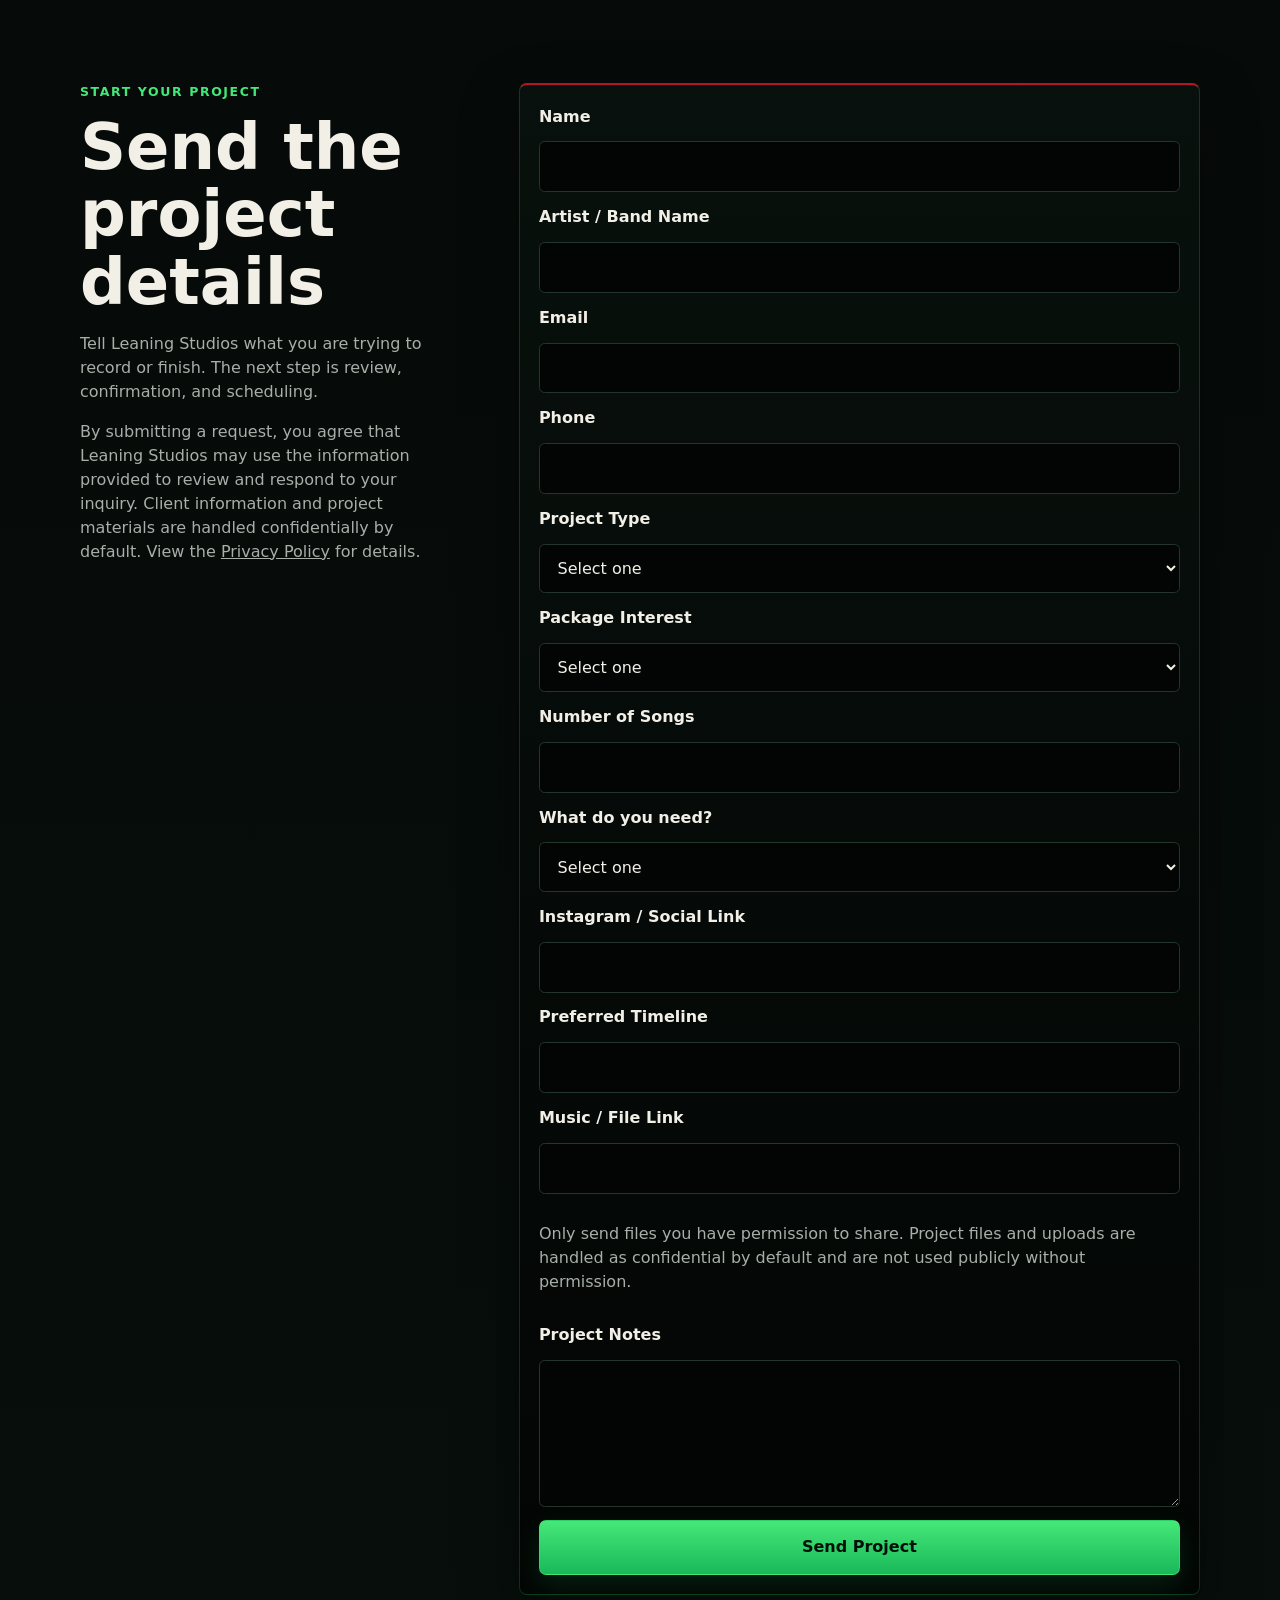
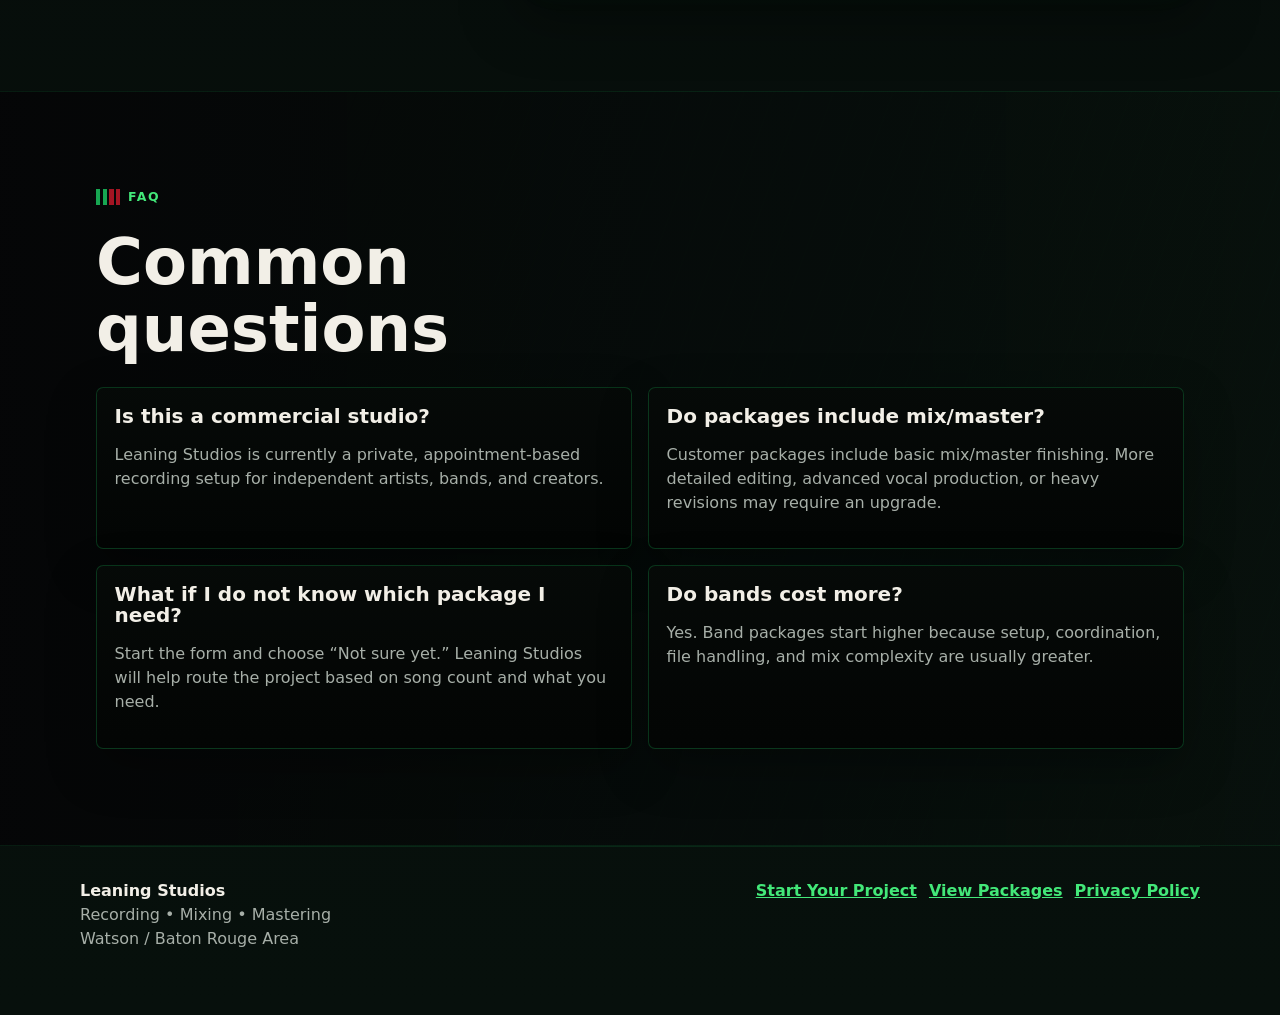
==== commit eeef006b: "Release Leaning Studios privacy and Studio Support update" ====
--- a/start/index.html
+++ b/start/index.html
@@ -941,12 +941,18 @@
             <p class="eyebrow">Start Your Project</p>
             <h2 id="form-title">Send the project details</h2>
             <p class="section-copy">Tell Leaning Studios what you are trying to record or finish. The next step is review, confirmation, and scheduling.</p>
+            <p class="section-copy">
+              By submitting a request, you agree that Leaning Studios may use the information provided to review and respond to your inquiry.
+              Client information and project materials are handled confidentially by default.
+              View the <a href="../privacy-policy.html">Privacy Policy</a> for details.
+            </p>
           </div>
           <form
             class="start-form"
             name="leaning-studios-start-project"
             method="POST"
             action="https://script.google.com/macros/s/AKfycbygv5no9qzxymrBNR2yqs6GQmfWCoOAd3VnnRYKY03bQQFepqG1vEBnbQVCJptT1PQ/exec"
+            data-apps-script-intake
           >
 
             <label for="name">Name</label>
@@ -1000,10 +1006,14 @@
 
             <label for="music-file-link">Music / File Link</label>
             <input id="music-file-link" name="music-file-link" type="text">
+            <p class="section-copy">
+              Only send files you have permission to share. Project files and uploads are handled as confidential by default and are not used publicly without permission.
+            </p>
 
             <label for="project-notes">Project Notes</label>
             <textarea id="project-notes" name="project-notes" rows="5" required></textarea>
 
+            <p class="form-error" data-form-error hidden></p>
             <button class="button button-primary" type="submit">Send Project</button>
           </form>
         </div>
@@ -1046,8 +1056,9 @@
       <nav aria-label="Footer navigation">
         <a href="#start">Start Your Project</a>
         <a href="#packages">View Packages</a>
+        <a href="../privacy-policy.html">Privacy Policy</a>
       </nav>
     </footer>
-    <script src="/script.js?v=0.1.0.13-prehost" defer></script>
+    <script src="/script.js?v=0.1.0.14" defer></script>
   </body>
 </html>
--- a/styles.css
+++ b/styles.css
@@ -1113,6 +1113,13 @@
   border-top-color: var(--signal-red);
 }
 
+.support-package-card:nth-child(4) {
+  grid-column: 1 / -1;
+  justify-self: center;
+  width: 100%;
+  max-width: 760px;
+}
+
 .package-kicker {
   margin: 0;
   color: var(--muted);
@@ -1292,6 +1299,12 @@
     grid-template-columns: 1fr;
   }
 
+  .support-package-card:nth-child(4) {
+    grid-column: auto;
+    justify-self: stretch;
+    max-width: none;
+  }
+
   .contact-copy {
     position: static;
   }
